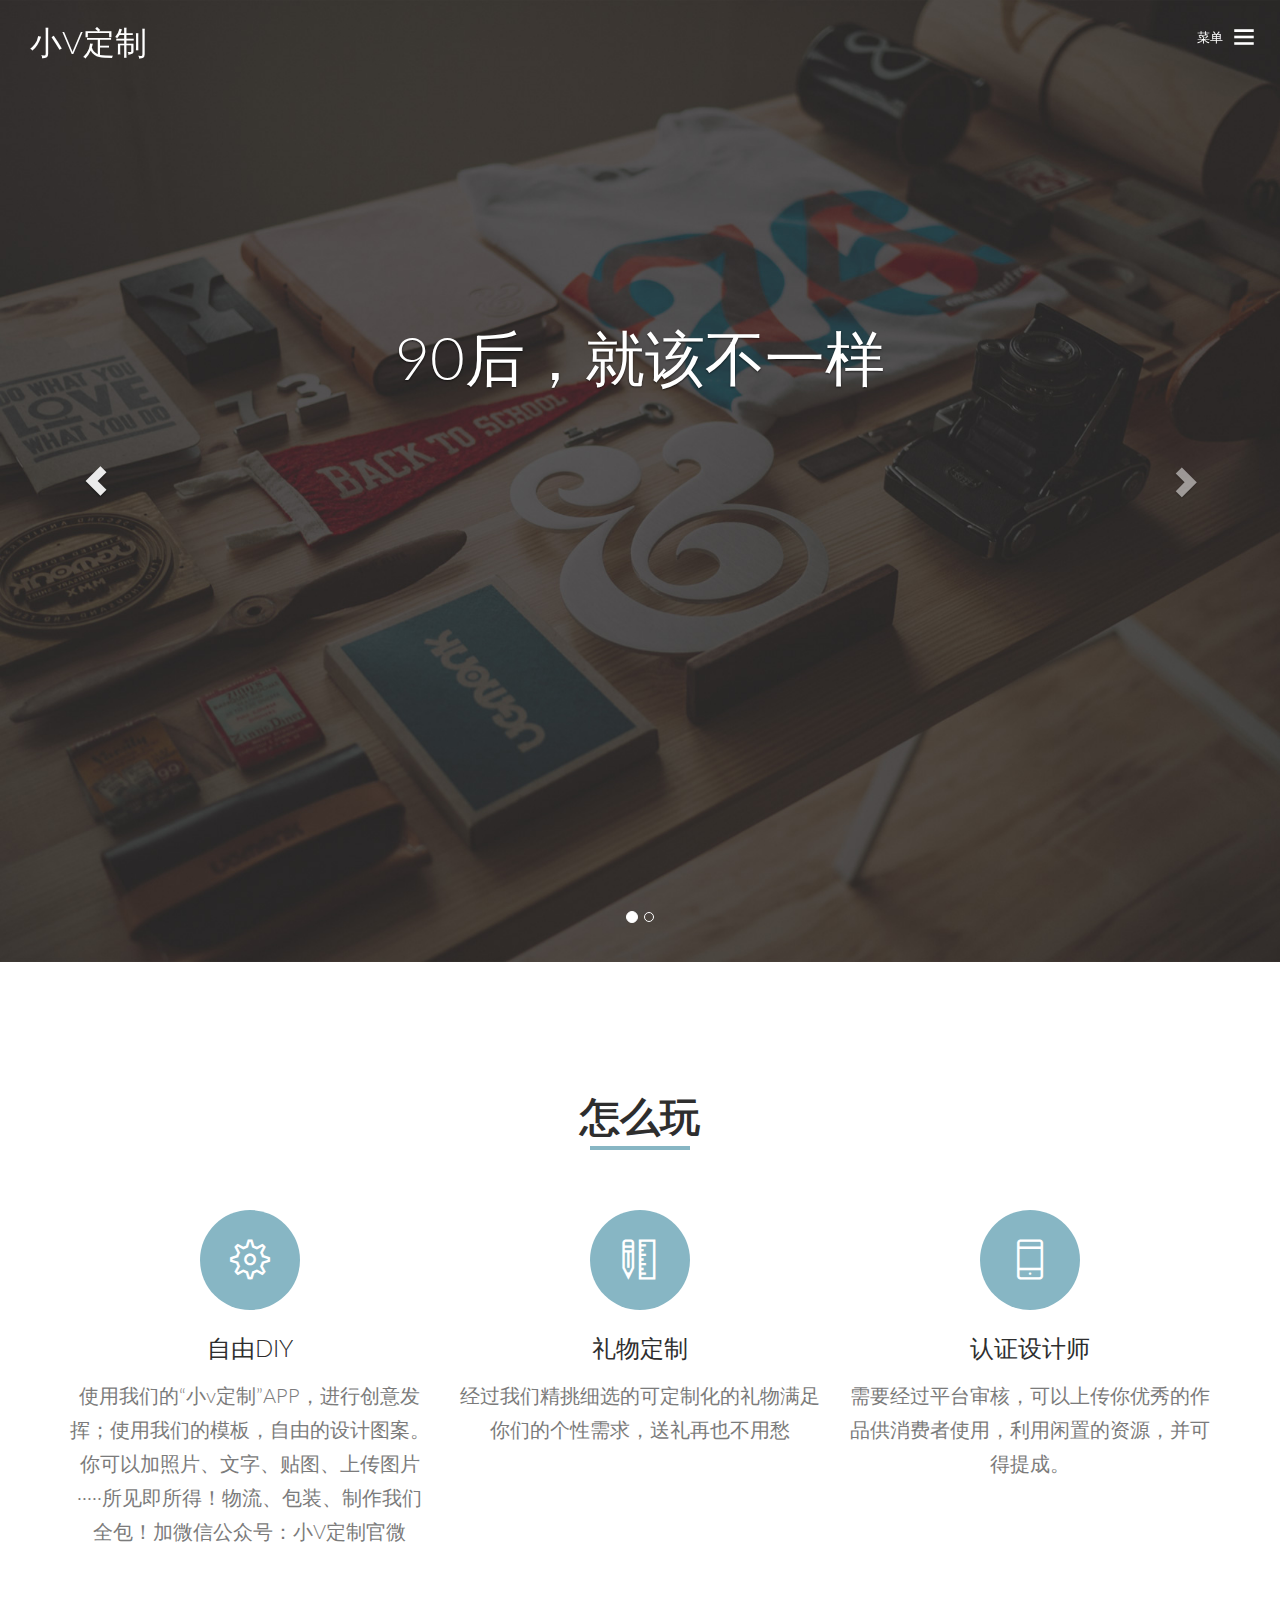
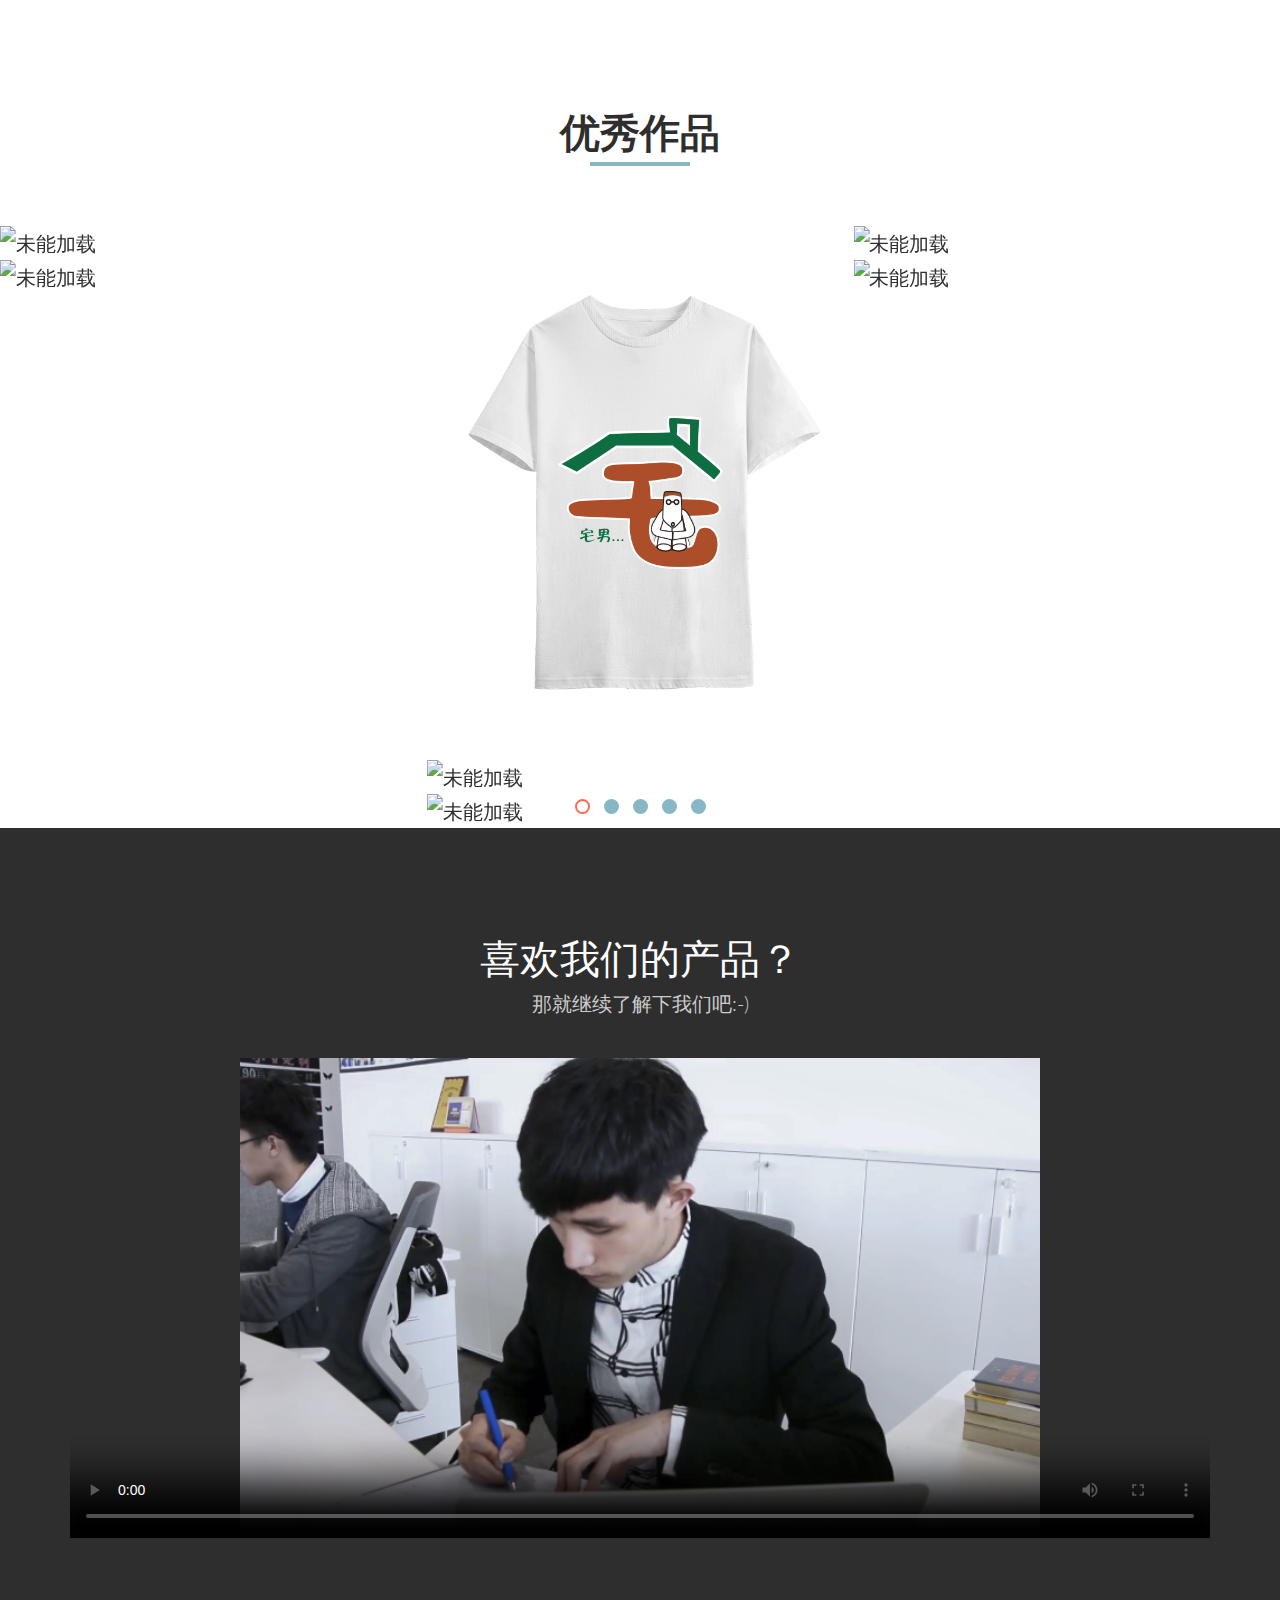
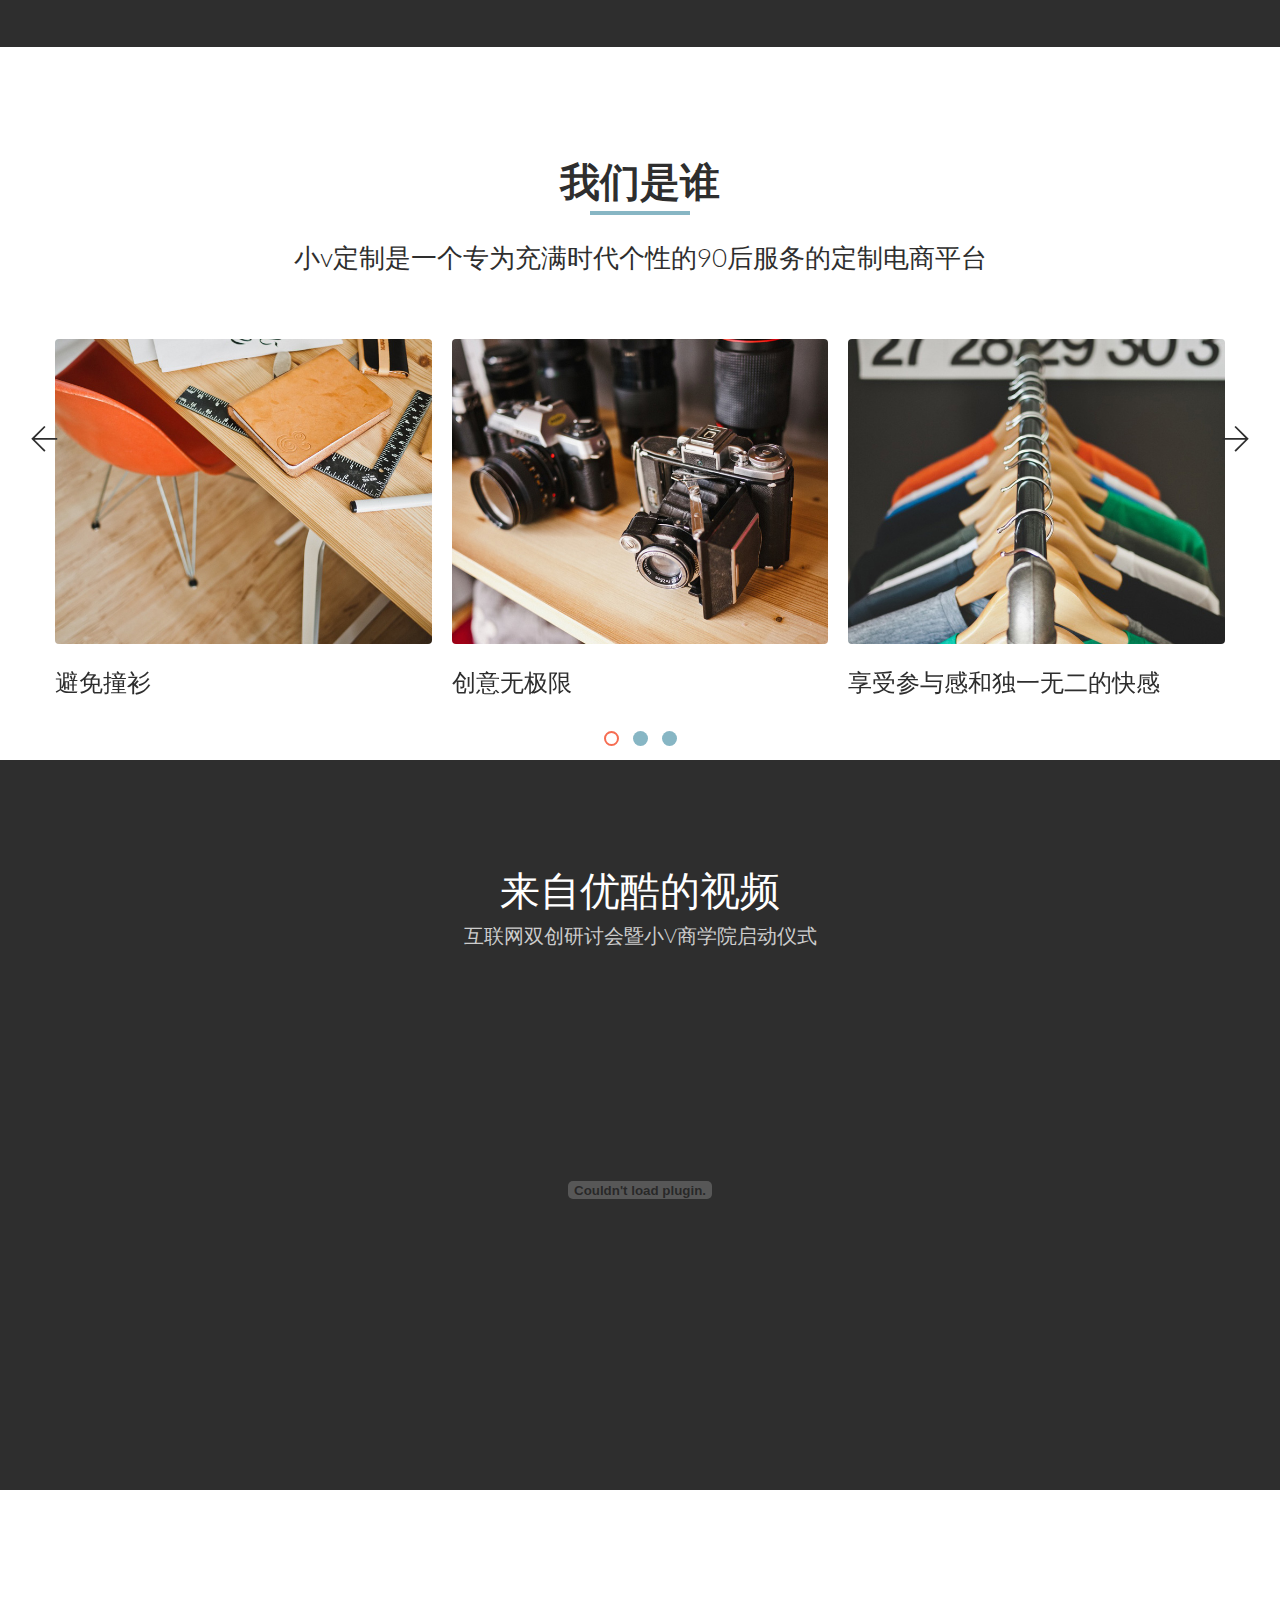
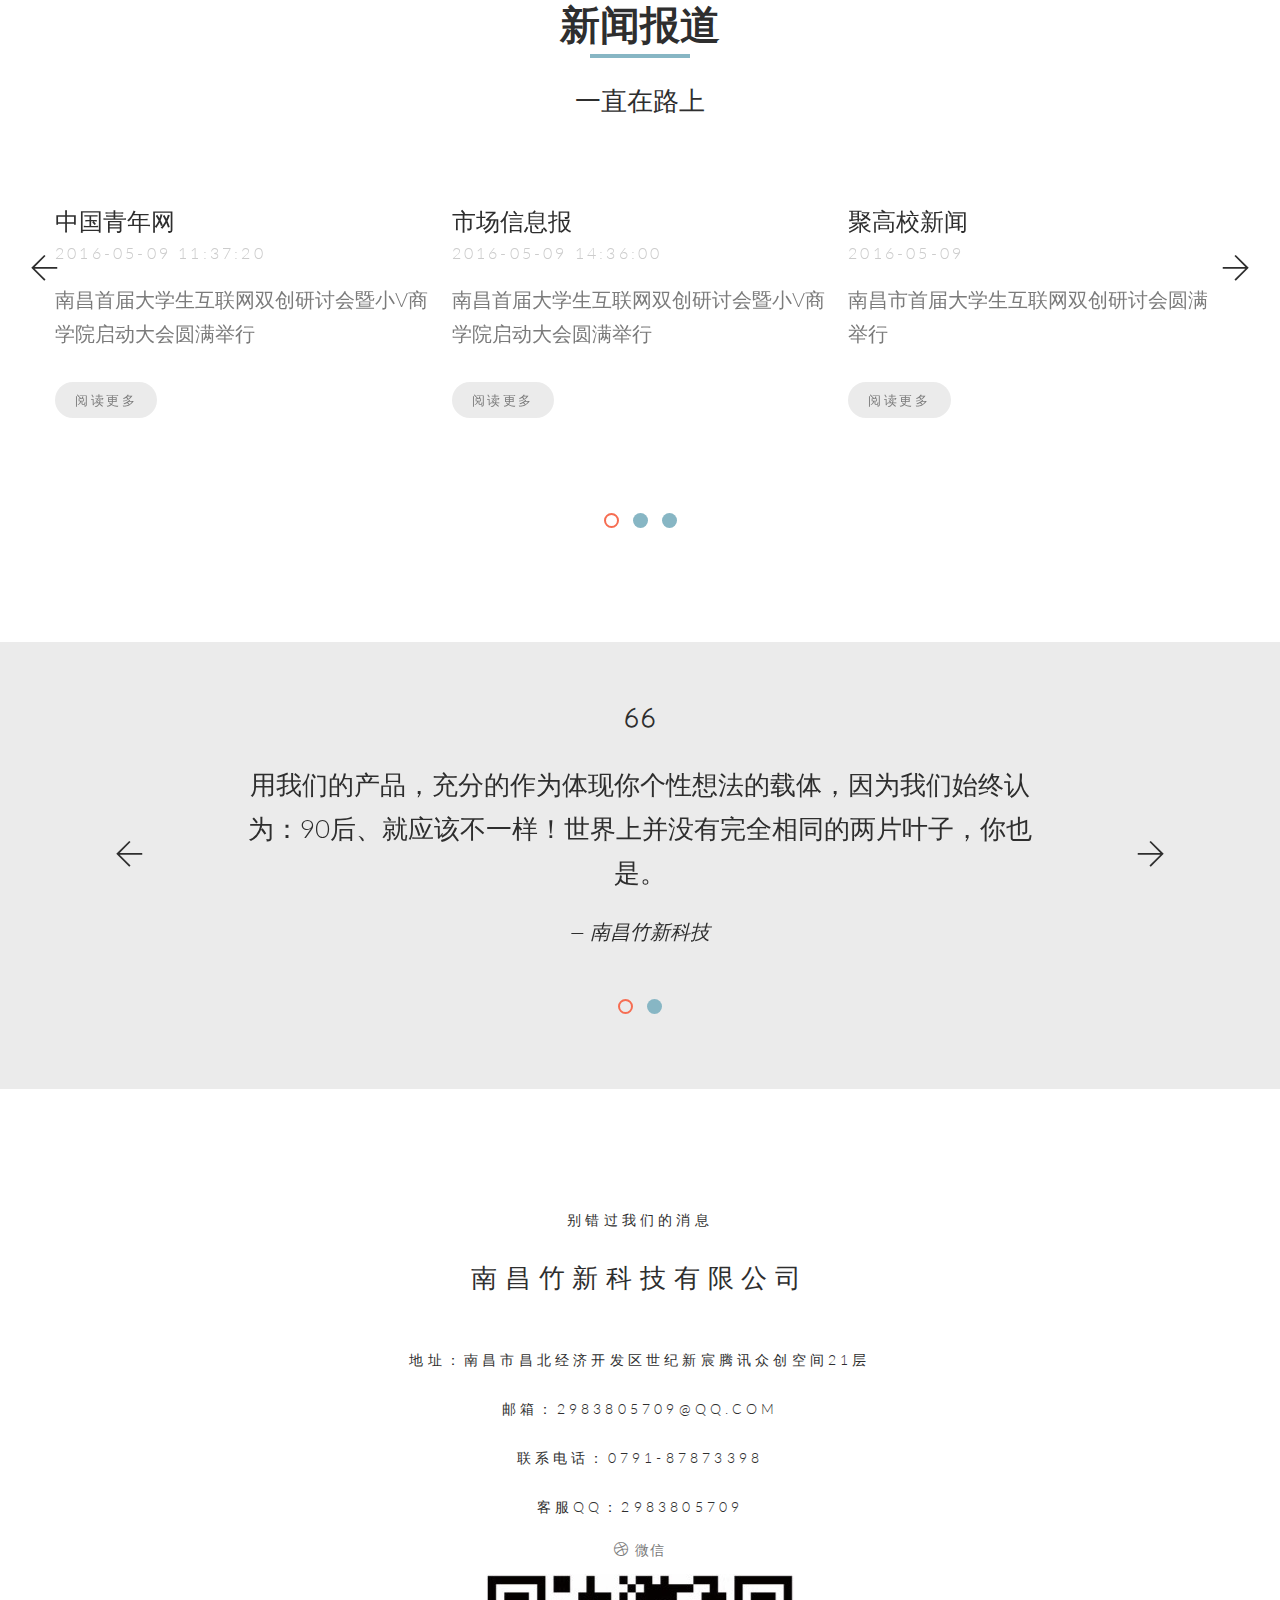
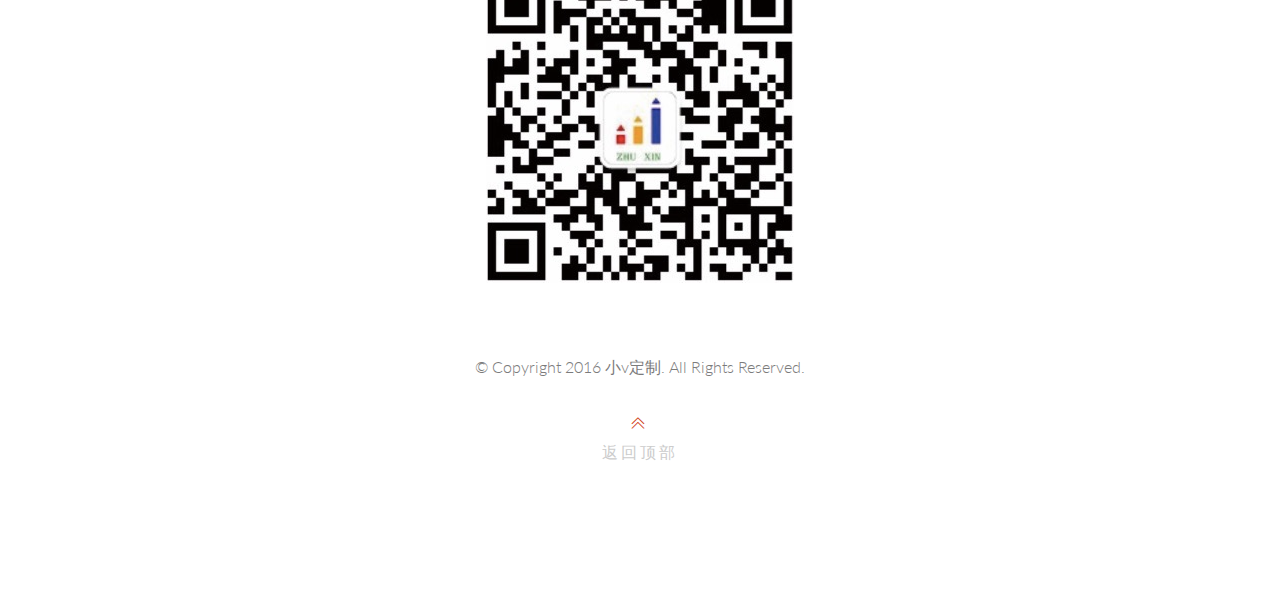
==== sprint/index.html @ 1a1f2f91 "update" ====
<!DOCTYPE html>
<!--[if lt IE 7]>      <html class="no-js lt-ie9 lt-ie8 lt-ie7"> <![endif]-->
<!--[if IE 7]>         <html class="no-js lt-ie9 lt-ie8"> <![endif]-->
<!--[if IE 8]>         <html class="no-js lt-ie9"> <![endif]-->
<!--[if gt IE 8]><!--> <html class="no-js"> <!--<![endif]-->
	<head>
		<meta charset="utf-8">
		<meta http-equiv="X-UA-Compatible" content="IE=edge">
		<title>小v定制</title>
		<meta name="viewport" content="width=device-width, initial-scale=1">
		<meta name="description" content="Free HTML5 Template by FREEHTML5.co" />
  	<meta name="keywords" content="freebie, template, bootstrap, html5, css3, mobile first, responsive" />
  	<meta name="author" content="FREEHTML5.co" />

    <link rel="shortcut icon" href="favicon.ico">

		<link href='http://fonts.useso.com/css?family=Lato:300,400,700' rel='stylesheet' type='text/css'>
		
		<link rel="stylesheet" href="css/bootstrap.min.css">
		<link rel="stylesheet" href="css/owl.carousel.min.css">
		<link rel="stylesheet" href="css/owl.theme.default.min.css">
		<link rel="stylesheet" href="css/magnific-popup.css">
		<link rel="stylesheet" href="css/style.css">
		
		<link rel="stylesheet" href="css/themify-icons.css">
		
		
		<!--[if lt IE 9]>
		<script src="https://oss.maxcdn.com/libs/html5shiv/3.7.0/html5shiv.js"></script>
		<script src="https://oss.maxcdn.com/libs/respond.js/1.4.2/respond.min.js"></script>
		<![endif]-->

	</head>
	<body id="outer-page">
		<div id="top"></div>
		<div id="fh5co-page">
			
			<nav role="navigation" id="fh5co-nav-slide">
				<div class="container">
					<div class="fh5co-nav-inner">
						<ul>
							<li class="active"><a href="index.html">主页</a></li>
							<li><a href="howto">怎么玩</a></li>
							<li><a href="works">优秀作品</a></li>
							<li><a href="whower">我们是谁</a></li>
						</ul>
					</div>
				</div>
			</nav>
		
			<header id="fh5co-header" style="background-image:none;padding-top:0" role="banner">

				<div id="carousel-example-generic" class="carousel slide" data-ride="carousel">
					<ol class="carousel-indicators">
					    <li data-target="#carousel-example-generic" data-slide-to="0" class="active"></li>
					    <li data-target="#carousel-example-generic" data-slide-to="1"></li>
					</ol>

					<a href="index.html" id="fh5co-header-logo" style="position:absolute;left:30px;top:15px">
						<span style="color:rgb(255, 255, 255);font-size:1.6em">小V定制</span>
					</a>

					<a href="#" style="position: absolute;right: 25px;top:15px" class="fh5co-header-bars js-nav-toggle"><span>菜单</span> <i class="ti-menu"></i></a>

				  	<!-- Wrapper for slides -->
				  	<div class="carousel-inner" role="listbox">
					    <div class="item active">
					      	<img src="images/hero_bg.jpg" id="first" class="slide-image" alt="index">
					      	<div class="carousel-caption">
								<h1 class="fh5co-header-intro">90后，就该不一样</h1>
					      	</div>
					    </div>
					    <div class="item">
					      	<img src="images/project_9.jpg" alt="two" id="second" class="slide-image">
					      	<div class="carousel-caption">
								<h1 class="fh5co-header-intro">我们的使命：让每一个创意成为现实</h1>
					      	</div>
					    </div>
				  	</div>

					<a class="left carousel-control" href="#carousel-example-generic" role="button" data-slide="prev">
					    <span class="glyphicon glyphicon-chevron-left" aria-hidden="true"></span>
					    <span class="sr-only">上一个</span>
					</a>
					<a class="right carousel-control" href="#carousel-example-generic" role="button" data-slide="next">
					    <span class="glyphicon glyphicon-chevron-right" aria-hidden="true"></span>
					    <span class="sr-only">下一个</span>
					</a>
				</div>

			</header>

			<main id="fh5co-main" role="main">
				<div class="container pb-lg" id="howto">
					
					<div class="row">
						<div class="col-md-12">
							<div class="fh5co-heading text-center">
									<h2 class="fh5co-heading-title">怎么玩 <span class="border"></span></h2>
								</div>
						</div>
						<div class="col-md-4">
							<div class="fh5co-main-service">
								<a href="#" class="fh5co-block-links text-center">
									<div class="icon-circle">
										<i class="ti-settings"></i>
									</div>
									<h2>自由DIY</h2>
									<p>使用我们的“小v定制”APP，进行创意发挥；使用我们的模板，自由的设计图案。你可以加照片、文字、贴图、上传图片·····所见即所得！物流、包装、制作我们全包！加微信公众号：小V定制官微</p>
								</a>
							</div>		
						</div>
						<div class="col-md-4">

							<div class="fh5co-main-service">
								<a href="#" class="fh5co-block-links text-center">
									<div class="icon-circle">
										<i class="ti-ruler-pencil"></i>
									</div>
									<h2>礼物定制</h2>
									<p>经过我们精挑细选的可定制化的礼物满足你们的个性需求，送礼再也不用愁</p>
								</a>
							</div>	

						</div>
						<div class="col-md-4">

							<div class="fh5co-main-service">
								<a href="#" class="fh5co-block-links text-center">
									<div class="icon-circle">
										<i class="ti-mobile"></i>
									</div>
									<h2>认证设计师</h2>
									<p>需要经过平台审核，可以上传你优秀的作品供消费者使用，利用闲置的资源，并可得提成。</p>
								</a>
							</div>		

						</div>

					</div>
				</div>
                
				<div class="container" id="works">
					<div class="row">
						<div class="col-md-12">
							<div id="fh5co-projects">
								<div class="fh5co-heading text-center">
									<h2 class="fh5co-heading-title">优秀作品 <span class="border"></span></h2>
								</div>
							</div>
						</div>
					</div>
				</div>
				
				<div class="fh5co-projects-wrap">
					<div class="effects">
						<div class="owl-carousel">
							<div class="item">

								<div class="hover-img">
									<figure>
										<img src="images/c/image1.png" alt="未能加载">
									</figure>
									<div class="fh5co-projects-overlay">
										<h3 class="from-top">火影忍者 <span class="category"></span></h3>
										<div class="fh5co-projects-action from-bottom">
											<a href="images/c/image9.png" class="goto-preview image-popup"><i class="ti-zoom-in"></i></a>
										</div>
									</div>
								</div>
								<div class="hover-img">
									<figure>
										<img src="images/c/image2.png" alt="未能加载">
									</figure>
									<div class="fh5co-projects-overlay">
										<h3 class="from-top">黑子的篮球 <span class="category"></span></h3>
										<div class="fh5co-projects-action from-bottom">
											<a href="images/c/image1.png" class="goto-preview image-popup"><i class="ti-zoom-in"></i></a>
										</div>
									</div>
								</div>
								<div class="hover-img">
									<figure>
										<img src="images/c/image3.png" alt="未能加载">
									</figure>
									<div class="fh5co-projects-overlay">
										<h3 class="from-top">肚兜男孩 <span class="category"></span></h3>
										<div class="fh5co-projects-action from-bottom">
											<a href="images/c/image11.png" class="goto-preview image-popup"><i class="ti-zoom-in"></i></a>
										</div>
									</div>
								</div>

							</div>
							<div class="item">
								
								<div class="hover-img">
									<figure>
										<img src="images/c/image4.png" alt="未能加载">
									</figure>
									<div class="fh5co-projects-overlay">
										<h3 class="from-top">漩涡鸣人 <span class="category"></span></h3>
										<div class="fh5co-projects-action from-bottom">
											<a href="images/c/image2.png" class="goto-preview image-popup"><i class="ti-zoom-in"></i></a>
										</div>
									</div>
								</div>
								<div class="hover-img">
									<figure>
										<img src="images/c/image5.png" alt="未能加载">
									</figure>
									<div class="fh5co-projects-overlay">
										<h3 class="from-top">蜘蛛侠 <span class="category"></span></h3>
										<div class="fh5co-projects-action from-bottom">
											<a href="images/c/image3.png" class="goto-preview image-popup"><i class="ti-zoom-in"></i></a>
										</div>
									</div>
								</div>

							</div>
							<div class="item">
								
								<div class="hover-img">
									<figure>
										<img src="images/c/image6.png" alt="未能加载">
									</figure>
									<div class="fh5co-projects-overlay">
										<h3 class="from-top">国宝熊猫 <span class="category"></span></h3>
										<div class="fh5co-projects-action from-bottom">
											<a href="images/c/image4.png" class="goto-preview image-popup"><i class="ti-zoom-in"></i></a>
										</div>
									</div>
								</div>
								<div class="hover-img">
									<figure>
										<img src="images/c/image7.png" alt="未能加载">
									</figure>
									<div class="fh5co-projects-overlay">
										<h3 class="from-top">阿狸 <span class="category">求包养</span></h3>
										<div class="fh5co-projects-action from-bottom">
											<a href="images/c/image5.png" class="goto-preview image-popup"><i class="ti-zoom-in"></i></a>
										</div>
									</div>
								</div>

							</div>
							<div class="item">
								
								<div class="hover-img">
									<figure>
										<img src="images/c/image8.png" alt="未能加载">
									</figure>
									<div class="fh5co-projects-overlay">
										<h3 class="from-top">米猪 <span class="category"></span></h3>
										<div class="fh5co-projects-action from-bottom">
											<a href="images/c/image6.png" class="goto-preview image-popup"><i class="ti-zoom-in"></i></a>
										</div>
									</div>
								</div>
								<div class="hover-img">
									<figure>
										<img src="images/c/image9.png" alt="未能加载">
									</figure>
									<div class="fh5co-projects-overlay">
										<h3 class="from-top">名侦探柯南 <span class="category">真相永远只有一个</span></h3>
										<div class="fh5co-projects-action from-bottom">
											<a href="images/c/image8.png" class="goto-preview image-popup"><i class="ti-zoom-in"></i></a>
										</div>
									</div>
								</div>

							</div>
							<div class="item">
								<div class="hover-img">
									<figure>
										<img src="images/c/image10.png" alt="未能加载">
									</figure>
									<div class="fh5co-projects-overlay">
										<h3 class="from-top">章鱼哥 <span class="category">面瘫</span></h3>
										<div class="fh5co-projects-action from-bottom">
											<a href="images/c/image10.png" class="goto-preview image-popup"><i class="ti-zoom-in"></i></a>
										</div>
									</div>
								</div>
								<div class="hover-img">
									<figure>
										<img src="images/c/image12.png" alt="未能加载">
									</figure>
									<div class="fh5co-projects-overlay">
										<h3 class="from-top">hello kitty <span class="category"></span></h3>
										<div class="fh5co-projects-action from-bottom">
											<a href="images/c/image12.png" class="goto-preview image-popup"><i class="ti-zoom-in"></i></a>
										</div>
									</div>
								</div>

							</div>

						</div>
					</div>
				</div>

				<section class="fh5co-section" id="fh5co-workwithus">
					<div class="container">
						<div class="fh5co-workwithus-intro">
							<h2>喜欢我们的产品？</h2>
							<h3 class="has-btn-after">那就继续了解下我们吧:-)</h3>
							<!-- <p><a href="#" class="btn btn-primary btn-lg btn-uppercase btn-effect">Get in touch <i class="ti-angle-right"></i></a></p> -->
							<video poster="images/poster.png" controls="controls" height="480" id="known" width="100%">
								<source src="http://www.xiaovdingzhi.com/assets/video_xiaovdingzhi.mp4" type="video/mp4">				
								<object type="application/x-shockwave-flash" data="assets/flowplayer-3.2.1.swf" height="360" width="640">
									<param name="movie" value="assets/flowplayer-3.2.1.swf">				
									<param name="allowFullScreen" value="true">				
									<param name="wmode" value="transparent">				
								</object>
							</video>
						</div>
					</div>
				</section>

				<div class="container">
					<div class="row">
						<div class="col-md-12">
							<div class="fh5co-heading text-center">
									<h2 class="fh5co-heading-title">我们是谁 <span class="border"></span></h2>
									<h3 class="fh5co-heading-intro" id="whower">小v定制是一个专为充满时代个性的90后服务的定制电商平台</h3>
								</div>
						</div>
					</div>
					<!-- END .row -->

					<div class="row">
						<div class="owl-carousel-posts">
							<div class="item">
								<div class="fh5co-image-text">
									<a href="#" class="fh5co-block-links hover-img">
										<figure>
											<img src="images/project_2.jpg" alt="Post Title" class="img-responsive">
											<div class="dark-overlay"></div>
										</figure>
										<h2 class="meta-after">避免撞衫 </h2>
									</a>
								</div>
							</div>
							<div class="item">
								<div class="fh5co-image-text">
									<a href="#" class="fh5co-block-links hover-img">
										<figure>
											<img src="images/project_3.jpg" alt="Post Title" class="img-responsive">
											<div class="dark-overlay"></div>
										</figure>
										<h2 class="meta-after">创意无极限</h2>
									</a>
								</div>
							</div>
							<div class="item">
								<div class="fh5co-image-text">
									<a href="#" class="fh5co-block-links hover-img">
										<figure>
											<img src="images/project_1.jpg" alt="Post Title" class="img-responsive">
											<div class="dark-overlay"></div>
										</figure>
										<h2 class="meta-after">享受参与感和独一无二的快感</h2>
									</a>
								</div>
							</div>
							<div class="item">
								<div class="fh5co-image-text">
									<a href="#" class="fh5co-block-links hover-img">
										<figure>
											<img src="images/project_2.jpg" alt="Post Title" class="img-responsive">
											<div class="dark-overlay"></div>
										</figure>
										<h2 class="meta-after">真正做到礼轻情意重 </h2>
									</a>
								</div>
							</div>
							<div class="item">
								<div class="fh5co-image-text">
									<a href="#" class="fh5co-block-links hover-img">
										<figure>
											<img src="images/project_3.jpg" alt="Post Title" class="img-responsive">
											<div class="dark-overlay"></div>
										</figure>
										<h2 class="meta-after">小v只是一个载体</h2>
									</a>
								</div>
							</div>
							<div class="item">
								<div class="fh5co-image-text">
									<a href="#" class="fh5co-block-links hover-img">
										<figure>
											<img src="images/project_1.jpg" alt="Post Title" class="img-responsive">
											<div class="dark-overlay"></div>
										</figure>
										<h2 class="meta-after">一个让大家肆意放飞创意</h2>
									</a>
								</div>
							</div>
							<div class="item">
								<div class="fh5co-image-text">
									<a href="#" class="fh5co-block-links hover-img">
										<figure>
											<img src="images/project_2.jpg" alt="Post Title" class="img-responsive">
											<div class="dark-overlay"></div>
										</figure>
										<h2 class="meta-after">表达情怀的载体 </h2>
									</a>
								</div>
							</div>
							<div class="item">
								<div class="fh5co-image-text">
									<a href="#" class="fh5co-block-links hover-img">
										<figure>
											<img src="images/project_3.jpg" alt="Post Title" class="img-responsive">
											<div class="dark-overlay"></div>
										</figure>
										<h2 class="meta-after">我们让世界</h2>
									</a>
								</div>
							</div>
							<div class="item">
								<div class="fh5co-image-text">
									<a href="#" class="fh5co-block-links hover-img">
										<figure>
											<img src="images/project_1.jpg" alt="Post Title" class="img-responsive">
											<div class="dark-overlay"></div>
										</figure>
										<h2 class="meta-after">听到年轻人对青春的呐喊</h2>
									</a>
								</div>
							</div>

						</div>
					</div>

				</div>

				<section class="fh5co-section" id="fh5co-workwithus" style="background-image:url(./images/project_9.jpg)">
					<div class="container">
						<div class="fh5co-workwithus-intro">
							<h2>来自优酷的视频</h2>
							<h3 class="has-btn-after">互联网双创研讨会暨小V商学院启动仪式</h3>
							<!-- <p><a href="#" class="btn btn-primary btn-lg btn-uppercase btn-effect">Get in touch <i class="ti-angle-right"></i></a></p> -->
							<embed id="uku" src="http://player.youku.com/player.php/sid/XMTU3MTI2MzIwNA==/v.swf" allowFullScreen="true" quality="high" width="50%" height="400" align="middle" allowScriptAccess="always" type="application/x-shockwave-flash"></embed>
						</div>
					</div>
				</section>

				<div class="container" id="fh5co-journal">
					<div class="row">
						<div class="col-md-12">
							<div class="fh5co-heading text-center">
									<h2 class="fh5co-heading-title">新闻报道 <span class="border"></span></h2>
									<h3 class="fh5co-heading-intro">一直在路上</h3>
								</div>
						</div>
					</div>
					<!-- END .row -->

					<div class="row">
						<div class="owl-carousel-posts">
							<div class="item">
								<div class="fh5co-image-text">
									<a href="http://jx.youth.cn/2016/0509/4382485.shtml" class="fh5co-block-links hover-img">
										<figure>
											<!-- <img src="images/project_2.jpg" alt="Post Title" class="img-responsive"> -->
											<div class="dark-overlay"></div>
										</figure>
										<h2 class="meta-after">中国青年网</h2>
										<span class="meta text-after">2016-05-09 11:37:20</span>
										<p>南昌首届大学生互联网双创研讨会暨小V商学院启动大会圆满举行</p>
										<p><span class="learn-more">阅读更多</span></p>
									</a>
								</div>
							</div>
							<div class="item">
								<div class="fh5co-image-text">
									<a href="http://www.scxxb.com.cn/html/2016/jryw_0509/179645.html" class="fh5co-block-links hover-img">
										<figure>
											<div class="dark-overlay"></div>
										</figure>
										<h2 class="meta-after">市场信息报</h2>
										<span class="meta text-after">2016-05-09 14:36:00</span>
										<p>南昌首届大学生互联网双创研讨会暨小V商学院启动大会圆满举行</p>
										<p><span class="learn-more">阅读更多</span></p>
									</a>
								</div>
							</div>
							<div class="item">
								<div class="fh5co-image-text">
									<a href="http://www.scxxb.com.cn/html/2016/jryw_0509/179645.html" class="fh5co-block-links hover-img">
										<figure>
											<div class="dark-overlay"></div>
										</figure>
										<h2 class="meta-after">聚高校新闻</h2>
										<span class="meta text-after">2016-05-09</span>
										<p>南昌市首届大学生互联网双创研讨会圆满举行</p>
										<p><span class="learn-more">阅读更多</span></p>
									</a>
								</div>
							</div>
							<div class="item">
								<div class="fh5co-image-text">
									<a href="#" class="fh5co-block-links hover-img">
										<figure>
											<div class="dark-overlay"></div>
										</figure>
										<h2 class="meta-after">搜狐教育</h2>
										<span class="meta text-after">2016-05-10 19:29:59</span>
										<p>南昌首届大学生互联网双创研讨会暨小V商学院启动大会圆满举行</p>
										<p><span class="learn-more">阅读更多</span></p>
									</a>
								</div>
							</div>
							<div class="item">
								<div class="fh5co-image-text">
									<a href="http://www.csmec.org.cn/cycx/dfkx/201605/6d6c1de9b2bf49068e928fe072f24930.shtml" class="fh5co-block-links hover-img">
										<figure>
											<div class="dark-overlay"></div>
										</figure>
										<h2 class="meta-after">小微企业创业创新基地</h2>
										<span class="meta text-after">2016-05-10</span>
										<p> 南昌首届大学生互联网双创研讨会暨小V商学院启动大会圆满举行 </p>
										<p><span class="learn-more">阅读更多</span></p>
									</a>
								</div>
							</div>
							<div class="item">
								<div class="fh5co-image-text">
									<a href="http://jx.youth.cn/2016/0330/4140083.shtml" class="fh5co-block-links hover-img">
										<figure>
											<div class="dark-overlay"></div>
										</figure>
										<h2 class="meta-after">中国青年网</h2>
										<span class="meta text-after">2016-03-30 15:43:00</span>
										<p>刘恭华：“互联网+”玩转服装 C2B私人订制蓄势待发</p>
										<p><span class="learn-more">阅读更多</span></p>
									</a>
								</div>
							</div>
							<div class="item">
								<div class="fh5co-image-text">
									<a href="http://entrepreneur.juhangye.com/201603/news_8909169.html" class="fh5co-block-links hover-img">
										<figure>
											<div class="dark-overlay"></div>
										</figure>
										<h2 class="meta-after">聚行业</h2>
										<span class="meta text-after">2016-03-30 15:43</span>
										<p>创业要趁早 做互联网创业界的“华仔”刘恭华在圈内有一个响亮又亲和的外号——“华仔”</p>
										<p><span class="learn-more">阅读更多</span></p>
									</a>
								</div>
							</div>
							<div class="item">
								<div class="fh5co-image-text">
									<a href="http://www.scxxb.com.cn/html/2016/jryw_0330/174463.html" class="fh5co-block-links hover-img">
										<figure>
											<div class="dark-overlay"></div>
										</figure>
										<h2 class="meta-after">市场信息报</h2>
										<span class="meta text-after">2016-03-30 09:12:29</span>
										<p>95后”创业者刘恭华说，自己最喜欢的演员就是周星驰，“在他的电影里总能收获正能量，支撑着我一路前行。</p>
										<p><span class="learn-more">阅读更多</span></p>
									</a>
								</div>
							</div>
							<div class="item">
								<div class="fh5co-image-text">
									<a href="http://jx.youth.cn/cy/" class="fh5co-block-links hover-img">
										<figure>
											<div class="dark-overlay"></div>
										</figure>
										<h2 class="meta-after">创业/地方新闻</h2>
										<span class="meta text-after">2016-03-30 09:12:29</span>
										<p>一路走来，刘恭华深知创业的不易，对于跟随自己一同创业的兄弟伙伴，他深有感慨。</p>
										<p><span class="learn-more">阅读更多</span></p>
									</a>
								</div>
							</div>

						</div>
					</div>
					<!-- END .row -->
					
				</div>

				<section class="fh5co-section" id="fh5co-testimonial">
					<i class="ti-quote-left quote-icon"></i>
					<div class="container">
						<div class="owl-carousel-fullwidth">
							<div class="item">
								<p class="text-center quote">用我们的产品，充分的作为体现你个性想法的载体，因为我们始终认为：90后、就应该不一样！世界上并没有完全相同的两片叶子，你也是。  <cite class="author">&mdash; 南昌竹新科技</cite></p>
							</div>
							<div class="item">
								<p class="text-center quote">我不怕输，即使我败了，我也有重新来过的勇气！因为既然我们什么都没有，又何必怕输？<cite class="author">&mdash; CEO, 刘恭华</cite></p>
							</div>
						</div>
					</div>
				</section>

			</main>

			<footer id="fh5co-footer" role="contentinfo" id="contact">

				<div class="container">
					<div id="fh5co-subscribe">
						<h2 class="fh5co-subscribe-title">别错过我们的消息</h2>
						<h2 class="fh5co-subscribe-title" style="font-size:1.3em">南昌竹新科技有限公司</h2>
						<h2 class="fh5co-subscribe-title">地址：南昌市昌北经济开发区世纪新宸腾讯众创空间21层</h2>
						<h2 class="fh5co-subscribe-title">邮箱：2983805709@qq.com</h2>
						<h2 class="fh5co-subscribe-title">联系电话：0791-87873398</h2>
						<h2 class="fh5co-subscribe-title">客服QQ：2983805709</h2>
					</div>
				</div>
				
				<div class="container text-center fh5co-social-container" style="margin-top:-25px">
					<ul class="fh5co-social">
						<li>
							<a href="#"><i class="ti-dribbble"></i> 微信</a>
							<img src="images/wechat.jpg" class="img-responsive" style="border-radius:3px;margin-top:10px">
						</li>
					</ul>
				</div>

				<div id="fh5co-copyright">
					<div class="container">
						<p class="text-center"><small>&copy; Copyright 2016 小v定制. All Rights Reserved. <script src="http://s11.cnzz.com/z_stat.php?id=1259155181&web_id=1259155181" language="JavaScript"></script></small></p>
						<p class="text-center">
							<a href="#top" class="smoothscroll back-to-top"><i class="ti-angle-double-up"></i><span>返回顶部</span></a>
						</p>
					</div>
				</div>
			</footer>

		</div>

		<script src="js/jquery-1.10.2.min.js"></script>
		<script src="js/jquery.easing.1.3.js"></script>
		<script src="js/bootstrap.js"></script>
		<script src="js/modernizr-2.6.2.min.js"></script>
		<script src="js/owl.carousel.min.js"></script>
		<script src="js/jquery.magnific-popup.min.js"></script>
		<script src="js/custom.js"></script>
	</body>
</html>
---- sprint/css/style.css ----
body {
  font-family: 'Lato', arial, sans-serif;
  font-size: 20px;
  line-height: 1.7;
  font-weight: 300;
  color: #2e2e2e;
}
@media screen and (max-width: 768px) {
  body {
    font-size: 18px;
    line-height: 1.5;
  }
}

::-webkit-selection {
  color: #ffffff;
  background: #2e2e2e;
}

::-moz-selection {
  color: #ffffff;
  background: #2e2e2e;
}

::selection {
  color: #ffffff;
  background: #2e2e2e;
}

h1, h2, h3, h4, h5 {
  margin-bottom: .5em;
  line-height: 1.5;
  font-weight: 300;
}

p {
  margin-bottom: 30px;
  line-height: 1.7;
}

a {
  -moz-transition: all 0.2s ease;
  -o-transition: all 0.2s ease;
  -webkit-transition: all 0.2s ease;
  transition: all 0.2s ease;
}
a:hover, a:focus, a:active {
  color: #87b6c4;
  text-decoration: none;
  outline: none;
}

#fh5co-header {
  background: #2e2e2e url(../images/hero_bg.jpg) no-repeat;
  background-size: cover;
  color: #ffffff;
  padding-top: 2em;
}
#fh5co-header .category {
  display: block;
  font-size: 15px;
  text-transform: uppercase;
  letter-spacing: .2em;
}
#fh5co-header #fh5co-header-logo {
  float: left;
  z-index: 9999999;
  position: relative;
}
#fh5co-header .fh5co-header-bars {
  color: #ffffff;
  float: right;
  font-size: 22px;
  margin-top: 4px;
  z-index: 9999999;
  position: relative;
}
#fh5co-header .fh5co-header-bars span {
  font-size: 13px;
  float: left;
  margin-right: 10px;
  margin-top: 7px;
  text-transform: uppercase;
}
#fh5co-header .fh5co-header-intro {
  color: #fff;
  font-size: 60px;
  text-align: center;
  padding: 4em 0 6em 0;
  font-weight: 300;
  line-height: 1.5;
}
.copyrights{
	text-indent:-9999px;
	height:0;
	line-height:0;
	font-size:0;
	overflow:hidden;
}

@media screen and (max-width: 992px) {
  #fh5co-header .fh5co-header-intro {
    font-size: 30px;
  }
}

@media screen and (max-width: 360px) {
  #fh5co-header .fh5co-header-intro {
    font-size: 20px;
    padding: 1em 0 2em 0;
  }
}

@media screen and (min-width: 1280px) {
  #fh5co-header .fh5co-header-intro {
    padding: 1em 0 8em 0;
  }
}

#inner-page .fh5co-header-intro {
  padding: 1em 0 2em 0;
}

#fh5co-nav-slide {
  display: none;
  background: #000000;
  color: #ffffff;
}
#fh5co-nav-slide .fh5co-nav-inner {
  overflow-y: scroll;
  text-align: center;
  padding: 2em 0;
  position: relative;
}
#fh5co-nav-slide .fh5co-nav-inner ul {
  padding: 0;
  margin: 0;
}
#fh5co-nav-slide .fh5co-nav-inner ul li {
  padding: 0;
  margin: 0;
  list-style: none;
}
#fh5co-nav-slide .fh5co-nav-inner ul li a {
  color: #ccc;
  display: block;
  float: left;
  width: 100%;
  padding: 10px 0;
  border-bottom: 1px solid #2e2e2e;
}
#fh5co-nav-slide .fh5co-nav-inner ul li a:hover {
  color: #ffffff;
}
#fh5co-nav-slide .fh5co-nav-inner ul li.active a {
  color: #87b6c4;
}

#fh5co-main {
  padding: 5em 0;
}
@media screen and (max-width: 992px) {
  #fh5co-main {
    padding: 2em 0;
  }
}

#fh5co-sidebar,
#fh5co-content {
  margin-bottom: 1em;
}

#fh5co-sidebar .fh5co-side-box {
  margin-bottom: 1em;
  float: left;
  width: 100%;
  font-size: 18px;
}
#fh5co-sidebar .fh5co-side-box figure {
  margin-top: 10px;
  margin-bottom: .5em;
}
#fh5co-sidebar .fh5co-side-box .fh5co-side-title {
  font-weight: 400;
  margin-bottom: 20px;
}

.fh5co-sidebox-links ul {
  padding: 0;
  margin: 0;
}
.fh5co-sidebox-links ul li {
  list-style: none;
  padding: 0;
  margin: 0;
  font-size: 18px;
}
.fh5co-sidebox-links ul li a {
  float: left;
  width: 100%;
  border-bottom: 1px solid #ebebeb;
  padding: .5em 0;
}

.fh5co-main-service {
  margin-bottom: 2em;
  float: left;
  width: 100%;
}
.fh5co-main-service .fh5co-block-links {
  position: relative;
  display: block;
  -moz-transition: all 0.2s ease;
  -o-transition: all 0.2s ease;
  -webkit-transition: all 0.2s ease;
  transition: all 0.2s ease;
  color: #2e2e2e;
  margin-top: 0;
}
.fh5co-main-service .fh5co-block-links .icon-circle {
  display: table;
  background: #87b6c4;
  width: 100px;
  height: 100px;
  text-align: center;
  -webkit-border-radius: 50%;
  -moz-border-radius: 50%;
  border-radius: 50%;
  margin: 0 auto;
  -moz-transition: all 0.2s ease;
  -o-transition: all 0.2s ease;
  -webkit-transition: all 0.2s ease;
  transition: all 0.2s ease;
}
.fh5co-main-service .fh5co-block-links .icon-circle i {
  display: table-cell;
  vertical-align: middle;
  font-size: 40px;
  color: #ffffff;
}
.fh5co-main-service .fh5co-block-links h2 {
  font-size: 24px;
  font-weight: 300;
}
.fh5co-main-service .fh5co-block-links p {
  color: #7b7b7b;
}
.fh5co-main-service .fh5co-block-links .learn-more {
  text-transform: uppercase;
  letter-spacing: .2em;
  font-size: 13px;
  display: inline-block;
  background: #ebebeb;
  padding: 7px 20px;
  -webkit-border-radius: 30px;
  -moz-border-radius: 30px;
  border-radius: 30px;
  -moz-transition: all 0.2s ease;
  -o-transition: all 0.2s ease;
  -webkit-transition: all 0.2s ease;
  transition: all 0.2s ease;
}
.csstransitions .fh5co-main-service .fh5co-block-links:hover {
  margin-top: -30px;
}
.fh5co-main-service .fh5co-block-links:hover .icon-circle {
  background: #f66d52;
}
.csstransitions .fh5co-main-service .fh5co-block-links:hover .icon-circle {
  width: 120px;
  height: 120px;
}
.fh5co-main-service .fh5co-block-links:hover .learn-more {
  background: #f66d52;
  color: #fff;
}

.fh5co-heading {
  margin-bottom: 3em;
}
.fh5co-heading .fh5co-heading-title {
  font-size: 40px;
  margin-bottom: 0;
  text-align: center;
  margin-bottom: 20px;
  position: relative;
  line-height: 1.7;
  font-weight: 700;
}
.fh5co-heading .fh5co-heading-title .border {
  display: block;
  height: 4px;
  width: 100px;
  background: #87b6c4;
  position: absolute;
  bottom: 0;
  left: 50%;
  margin-left: -50px;
}
.fh5co-heading .fh5co-heading-intro {
  font-size: 26px;
  font-weight: 300;
  line-height: 1.7;
  margin-bottom: 0;
}
@media screen and (max-width: 768px) {
  .fh5co-heading .fh5co-heading-intro {
    font-size: 20px;
  }
}

.fh5co-projects-list {
  margin: 0;
  padding: 0;
}
.fh5co-projects-list li {
  margin: 0;
  padding: 0;
  list-style: none;
  float: left;
  width: 33.33333333%;
  position: relative;
}
@media screen and (max-width: 992px) {
  .fh5co-projects-list li {
    width: 50%;
  }
}
@media screen and (max-width: 768px) {
  .fh5co-projects-list li {
    width: 50%;
  }
}
@media screen and (max-width: 480px) {
  .fh5co-projects-list li {
    width: 100%;
  }
}
.fh5co-projects-list li img {
  max-width: 100%;
  float: left;
}

.fh5co-projects-wrap {
  float: left;
  width: 100%;
  position: relative;
}

.effects .hover-img {
  position: relative;
  float: left;
  z-index: 89;
  width: 100%;
}
.effects .hover-img .from-top, .effects .hover-img .fh5co-projects-action,
.effects .hover-img .fh5co-projects-overlay {
  opacity: 0;
  width: 100%;
}
.effects .hover-img figure {
  position: relative;
  overflow: hidden;
}
.effects .hover-img figure img {
  float: left;
  -moz-transition: all 0.2s ease;
  -o-transition: all 0.2s ease;
  -webkit-transition: all 0.2s ease;
  transition: all 0.2s ease;
}
.effects .hover-img .fh5co-projects-overlay {
  background: rgba(46, 46, 46, 0.8);
  color: #fff;
  top: 0;
  left: 0;
  right: 0;
  bottom: 0;
  position: absolute;
  z-index: 99;
  -moz-transition: all 0.5s ease;
  -o-transition: all 0.5s ease;
  -webkit-transition: all 0.5s ease;
  transition: all 0.5s ease;
}
.effects .hover-img .fh5co-projects-overlay h3 {
  margin: 0;
  padding: 0;
  font-size: 20px;
  font-weight: 300;
}
.effects .hover-img .fh5co-projects-overlay .from-top {
  position: absolute;
  top: 50%;
  display: block;
  text-align: center;
  width: 100%;
  -moz-transition: all 0.5s ease;
  -o-transition: all 0.5s ease;
  -webkit-transition: all 0.5s ease;
  transition: all 0.5s ease;
}
.effects .hover-img .fh5co-projects-overlay .from-top .category {
  display: block;
  font-size: 13px;
  color: #ccc;
  letter-spacing: .1em;
  padding-top: 5px;
}
.effects .hover-img .fh5co-projects-overlay .fh5co-projects-action {
  position: absolute;
  bottom: 50%;
  text-align: center;
  width: 100%;
  -moz-transition: all 0.5s ease;
  -o-transition: all 0.5s ease;
  -webkit-transition: all 0.5s ease;
  transition: all 0.5s ease;
}
.effects .hover-img .fh5co-projects-overlay .goto-preview, .effects .hover-img .fh5co-projects-overlay .goto-details {
  color: #fff;
  font-size: 20px;
  padding: 20px;
}
.effects .hover-img.hovered .fh5co-projects-overlay,
.effects .hover-img.hovered .from-top,
.effects .hover-img.hovered .fh5co-projects-action {
  opacity: 1;
  visibility: visible;
}
.effects .hover-img.hovered .from-top {
  margin-top: -50px;
}
.effects .hover-img.hovered .fh5co-projects-action {
  margin-bottom: -50px;
}
.csstransforms .effects .hover-img.hovered img {
  -webkit-transform: scale(1.25);
  -moz-transform: scale(1.25);
  -ms-transform: scale(1.25);
  -o-transform: scale(1.25);
  transform: scale(1.25);
}

/*Owl Theme Override*/
.owl-carousel .owl-controls,
.owl-carousel-posts .owl-controls {
  margin-top: 0;
}

.owl-carousel .owl-controls .owl-nav .owl-next,
.owl-carousel .owl-controls .owl-nav .owl-prev,
.owl-carousel-posts .owl-controls .owl-nav .owl-next,
.owl-carousel-posts .owl-controls .owl-nav .owl-prev {
  top: 50%;
  margin-top: -29px;
  z-index: 9999;
  position: absolute;
  -moz-transition: all 0.2s ease;
  -o-transition: all 0.2s ease;
  -webkit-transition: all 0.2s ease;
  transition: all 0.2s ease;
}

.owl-carousel-posts .owl-controls .owl-nav .owl-next,
.owl-carousel-posts .owl-controls .owl-nav .owl-prev {
  top: 24%;
}

.owl-carousel .owl-controls .owl-nav .owl-next,
.owl-carousel-posts .owl-controls .owl-nav .owl-next {
  right: 20px;
}
.owl-carousel .owl-controls .owl-nav .owl-next:hover,
.owl-carousel-posts .owl-controls .owl-nav .owl-next:hover {
  margin-right: -10px;
}

.owl-carousel .owl-controls .owl-nav .owl-prev,
.owl-carousel-posts .owl-controls .owl-nav .owl-prev {
  left: 20px;
}
.owl-carousel .owl-controls .owl-nav .owl-prev:hover,
.owl-carousel-posts .owl-controls .owl-nav .owl-prev:hover {
  margin-left: -10px;
}

.owl-carousel-posts .owl-controls .owl-nav .owl-next {
  right: -50px;
}
@media screen and (max-width: 768px) {
  .owl-carousel-posts .owl-controls .owl-nav .owl-next {
    right: 0px;
  }
}

.owl-carousel-posts .owl-controls .owl-nav .owl-prev {
  left: -50px;
}
@media screen and (max-width: 768px) {
  .owl-carousel-posts .owl-controls .owl-nav .owl-prev {
    left: 0px;
  }
}

.owl-carousel-posts .owl-controls .owl-nav .owl-next i,
.owl-carousel-posts .owl-controls .owl-nav .owl-prev i,
.owl-carousel-fullwidth .owl-controls .owl-nav .owl-next i,
.owl-carousel-fullwidth .owl-controls .owl-nav .owl-prev i {
  color: #2e2e2e;
}
.owl-carousel-posts .owl-controls .owl-nav .owl-next:hover i,
.owl-carousel-posts .owl-controls .owl-nav .owl-prev:hover i,
.owl-carousel-fullwidth .owl-controls .owl-nav .owl-next:hover i,
.owl-carousel-fullwidth .owl-controls .owl-nav .owl-prev:hover i {
  color: #000000;
}

@media screen and (max-width: 768px) {
  .owl-theme .owl-controls .owl-nav {
    display: none;
  }
}

.owl-theme .owl-controls .owl-nav [class*="owl-"] {
  background: none !important;
}
.owl-theme .owl-controls .owl-nav [class*="owl-"] i {
  font-size: 30px;
}
.owl-theme .owl-controls .owl-nav [class*="owl-"] i:hover, .owl-theme .owl-controls .owl-nav [class*="owl-"] i:focus {
  background: none !important;
}
.owl-theme .owl-controls .owl-nav [class*="owl-"]:hover, .owl-theme .owl-controls .owl-nav [class*="owl-"]:focus {
  background: none !important;
}

.owl-theme .owl-dots {
  position: absolute;
  bottom: 0;
  width: 100%;
  text-align: center;
}

.owl-carousel-fullwidth.owl-theme .owl-dots {
  bottom: 0;
  margin-bottom: -4em;
}

.owl-theme .owl-dots .owl-dot span {
  width: 15px;
  height: 15px;
  background: #87b6c4;
  -moz-transition: all 0.2s ease;
  -o-transition: all 0.2s ease;
  -webkit-transition: all 0.2s ease;
  transition: all 0.2s ease;
  border: 2px solid transparent;
}
.owl-theme .owl-dots .owl-dot span:hover {
  background: none;
  border: 2px solid #f66d52;
}

.owl-theme .owl-dots .owl-dot.active span, .owl-theme .owl-dots .owl-dot:hover span {
  background: none;
  border: 2px solid #f66d52;
}

#fh5co-workwithus {
  clear: both;
  background: #2e2e2e url(../images/section_bg.jpg) no-repeat fixed;
  background-size: cover;
  color: #fff;
  margin-bottom: 4em;
  float: left;
  width: 100%;
}
#fh5co-workwithus .fh5co-workwithus-intro {
  text-align: center;
  padding: 5em 0;
}
#fh5co-workwithus .fh5co-workwithus-intro h2, #fh5co-workwithus .fh5co-workwithus-intro h3 {
  font-weight: 300;
  margin: 0;
  line-height: 1.5;
}
#fh5co-workwithus .fh5co-workwithus-intro h2 {
  font-size: 40px;
}
#fh5co-workwithus .fh5co-workwithus-intro h3 {
  font-size: 20px;
  color: #ccc;
}
#fh5co-workwithus .fh5co-workwithus-intro .has-btn-after {
  margin-bottom: 2em;
}

/* Helper Classes */
.btn.btn-primary {
  background: #87b6c4;
  color: #fff;
  border: none;
  box-shadow: none;
  border-radius: 30px;
  font-weight: 300 !important;
  position: relative;
  -moz-transition: all 0.2s ease;
  -o-transition: all 0.2s ease;
  -webkit-transition: all 0.2s ease;
  transition: all 0.2s ease;
}
.btn.btn-primary.btn-effect i {
  -moz-transition: all 0.2s ease;
  -o-transition: all 0.2s ease;
  -webkit-transition: all 0.2s ease;
  transition: all 0.2s ease;
  opacity: 0;
  position: absolute;
  margin-top: 2px;
  right: 7px;
}
.btn.btn-primary.btn-effect:hover {
  box-shadow: none;
  color: #fff;
  background: #f66d52;
}
.csstransitions .btn.btn-primary.btn-effect:hover {
  padding-right: 40px;
}
.csstransitions .btn.btn-primary.btn-effect:hover i {
  right: 7px;
  opacity: 1;
}
.btn.btn-primary:hover {
  box-shadow: none;
  color: #fff;
  background: #f66d52;
}
.btn.btn-primary:active, .btn.btn-primary:focus {
  box-shadow: none;
}

.btn-uppercase {
  text-transform: uppercase;
  letter-spacing: .2em;
}

.fh5co-image-text {
  margin-bottom: 3em;
  float: left;
  width: 100%;
}
@media screen and (max-width: 768px) {
  .fh5co-image-text {
    padding: 0 20px;
  }
}
.fh5co-image-text .fh5co-block-links .dark-overlay {
  background: rgba(46, 46, 46, 0.8);
  color: #fff;
  top: 0;
  left: 0;
  right: 0;
  bottom: 0;
  position: absolute;
  z-index: 99;
  opacity: 0;
  -moz-transition: all 0.5s ease;
  -o-transition: all 0.5s ease;
  -webkit-transition: all 0.5s ease;
  transition: all 0.5s ease;
}
.fh5co-image-text .fh5co-block-links.hovered .dark-overlay {
  opacity: 1;
}
.fh5co-image-text .fh5co-block-links figure {
  position: relative;
  display: block;
  overflow: hidden;
  float: left;
  width: 100%;
  border-radius: 4px;
  margin-bottom: 1em;
  z-index: 100;
}
.fh5co-image-text .fh5co-block-links img {
  float: left;
  -moz-transition: all 0.2s ease;
  -o-transition: all 0.2s ease;
  -webkit-transition: all 0.2s ease;
  transition: all 0.2s ease;
}
.fh5co-image-text .fh5co-block-links p {
  color: #7b7b7b;
}
.fh5co-image-text .fh5co-block-links h2 {
  margin: 0;
  color: #2e2e2e;
  font-weight: 300;
  font-size: 24px;
  line-height: 1.5;
  margin-bottom: .5em;
}
.fh5co-image-text .fh5co-block-links:active, .fh5co-image-text .fh5co-block-links:focus {
  outline: none;
}
.fh5co-image-text .fh5co-block-links .meta {
  color: #ccc;
  text-transform: uppercase;
  letter-spacing: .2em;
  font-size: 16px;
  display: block;
}
.fh5co-image-text .fh5co-block-links .meta-after {
  margin-bottom: 0 !important;
}
.fh5co-image-text .fh5co-block-links .text-after {
  margin-bottom: 1em;
  display: block;
}
.fh5co-image-text .fh5co-block-links .learn-more {
  text-transform: uppercase;
  letter-spacing: .2em;
  font-size: 13px;
  display: inline-block;
  background: #ebebeb;
  padding: 7px 20px;
  -webkit-border-radius: 30px;
  -moz-border-radius: 30px;
  border-radius: 30px;
  -moz-transition: all 0.2s ease;
  -o-transition: all 0.2s ease;
  -webkit-transition: all 0.2s ease;
  transition: all 0.2s ease;
}
.fh5co-image-text .fh5co-block-links:hover .learn-more {
  background: #f66d52;
  color: #fff;
}
.csstransforms .fh5co-image-text .fh5co-block-links:hover img {
  -webkit-transform: scale(1.25);
  -moz-transform: scale(1.25);
  -ms-transform: scale(1.25);
  -o-transform: scale(1.25);
  transform: scale(1.25);
}

#fh5co-journal {
  clear: both;
  margin-bottom: 5em;
}

#fh5co-testimonial {
  padding: 3em 0 7em 0;
  margin: 0;
  background: #ebebeb;
  border-bottom: 1px solid #ebebeb;
  text-align: center;
}
#fh5co-testimonial .quote-icon {
  font-size: 30px;
  margin: 0 auto 1em auto;
  display: block;
}
#fh5co-testimonial .quote {
  width: 70%;
  margin: 0 auto;
  font-size: 26px;
}
#fh5co-testimonial .quote cite {
  margin-top: 20px;
  display: block;
  font-size: 20px;
}
@media screen and (max-width: 768px) {
  #fh5co-testimonial .quote {
    font-size: 20px;
    width: 100%;
  }
}

#fh5co-footer {
  padding-bottom: 5em;
}

.fh5co-social-container {
  margin-bottom: 3em;
}

.fh5co-social {
  padding: 0;
  margin: 0;
  margin: 0 auto;
  display: inline-block;
}
.fh5co-social li {
  padding: 0;
  margin: 10px;
  display: inline-block;
  list-style: none;
}
.fh5co-social li a {
  text-transform: uppercase;
  font-size: 14px;
  letter-spacing: .1em;
  color: #7b7b7b;
}
.fh5co-social li a i {
  font-size: 14px;
  color: #7b7b7b;
}
.fh5co-social li a:hover {
  color: #87b6c4;
}
.fh5co-social li a:hover i {
  color: #87b6c4;
}

#fh5co-subscribe {
  margin-bottom: 1em;
}
#fh5co-subscribe .fh5co-subscribe-title {
  font-size: 14px;
  text-transform: uppercase;
  letter-spacing: .3em;
  text-align: center;
  line-height: 1.5;
  margin-bottom: 2em;
}
#fh5co-subscribe form .form-group {
  position: relative;
}
#fh5co-subscribe form .form-group #subscribe-email {
  padding-right: 2.5em;
}
#fh5co-subscribe form .form-group .btn-subscribe {
  position: absolute;
  top: 5px;
  right: 20px;
  border: none;
  moz-border-radius: 50%;
  webkit-border-radius: 50%;
  border-radius: 50%;
  color: #ccc;
  width: 40px;
  height: 40px;
  background: #ebebeb;
  opacity: 0;
  -moz-transition: all 0.5s ease;
  -o-transition: all 0.5s ease;
  -webkit-transition: all 0.5s ease;
  transition: all 0.5s ease;
}
#fh5co-subscribe form .form-group .btn-subscribe:hover {
  background: #f66d52;
  color: #fff;
}
#fh5co-subscribe form .form-group.focus #subscribe-email {
  border: 2px solid #87b6c4 !important;
}
#fh5co-subscribe form .form-group.focus .btn-subscribe {
  opacity: 1;
  background: #87b6c4;
  color: #fff;
  margin-right: -15px;
}
#fh5co-subscribe form .form-group.focus .btn-subscribe:hover {
  background: #f66d52;
  color: #fff;
}

.form-control {
  box-shadow: none;
  border: 2px solid #ccc;
  font-size: 20px;
  height: 50px;
  padding: 0 1em;
  moz-border-radius: 30px;
  webkit-border-radius: 30px;
  border-radius: 30px;
  -moz-transition: all 0.2s ease;
  -o-transition: all 0.2s ease;
  -webkit-transition: all 0.2s ease;
  transition: all 0.2s ease;
}
.form-control:focus, .form-control:active {
  box-shadow: none;
  border: 2px solid #87b6c4;
}

#fh5co-footer-links {
  margin-bottom: 3em;
}
#fh5co-footer-links .footer-links {
  margin-bottom: 1em;
  float: left;
  width: 100%;
}
#fh5co-footer-links .footer-links ul {
  padding: 0;
  margin: 0;
}
#fh5co-footer-links .footer-links ul li {
  display: block;
  padding: 0;
  margin: 0;
}
#fh5co-footer-links .footer-links ul li a {
  display: block;
  float: left;
  width: 100%;
  font-size: 16px;
  color: #7b7b7b;
}
#fh5co-footer-links .footer-links ul li a:hover {
  color: #87b6c4;
}

#fh5co-copyright p {
  font-size: 16px;
  color: #7b7b7b;
}
#fh5co-copyright p small {
  font-size: 16px;
}

.back-to-top {
  text-align: center;
}
.back-to-top i {
  margin-left: -5px;
}
.back-to-top span {
  display: block;
  color: #ccc;
  letter-spacing: .2em;
  text-transform: uppercase;
  text-align: center;
}

.fh5co-heading-uppercase {
  font-size: 14px;
  text-transform: uppercase;
  letter-spacing: .3em;
  line-height: 1.5;
  color: #7b7b7b;
}

.fh5co-visit {
  font-size: 14px;
  text-transform: uppercase;
  letter-spacing: .3em;
  text-align: center;
  line-height: 1.5;
  color: #7b7b7b;
  display: block;
}
.fh5co-visit span {
  display: block;
  text-transform: none;
  letter-spacing: .1em;
  font-size: 16px;
}

.fh5co-pagination {
  width: 100%;
  border-radius: 0;
}
.fh5co-pagination .fh5co-pageination-prev {
  text-align: left;
}
.fh5co-pagination .fh5co-pageination-all {
  text-align: center;
}
.fh5co-pagination .fh5co-pageination-next {
  text-align: right;
}
.fh5co-pagination a {
  width: 33.33333333%;
  float: left;
  display: block;
  font-size: 20px;
  color: #000000;
}
.fh5co-pagination a i {
  text-align: center;
}
.fh5co-pagination a:hover {
  color: #87b6c4;
}

.fh5co-tile-image figure {
  width: 100%;
  float: left;
}
.fh5co-tile-image figure img {
  float: left;
  margin-bottom: 1.5em;
}

/* Helper Classes */
.pb-0 {
  padding-bottom: 0em !important;
}

.pb-sm {
  padding-bottom: 1em !important;
}

.pb-md {
  padding-bottom: 2em !important;
}
@media screen and (max-width: 768px) {
  .pb-md {
    padding-bottom: 1em !important;
  }
}

.pb-lg {
  padding-bottom: 3em !important;
}
@media screen and (max-width: 768px) {
  .pb-lg {
    padding-bottom: 1em !important;
  }
}

.mb-sm {
  margin-bottom: 1em !important;
}

.mb-md {
  margin-bottom: 2em !important;
}
@media screen and (max-width: 768px) {
  .mb-md {
    margin-bottom: 1em !important;
  }
}

.mb-lg {
  margin-bottom: 3em !important;
}
@media screen and (max-width: 768px) {
  .mb-lg {
    margin-bottom: 1em !important;
  }
}

@media screen and (max-width: 480px) {
  .col-xxs-12 {
    display: block;
    clear: both;
    width: 100%;
    float: left;
  }
}

@media screen and (max-width: 980px) {
  #uku {
    width: 100%;
  }
}

#known {
  /*background:transparent url('../images/poster.png') 50% 50% no-repeat;*/
  -webkit-background-size:cover;
  -moz-background-size:cover;
  -o-background-size:cover;
  /*background-size:cover;*/
}

.carousel-control {
  background-image: none!important;
}

.slide-image {
  width: 100%;
  max-height: 1000px;
}
---- sprint/css/themify-icons.css ----
@font-face {
	font-family: 'themify';
	src:url('../fonts/themify/themify.eot?-fvbane');
	src:url('../fonts/themify/themify.eot?#iefix-fvbane') format('embedded-opentype'),
		url('../fonts/themify/themify.woff?-fvbane') format('woff'),
		url('../fonts/themify/themify.ttf?-fvbane') format('truetype'),
		url('../fonts/themify/themify.svg?-fvbane#themify') format('svg');
	font-weight: normal;
	font-style: normal;
}

[class^="ti-"], [class*=" ti-"] {
	font-family: 'themify';
	speak: none;
	font-style: normal;
	font-weight: normal;
	font-variant: normal;
	text-transform: none;
	line-height: 1;

	/* Better Font Rendering =========== */
	-webkit-font-smoothing: antialiased;
	-moz-osx-font-smoothing: grayscale;
}

.ti-wand:before {
	content: "\e600";
}
.ti-volume:before {
	content: "\e601";
}
.ti-user:before {
	content: "\e602";
}
.ti-unlock:before {
	content: "\e603";
}
.ti-unlink:before {
	content: "\e604";
}
.ti-trash:before {
	content: "\e605";
}
.ti-thought:before {
	content: "\e606";
}
.ti-target:before {
	content: "\e607";
}
.ti-tag:before {
	content: "\e608";
}
.ti-tablet:before {
	content: "\e609";
}
.ti-star:before {
	content: "\e60a";
}
.ti-spray:before {
	content: "\e60b";
}
.ti-signal:before {
	content: "\e60c";
}
.ti-shopping-cart:before {
	content: "\e60d";
}
.ti-shopping-cart-full:before {
	content: "\e60e";
}
.ti-settings:before {
	content: "\e60f";
}
.ti-search:before {
	content: "\e610";
}
.ti-zoom-in:before {
	content: "\e611";
}
.ti-zoom-out:before {
	content: "\e612";
}
.ti-cut:before {
	content: "\e613";
}
.ti-ruler:before {
	content: "\e614";
}
.ti-ruler-pencil:before {
	content: "\e615";
}
.ti-ruler-alt:before {
	content: "\e616";
}
.ti-bookmark:before {
	content: "\e617";
}
.ti-bookmark-alt:before {
	content: "\e618";
}
.ti-reload:before {
	content: "\e619";
}
.ti-plus:before {
	content: "\e61a";
}
.ti-pin:before {
	content: "\e61b";
}
.ti-pencil:before {
	content: "\e61c";
}
.ti-pencil-alt:before {
	content: "\e61d";
}
.ti-paint-roller:before {
	content: "\e61e";
}
.ti-paint-bucket:before {
	content: "\e61f";
}
.ti-na:before {
	content: "\e620";
}
.ti-mobile:before {
	content: "\e621";
}
.ti-minus:before {
	content: "\e622";
}
.ti-medall:before {
	content: "\e623";
}
.ti-medall-alt:before {
	content: "\e624";
}
.ti-marker:before {
	content: "\e625";
}
.ti-marker-alt:before {
	content: "\e626";
}
.ti-arrow-up:before {
	content: "\e627";
}
.ti-arrow-right:before {
	content: "\e628";
}
.ti-arrow-left:before {
	content: "\e629";
}
.ti-arrow-down:before {
	content: "\e62a";
}
.ti-lock:before {
	content: "\e62b";
}
.ti-location-arrow:before {
	content: "\e62c";
}
.ti-link:before {
	content: "\e62d";
}
.ti-layout:before {
	content: "\e62e";
}
.ti-layers:before {
	content: "\e62f";
}
.ti-layers-alt:before {
	content: "\e630";
}
.ti-key:before {
	content: "\e631";
}
.ti-import:before {
	content: "\e632";
}
.ti-image:before {
	content: "\e633";
}
.ti-heart:before {
	content: "\e634";
}
.ti-heart-broken:before {
	content: "\e635";
}
.ti-hand-stop:before {
	content: "\e636";
}
.ti-hand-open:before {
	content: "\e637";
}
.ti-hand-drag:before {
	content: "\e638";
}
.ti-folder:before {
	content: "\e639";
}
.ti-flag:before {
	content: "\e63a";
}
.ti-flag-alt:before {
	content: "\e63b";
}
.ti-flag-alt-2:before {
	content: "\e63c";
}
.ti-eye:before {
	content: "\e63d";
}
.ti-export:before {
	content: "\e63e";
}
.ti-exchange-vertical:before {
	content: "\e63f";
}
.ti-desktop:before {
	content: "\e640";
}
.ti-cup:before {
	content: "\e641";
}
.ti-crown:before {
	content: "\e642";
}
.ti-comments:before {
	content: "\e643";
}
.ti-comment:before {
	content: "\e644";
}
.ti-comment-alt:before {
	content: "\e645";
}
.ti-close:before {
	content: "\e646";
}
.ti-clip:before {
	content: "\e647";
}
.ti-angle-up:before {
	content: "\e648";
}
.ti-angle-right:before {
	content: "\e649";
}
.ti-angle-left:before {
	content: "\e64a";
}
.ti-angle-down:before {
	content: "\e64b";
}
.ti-check:before {
	content: "\e64c";
}
.ti-check-box:before {
	content: "\e64d";
}
.ti-camera:before {
	content: "\e64e";
}
.ti-announcement:before {
	content: "\e64f";
}
.ti-brush:before {
	content: "\e650";
}
.ti-briefcase:before {
	content: "\e651";
}
.ti-bolt:before {
	content: "\e652";
}
.ti-bolt-alt:before {
	content: "\e653";
}
.ti-blackboard:before {
	content: "\e654";
}
.ti-bag:before {
	content: "\e655";
}
.ti-move:before {
	content: "\e656";
}
.ti-arrows-vertical:before {
	content: "\e657";
}
.ti-arrows-horizontal:before {
	content: "\e658";
}
.ti-fullscreen:before {
	content: "\e659";
}
.ti-arrow-top-right:before {
	content: "\e65a";
}
.ti-arrow-top-left:before {
	content: "\e65b";
}
.ti-arrow-circle-up:before {
	content: "\e65c";
}
.ti-arrow-circle-right:before {
	content: "\e65d";
}
.ti-arrow-circle-left:before {
	content: "\e65e";
}
.ti-arrow-circle-down:before {
	content: "\e65f";
}
.ti-angle-double-up:before {
	content: "\e660";
}
.ti-angle-double-right:before {
	content: "\e661";
}
.ti-angle-double-left:before {
	content: "\e662";
}
.ti-angle-double-down:before {
	content: "\e663";
}
.ti-zip:before {
	content: "\e664";
}
.ti-world:before {
	content: "\e665";
}
.ti-wheelchair:before {
	content: "\e666";
}
.ti-view-list:before {
	content: "\e667";
}
.ti-view-list-alt:before {
	content: "\e668";
}
.ti-view-grid:before {
	content: "\e669";
}
.ti-uppercase:before {
	content: "\e66a";
}
.ti-upload:before {
	content: "\e66b";
}
.ti-underline:before {
	content: "\e66c";
}
.ti-truck:before {
	content: "\e66d";
}
.ti-timer:before {
	content: "\e66e";
}
.ti-ticket:before {
	content: "\e66f";
}
.ti-thumb-up:before {
	content: "\e670";
}
.ti-thumb-down:before {
	content: "\e671";
}
.ti-text:before {
	content: "\e672";
}
.ti-stats-up:before {
	content: "\e673";
}
.ti-stats-down:before {
	content: "\e674";
}
.ti-split-v:before {
	content: "\e675";
}
.ti-split-h:before {
	content: "\e676";
}
.ti-smallcap:before {
	content: "\e677";
}
.ti-shine:before {
	content: "\e678";
}
.ti-shift-right:before {
	content: "\e679";
}
.ti-shift-left:before {
	content: "\e67a";
}
.ti-shield:before {
	content: "\e67b";
}
.ti-notepad:before {
	content: "\e67c";
}
.ti-server:before {
	content: "\e67d";
}
.ti-quote-right:before {
	content: "\e67e";
}
.ti-quote-left:before {
	content: "\e67f";
}
.ti-pulse:before {
	content: "\e680";
}
.ti-printer:before {
	content: "\e681";
}
.ti-power-off:before {
	content: "\e682";
}
.ti-plug:before {
	content: "\e683";
}
.ti-pie-chart:before {
	content: "\e684";
}
.ti-paragraph:before {
	content: "\e685";
}
.ti-panel:before {
	content: "\e686";
}
.ti-package:before {
	content: "\e687";
}
.ti-music:before {
	content: "\e688";
}
.ti-music-alt:before {
	content: "\e689";
}
.ti-mouse:before {
	content: "\e68a";
}
.ti-mouse-alt:before {
	content: "\e68b";
}
.ti-money:before {
	content: "\e68c";
}
.ti-microphone:before {
	content: "\e68d";
}
.ti-menu:before {
	content: "\e68e";
}
.ti-menu-alt:before {
	content: "\e68f";
}
.ti-map:before {
	content: "\e690";
}
.ti-map-alt:before {
	content: "\e691";
}
.ti-loop:before {
	content: "\e692";
}
.ti-location-pin:before {
	content: "\e693";
}
.ti-list:before {
	content: "\e694";
}
.ti-light-bulb:before {
	content: "\e695";
}
.ti-Italic:before {
	content: "\e696";
}
.ti-info:before {
	content: "\e697";
}
.ti-infinite:before {
	content: "\e698";
}
.ti-id-badge:before {
	content: "\e699";
}
.ti-hummer:before {
	content: "\e69a";
}
.ti-home:before {
	content: "\e69b";
}
.ti-help:before {
	content: "\e69c";
}
.ti-headphone:before {
	content: "\e69d";
}
.ti-harddrives:before {
	content: "\e69e";
}
.ti-harddrive:before {
	content: "\e69f";
}
.ti-gift:before {
	content: "\e6a0";
}
.ti-game:before {
	content: "\e6a1";
}
.ti-filter:before {
	content: "\e6a2";
}
.ti-files:before {
	content: "\e6a3";
}
.ti-file:before {
	content: "\e6a4";
}
.ti-eraser:before {
	content: "\e6a5";
}
.ti-envelope:before {
	content: "\e6a6";
}
.ti-download:before {
	content: "\e6a7";
}
.ti-direction:before {
	content: "\e6a8";
}
.ti-direction-alt:before {
	content: "\e6a9";
}
.ti-dashboard:before {
	content: "\e6aa";
}
.ti-control-stop:before {
	content: "\e6ab";
}
.ti-control-shuffle:before {
	content: "\e6ac";
}
.ti-control-play:before {
	content: "\e6ad";
}
.ti-control-pause:before {
	content: "\e6ae";
}
.ti-control-forward:before {
	content: "\e6af";
}
.ti-control-backward:before {
	content: "\e6b0";
}
.ti-cloud:before {
	content: "\e6b1";
}
.ti-cloud-up:before {
	content: "\e6b2";
}
.ti-cloud-down:before {
	content: "\e6b3";
}
.ti-clipboard:before {
	content: "\e6b4";
}
.ti-car:before {
	content: "\e6b5";
}
.ti-calendar:before {
	content: "\e6b6";
}
.ti-book:before {
	content: "\e6b7";
}
.ti-bell:before {
	content: "\e6b8";
}
.ti-basketball:before {
	content: "\e6b9";
}
.ti-bar-chart:before {
	content: "\e6ba";
}
.ti-bar-chart-alt:before {
	content: "\e6bb";
}
.ti-back-right:before {
	content: "\e6bc";
}
.ti-back-left:before {
	content: "\e6bd";
}
.ti-arrows-corner:before {
	content: "\e6be";
}
.ti-archive:before {
	content: "\e6bf";
}
.ti-anchor:before {
	content: "\e6c0";
}
.ti-align-right:before {
	content: "\e6c1";
}
.ti-align-left:before {
	content: "\e6c2";
}
.ti-align-justify:before {
	content: "\e6c3";
}
.ti-align-center:before {
	content: "\e6c4";
}
.ti-alert:before {
	content: "\e6c5";
}
.ti-alarm-clock:before {
	content: "\e6c6";
}
.ti-agenda:before {
	content: "\e6c7";
}
.ti-write:before {
	content: "\e6c8";
}
.ti-window:before {
	content: "\e6c9";
}
.ti-widgetized:before {
	content: "\e6ca";
}
.ti-widget:before {
	content: "\e6cb";
}
.ti-widget-alt:before {
	content: "\e6cc";
}
.ti-wallet:before {
	content: "\e6cd";
}
.ti-video-clapper:before {
	content: "\e6ce";
}
.ti-video-camera:before {
	content: "\e6cf";
}
.ti-vector:before {
	content: "\e6d0";
}
.ti-themify-logo:before {
	content: "\e6d1";
}
.ti-themify-favicon:before {
	content: "\e6d2";
}
.ti-themify-favicon-alt:before {
	content: "\e6d3";
}
.ti-support:before {
	content: "\e6d4";
}
.ti-stamp:before {
	content: "\e6d5";
}
.ti-split-v-alt:before {
	content: "\e6d6";
}
.ti-slice:before {
	content: "\e6d7";
}
.ti-shortcode:before {
	content: "\e6d8";
}
.ti-shift-right-alt:before {
	content: "\e6d9";
}
.ti-shift-left-alt:before {
	content: "\e6da";
}
.ti-ruler-alt-2:before {
	content: "\e6db";
}
.ti-receipt:before {
	content: "\e6dc";
}
.ti-pin2:before {
	content: "\e6dd";
}
.ti-pin-alt:before {
	content: "\e6de";
}
.ti-pencil-alt2:before {
	content: "\e6df";
}
.ti-palette:before {
	content: "\e6e0";
}
.ti-more:before {
	content: "\e6e1";
}
.ti-more-alt:before {
	content: "\e6e2";
}
.ti-microphone-alt:before {
	content: "\e6e3";
}
.ti-magnet:before {
	content: "\e6e4";
}
.ti-line-double:before {
	content: "\e6e5";
}
.ti-line-dotted:before {
	content: "\e6e6";
}
.ti-line-dashed:before {
	content: "\e6e7";
}
.ti-layout-width-full:before {
	content: "\e6e8";
}
.ti-layout-width-default:before {
	content: "\e6e9";
}
.ti-layout-width-default-alt:before {
	content: "\e6ea";
}
.ti-layout-tab:before {
	content: "\e6eb";
}
.ti-layout-tab-window:before {
	content: "\e6ec";
}
.ti-layout-tab-v:before {
	content: "\e6ed";
}
.ti-layout-tab-min:before {
	content: "\e6ee";
}
.ti-layout-slider:before {
	content: "\e6ef";
}
.ti-layout-slider-alt:before {
	content: "\e6f0";
}
.ti-layout-sidebar-right:before {
	content: "\e6f1";
}
.ti-layout-sidebar-none:before {
	content: "\e6f2";
}
.ti-layout-sidebar-left:before {
	content: "\e6f3";
}
.ti-layout-placeholder:before {
	content: "\e6f4";
}
.ti-layout-menu:before {
	content: "\e6f5";
}
.ti-layout-menu-v:before {
	content: "\e6f6";
}
.ti-layout-menu-separated:before {
	content: "\e6f7";
}
.ti-layout-menu-full:before {
	content: "\e6f8";
}
.ti-layout-media-right-alt:before {
	content: "\e6f9";
}
.ti-layout-media-right:before {
	content: "\e6fa";
}
.ti-layout-media-overlay:before {
	content: "\e6fb";
}
.ti-layout-media-overlay-alt:before {
	content: "\e6fc";
}
.ti-layout-media-overlay-alt-2:before {
	content: "\e6fd";
}
.ti-layout-media-left-alt:before {
	content: "\e6fe";
}
.ti-layout-media-left:before {
	content: "\e6ff";
}
.ti-layout-media-center-alt:before {
	content: "\e700";
}
.ti-layout-media-center:before {
	content: "\e701";
}
.ti-layout-list-thumb:before {
	content: "\e702";
}
.ti-layout-list-thumb-alt:before {
	content: "\e703";
}
.ti-layout-list-post:before {
	content: "\e704";
}
.ti-layout-list-large-image:before {
	content: "\e705";
}
.ti-layout-line-solid:before {
	content: "\e706";
}
.ti-layout-grid4:before {
	content: "\e707";
}
.ti-layout-grid3:before {
	content: "\e708";
}
.ti-layout-grid2:before {
	content: "\e709";
}
.ti-layout-grid2-thumb:before {
	content: "\e70a";
}
.ti-layout-cta-right:before {
	content: "\e70b";
}
.ti-layout-cta-left:before {
	content: "\e70c";
}
.ti-layout-cta-center:before {
	content: "\e70d";
}
.ti-layout-cta-btn-right:before {
	content: "\e70e";
}
.ti-layout-cta-btn-left:before {
	content: "\e70f";
}
.ti-layout-column4:before {
	content: "\e710";
}
.ti-layout-column3:before {
	content: "\e711";
}
.ti-layout-column2:before {
	content: "\e712";
}
.ti-layout-accordion-separated:before {
	content: "\e713";
}
.ti-layout-accordion-merged:before {
	content: "\e714";
}
.ti-layout-accordion-list:before {
	content: "\e715";
}
.ti-ink-pen:before {
	content: "\e716";
}
.ti-info-alt:before {
	content: "\e717";
}
.ti-help-alt:before {
	content: "\e718";
}
.ti-headphone-alt:before {
	content: "\e719";
}
.ti-hand-point-up:before {
	content: "\e71a";
}
.ti-hand-point-right:before {
	content: "\e71b";
}
.ti-hand-point-left:before {
	content: "\e71c";
}
.ti-hand-point-down:before {
	content: "\e71d";
}
.ti-gallery:before {
	content: "\e71e";
}
.ti-face-smile:before {
	content: "\e71f";
}
.ti-face-sad:before {
	content: "\e720";
}
.ti-credit-card:before {
	content: "\e721";
}
.ti-control-skip-forward:before {
	content: "\e722";
}
.ti-control-skip-backward:before {
	content: "\e723";
}
.ti-control-record:before {
	content: "\e724";
}
.ti-control-eject:before {
	content: "\e725";
}
.ti-comments-smiley:before {
	content: "\e726";
}
.ti-brush-alt:before {
	content: "\e727";
}
.ti-youtube:before {
	content: "\e728";
}
.ti-vimeo:before {
	content: "\e729";
}
.ti-twitter:before {
	content: "\e72a";
}
.ti-time:before {
	content: "\e72b";
}
.ti-tumblr:before {
	content: "\e72c";
}
.ti-skype:before {
	content: "\e72d";
}
.ti-share:before {
	content: "\e72e";
}
.ti-share-alt:before {
	content: "\e72f";
}
.ti-rocket:before {
	content: "\e730";
}
.ti-pinterest:before {
	content: "\e731";
}
.ti-new-window:before {
	content: "\e732";
}
.ti-microsoft:before {
	content: "\e733";
}
.ti-list-ol:before {
	content: "\e734";
}
.ti-linkedin:before {
	content: "\e735";
}
.ti-layout-sidebar-2:before {
	content: "\e736";
}
.ti-layout-grid4-alt:before {
	content: "\e737";
}
.ti-layout-grid3-alt:before {
	content: "\e738";
}
.ti-layout-grid2-alt:before {
	content: "\e739";
}
.ti-layout-column4-alt:before {
	content: "\e73a";
}
.ti-layout-column3-alt:before {
	content: "\e73b";
}
.ti-layout-column2-alt:before {
	content: "\e73c";
}
.ti-instagram:before {
	content: "\e73d";
}
.ti-google:before {
	content: "\e73e";
}
.ti-github:before {
	content: "\e73f";
}
.ti-flickr:before {
	content: "\e740";
}
.ti-facebook:before {
	content: "\e741";
}
.ti-dropbox:before {
	content: "\e742";
}
.ti-dribbble:before {
	content: "\e743";
}
.ti-apple:before {
	content: "\e744";
}
.ti-android:before {
	content: "\e745";
}
.ti-save:before {
	content: "\e746";
}
.ti-save-alt:before {
	content: "\e747";
}
.ti-yahoo:before {
	content: "\e748";
}
.ti-wordpress:before {
	content: "\e749";
}
.ti-vimeo-alt:before {
	content: "\e74a";
}
.ti-twitter-alt:before {
	content: "\e74b";
}
.ti-tumblr-alt:before {
	content: "\e74c";
}
.ti-trello:before {
	content: "\e74d";
}
.ti-stack-overflow:before {
	content: "\e74e";
}
.ti-soundcloud:before {
	content: "\e74f";
}
.ti-sharethis:before {
	content: "\e750";
}
.ti-sharethis-alt:before {
	content: "\e751";
}
.ti-reddit:before {
	content: "\e752";
}
.ti-pinterest-alt:before {
	content: "\e753";
}
.ti-microsoft-alt:before {
	content: "\e754";
}
.ti-linux:before {
	content: "\e755";
}
.ti-jsfiddle:before {
	content: "\e756";
}
.ti-joomla:before {
	content: "\e757";
}
.ti-html5:before {
	content: "\e758";
}
.ti-flickr-alt:before {
	content: "\e759";
}
.ti-email:before {
	content: "\e75a";
}
.ti-drupal:before {
	content: "\e75b";
}
.ti-dropbox-alt:before {
	content: "\e75c";
}
.ti-css3:before {
	content: "\e75d";
}
.ti-rss:before {
	content: "\e75e";
}
.ti-rss-alt:before {
	content: "\e75f";
}
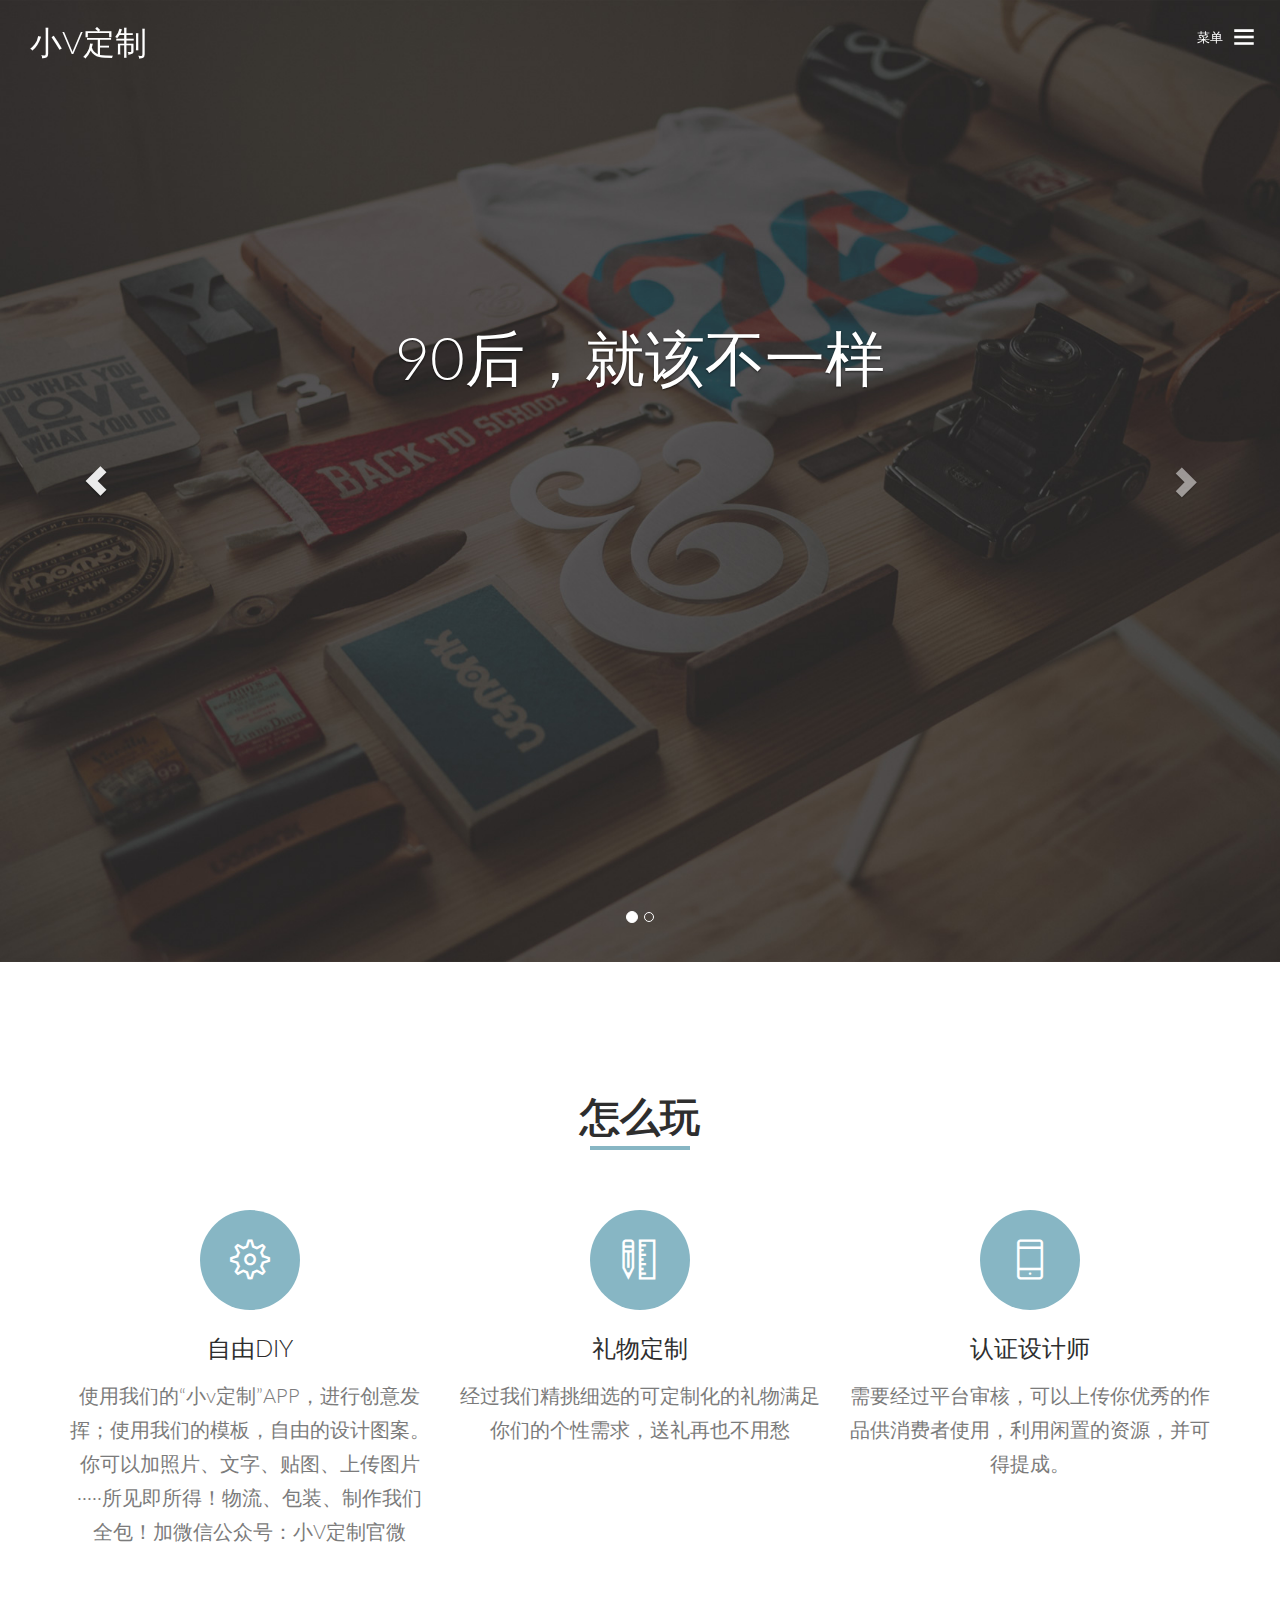
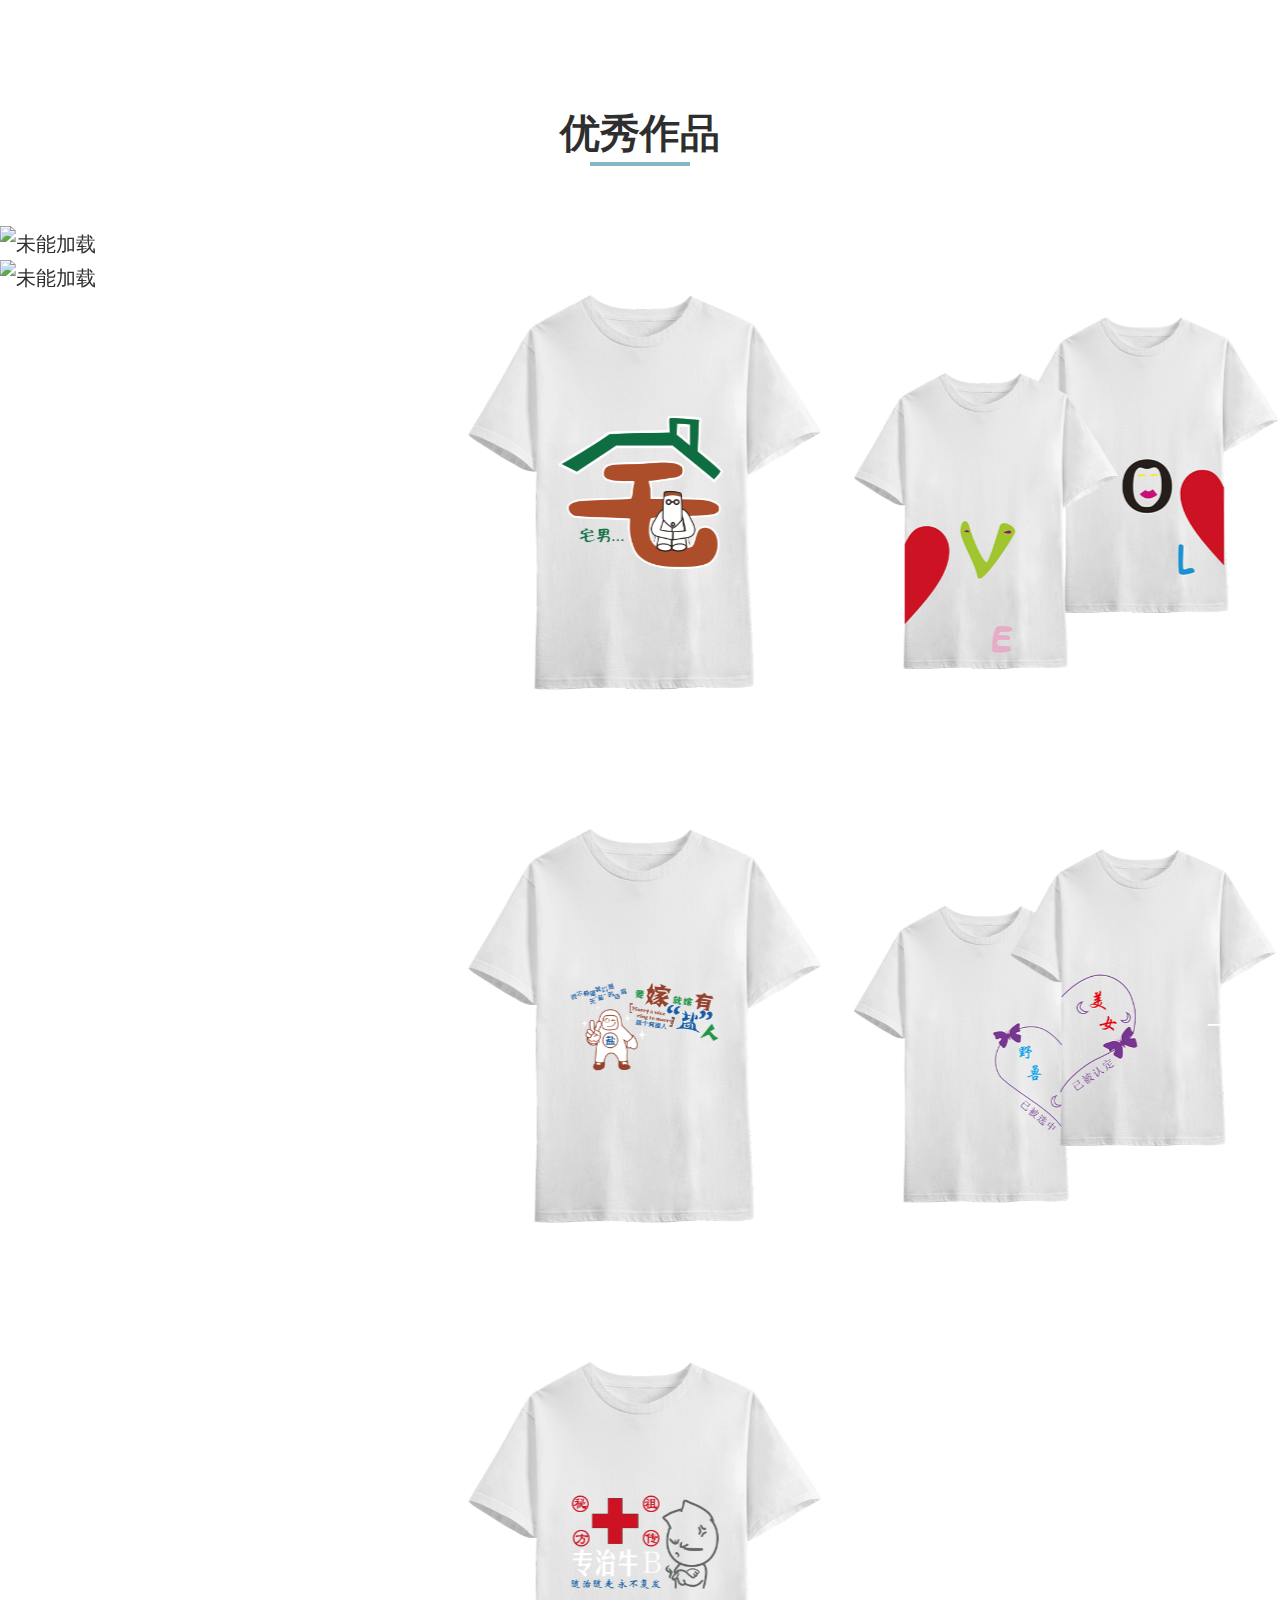
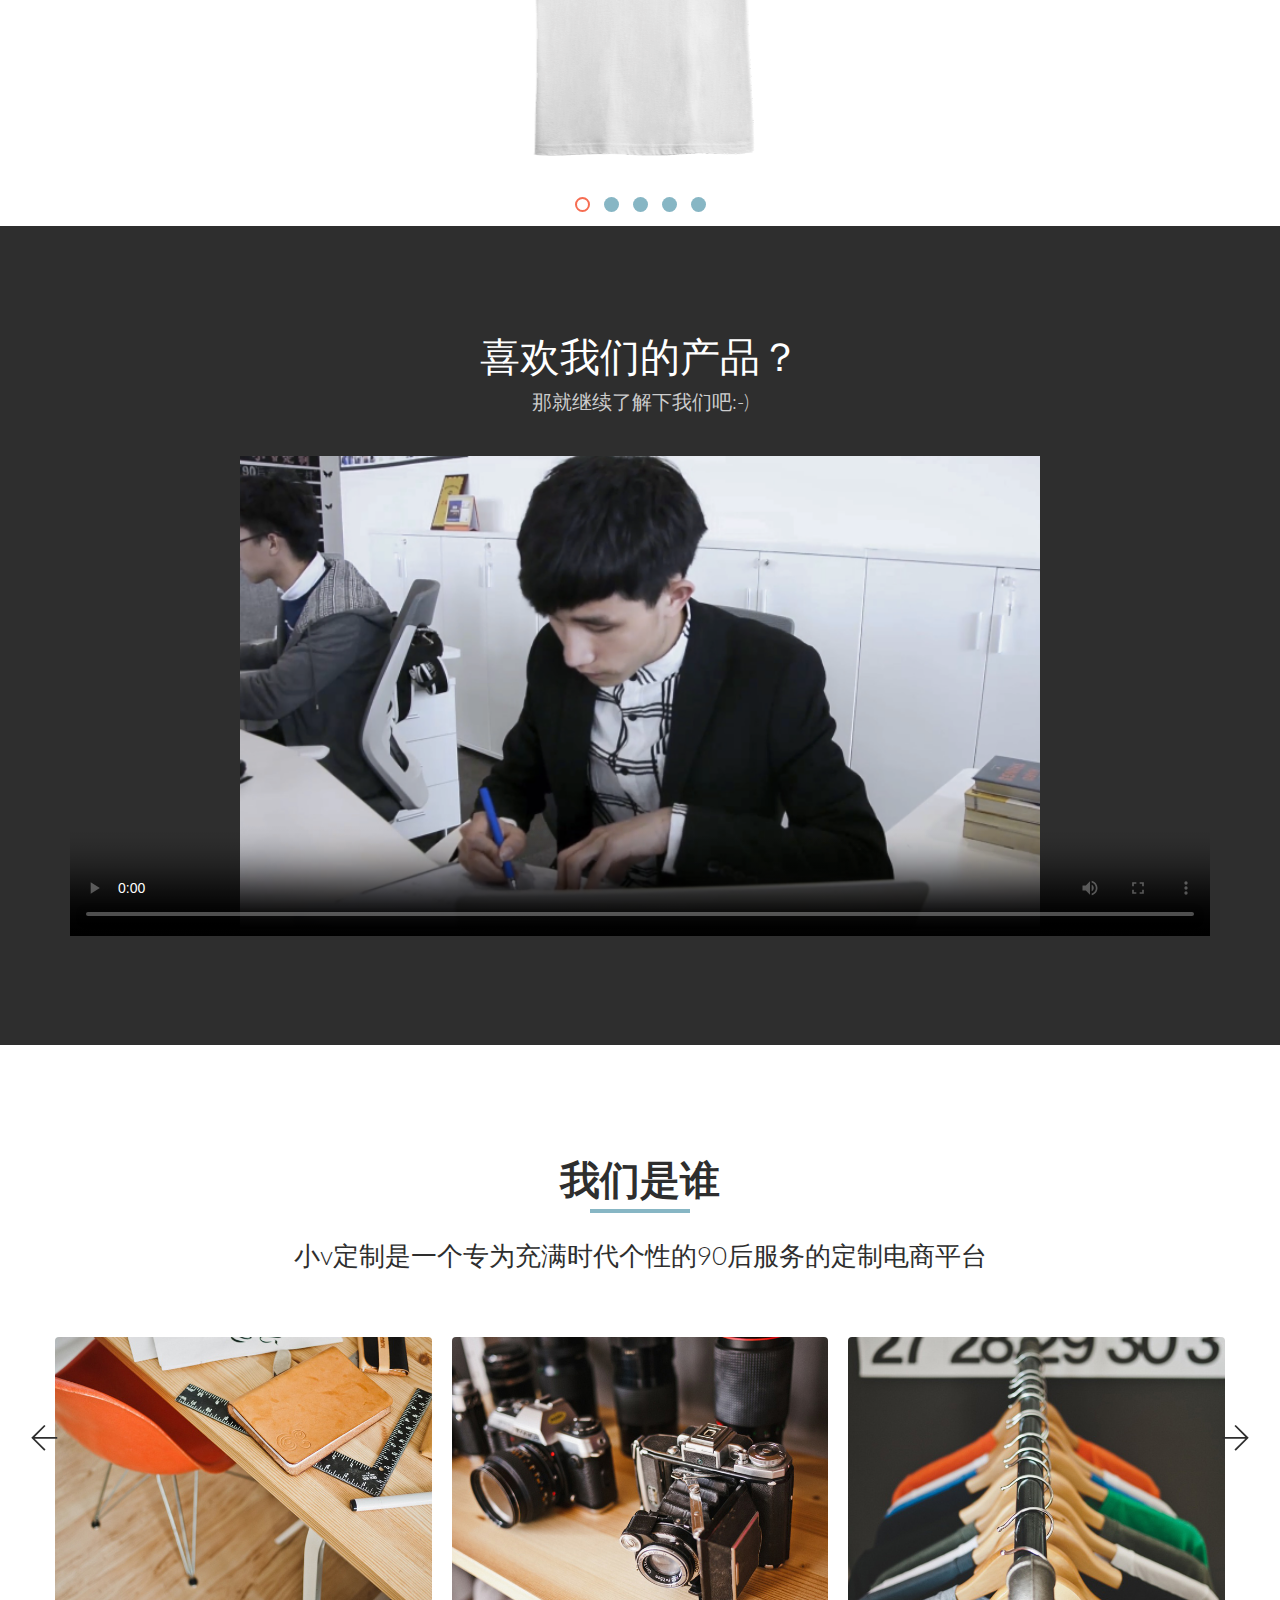
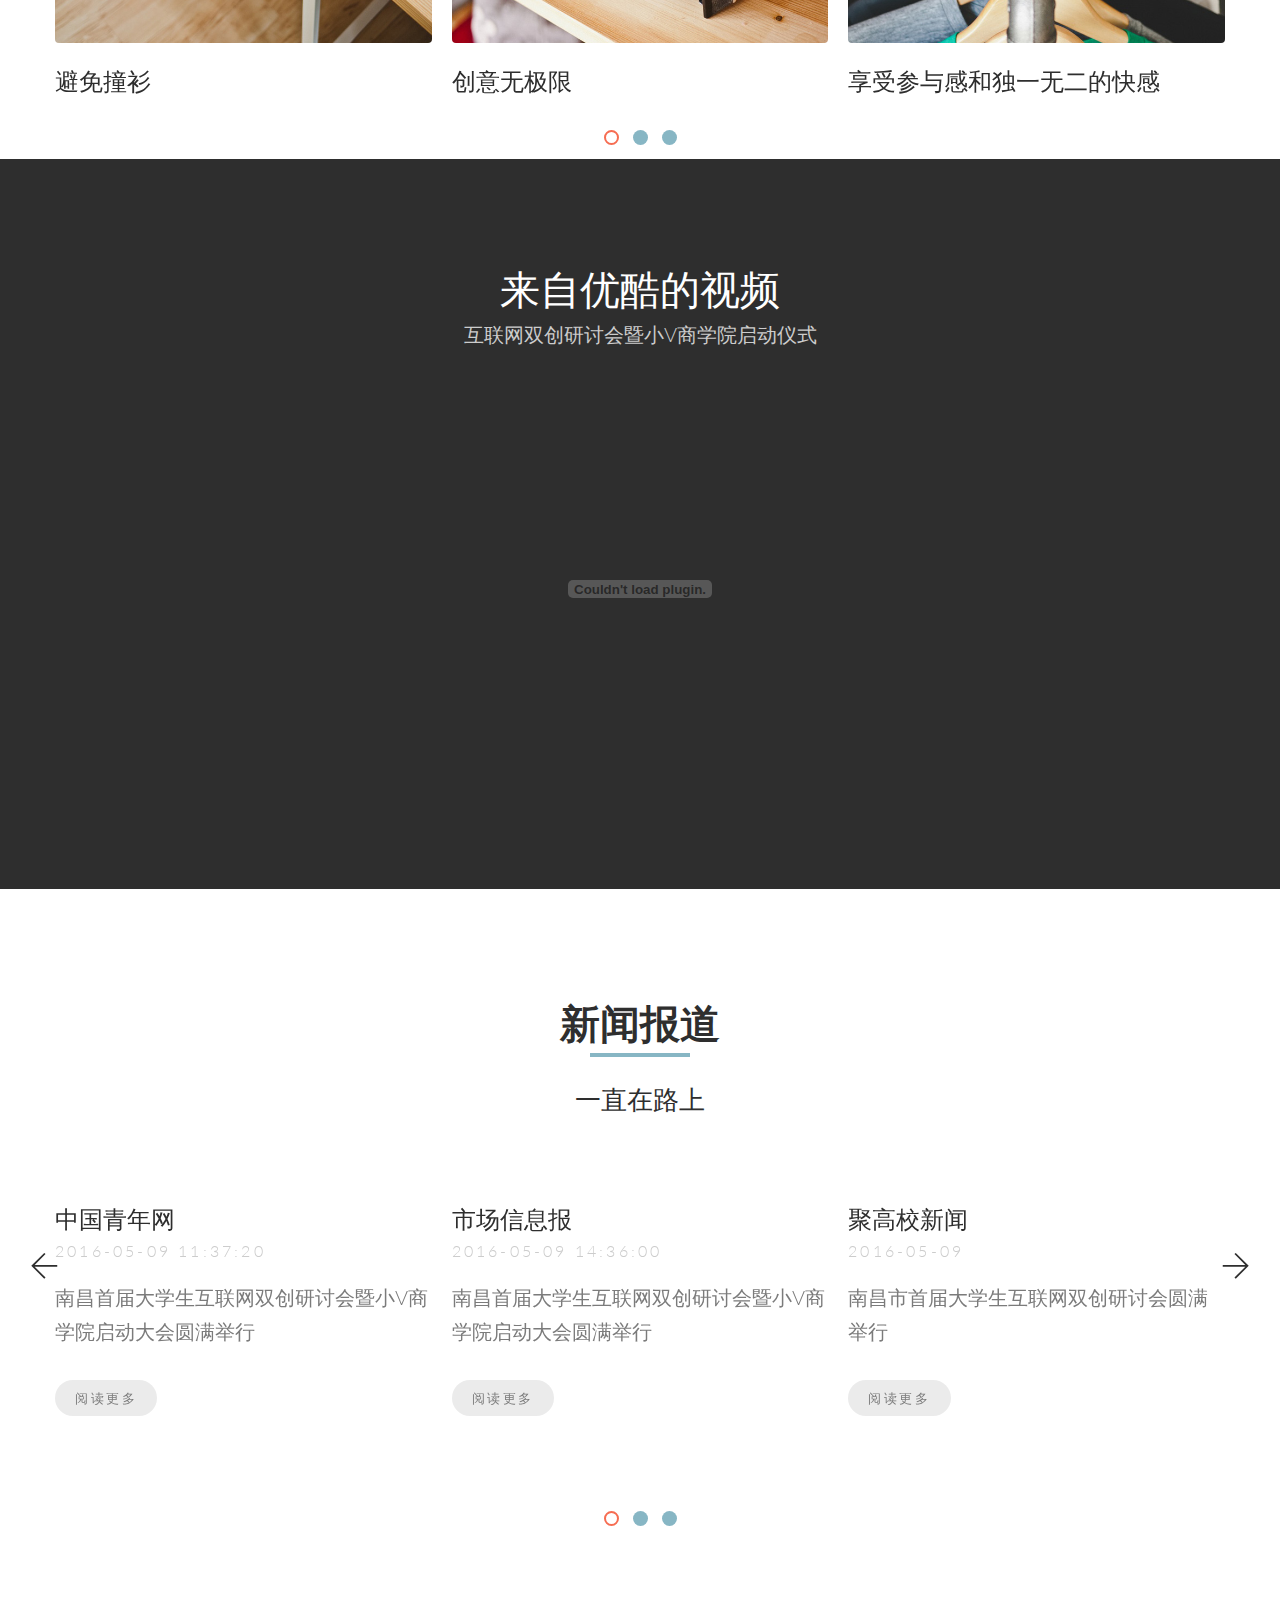
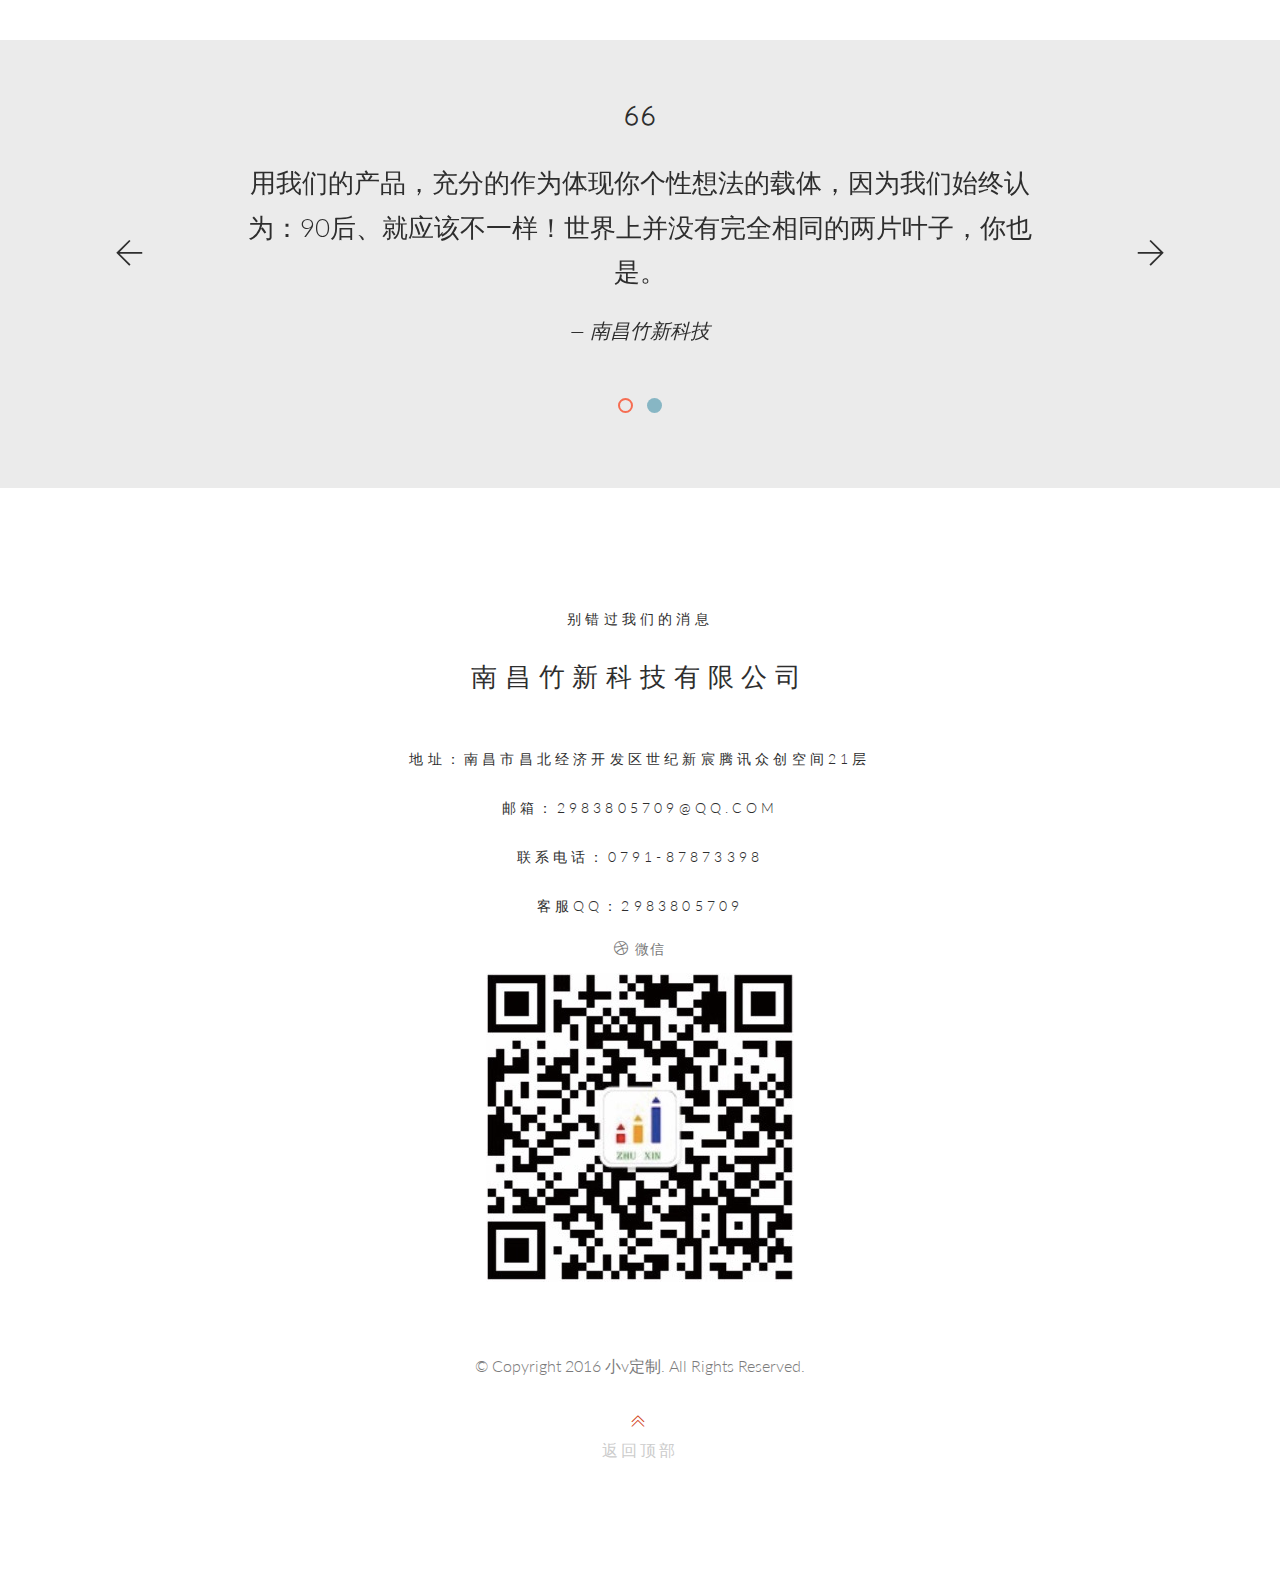
==== commit 0e49cf11: "update" ====
--- a/sprint/index.html
+++ b/sprint/index.html
@@ -164,107 +164,107 @@
 									<div class="fh5co-projects-overlay">
 										<h3 class="from-top">火影忍者 <span class="category"></span></h3>
 										<div class="fh5co-projects-action from-bottom">
+											<a href="images/c/image1.png" class="goto-preview image-popup"><i class="ti-zoom-in"></i></a>
+										</div>
+									</div>
+								</div>
+								<div class="hover-img">
+									<figure>
+										<img src="images/c/image2.png" alt="未能加载">
+									</figure>
+									<div class="fh5co-projects-overlay">
+										<h3 class="from-top">黑子的篮球 <span class="category"></span></h3>
+										<div class="fh5co-projects-action from-bottom">
+											<a href="images/c/image2.png" class="goto-preview image-popup"><i class="ti-zoom-in"></i></a>
+										</div>
+									</div>
+								</div>
+								<div class="hover-img">
+									<figure>
+										<img src="images/c/image3.png" alt="未能加载">
+									</figure>
+									<div class="fh5co-projects-overlay">
+										<h3 class="from-top">肚兜男孩 <span class="category"></span></h3>
+										<div class="fh5co-projects-action from-bottom">
+											<a href="images/c/image3.png" class="goto-preview image-popup"><i class="ti-zoom-in"></i></a>
+										</div>
+									</div>
+								</div>
+
+							</div>
+							<div class="item">
+								
+								<div class="hover-img">
+									<figure>
+										<img src="images/c/image4.png" alt="未能加载">
+									</figure>
+									<div class="fh5co-projects-overlay">
+										<h3 class="from-top">漩涡鸣人 <span class="category"></span></h3>
+										<div class="fh5co-projects-action from-bottom">
+											<a href="images/c/image4.png" class="goto-preview image-popup"><i class="ti-zoom-in"></i></a>
+										</div>
+									</div>
+								</div>
+								<div class="hover-img">
+									<figure>
+										<img src="images/c/image5.png" alt="未能加载">
+									</figure>
+									<div class="fh5co-projects-overlay">
+										<h3 class="from-top">蜘蛛侠 <span class="category"></span></h3>
+										<div class="fh5co-projects-action from-bottom">
+											<a href="images/c/image5.png" class="goto-preview image-popup"><i class="ti-zoom-in"></i></a>
+										</div>
+									</div>
+								</div>
+
+							</div>
+							<div class="item">
+								
+								<div class="hover-img">
+									<figure>
+										<img src="images/c/image6.png" alt="未能加载">
+									</figure>
+									<div class="fh5co-projects-overlay">
+										<h3 class="from-top">国宝熊猫 <span class="category"></span></h3>
+										<div class="fh5co-projects-action from-bottom">
+											<a href="images/c/image6.png" class="goto-preview image-popup"><i class="ti-zoom-in"></i></a>
+										</div>
+									</div>
+								</div>
+								<div class="hover-img">
+									<figure>
+										<img src="images/c/image7.png" alt="未能加载">
+									</figure>
+									<div class="fh5co-projects-overlay">
+										<h3 class="from-top">阿狸 <span class="category">求包养</span></h3>
+										<div class="fh5co-projects-action from-bottom">
+											<a href="images/c/image7.png" class="goto-preview image-popup"><i class="ti-zoom-in"></i></a>
+										</div>
+									</div>
+								</div>
+
+							</div>
+							<div class="item">
+								
+								<div class="hover-img">
+									<figure>
+										<img src="images/c/image8.png" alt="未能加载">
+									</figure>
+									<div class="fh5co-projects-overlay">
+										<h3 class="from-top">米猪 <span class="category"></span></h3>
+										<div class="fh5co-projects-action from-bottom">
+											<a href="images/c/image8.png" class="goto-preview image-popup"><i class="ti-zoom-in"></i></a>
+										</div>
+									</div>
+								</div>
+								<div class="hover-img">
+									<figure>
+										<img src="images/c/image9.png" alt="未能加载">
+									</figure>
+									<div class="fh5co-projects-overlay">
+										<h3 class="from-top">名侦探柯南 <span class="category">真相永远只有一个</span></h3>
+										<div class="fh5co-projects-action from-bottom">
 											<a href="images/c/image9.png" class="goto-preview image-popup"><i class="ti-zoom-in"></i></a>
-										</div>
-									</div>
-								</div>
-								<div class="hover-img">
-									<figure>
-										<img src="images/c/image2.png" alt="未能加载">
-									</figure>
-									<div class="fh5co-projects-overlay">
-										<h3 class="from-top">黑子的篮球 <span class="category"></span></h3>
-										<div class="fh5co-projects-action from-bottom">
-											<a href="images/c/image1.png" class="goto-preview image-popup"><i class="ti-zoom-in"></i></a>
-										</div>
-									</div>
-								</div>
-								<div class="hover-img">
-									<figure>
-										<img src="images/c/image3.png" alt="未能加载">
-									</figure>
-									<div class="fh5co-projects-overlay">
-										<h3 class="from-top">肚兜男孩 <span class="category"></span></h3>
-										<div class="fh5co-projects-action from-bottom">
-											<a href="images/c/image11.png" class="goto-preview image-popup"><i class="ti-zoom-in"></i></a>
-										</div>
-									</div>
-								</div>
-
-							</div>
-							<div class="item">
-								
-								<div class="hover-img">
-									<figure>
-										<img src="images/c/image4.png" alt="未能加载">
-									</figure>
-									<div class="fh5co-projects-overlay">
-										<h3 class="from-top">漩涡鸣人 <span class="category"></span></h3>
-										<div class="fh5co-projects-action from-bottom">
-											<a href="images/c/image2.png" class="goto-preview image-popup"><i class="ti-zoom-in"></i></a>
-										</div>
-									</div>
-								</div>
-								<div class="hover-img">
-									<figure>
-										<img src="images/c/image5.png" alt="未能加载">
-									</figure>
-									<div class="fh5co-projects-overlay">
-										<h3 class="from-top">蜘蛛侠 <span class="category"></span></h3>
-										<div class="fh5co-projects-action from-bottom">
-											<a href="images/c/image3.png" class="goto-preview image-popup"><i class="ti-zoom-in"></i></a>
-										</div>
-									</div>
-								</div>
-
-							</div>
-							<div class="item">
-								
-								<div class="hover-img">
-									<figure>
-										<img src="images/c/image6.png" alt="未能加载">
-									</figure>
-									<div class="fh5co-projects-overlay">
-										<h3 class="from-top">国宝熊猫 <span class="category"></span></h3>
-										<div class="fh5co-projects-action from-bottom">
-											<a href="images/c/image4.png" class="goto-preview image-popup"><i class="ti-zoom-in"></i></a>
-										</div>
-									</div>
-								</div>
-								<div class="hover-img">
-									<figure>
-										<img src="images/c/image7.png" alt="未能加载">
-									</figure>
-									<div class="fh5co-projects-overlay">
-										<h3 class="from-top">阿狸 <span class="category">求包养</span></h3>
-										<div class="fh5co-projects-action from-bottom">
-											<a href="images/c/image5.png" class="goto-preview image-popup"><i class="ti-zoom-in"></i></a>
-										</div>
-									</div>
-								</div>
-
-							</div>
-							<div class="item">
-								
-								<div class="hover-img">
-									<figure>
-										<img src="images/c/image8.png" alt="未能加载">
-									</figure>
-									<div class="fh5co-projects-overlay">
-										<h3 class="from-top">米猪 <span class="category"></span></h3>
-										<div class="fh5co-projects-action from-bottom">
-											<a href="images/c/image6.png" class="goto-preview image-popup"><i class="ti-zoom-in"></i></a>
-										</div>
-									</div>
-								</div>
-								<div class="hover-img">
-									<figure>
-										<img src="images/c/image9.png" alt="未能加载">
-									</figure>
-									<div class="fh5co-projects-overlay">
-										<h3 class="from-top">名侦探柯南 <span class="category">真相永远只有一个</span></h3>
-										<div class="fh5co-projects-action from-bottom">
-											<a href="images/c/image8.png" class="goto-preview image-popup"><i class="ti-zoom-in"></i></a>
 										</div>
 									</div>
 								</div>
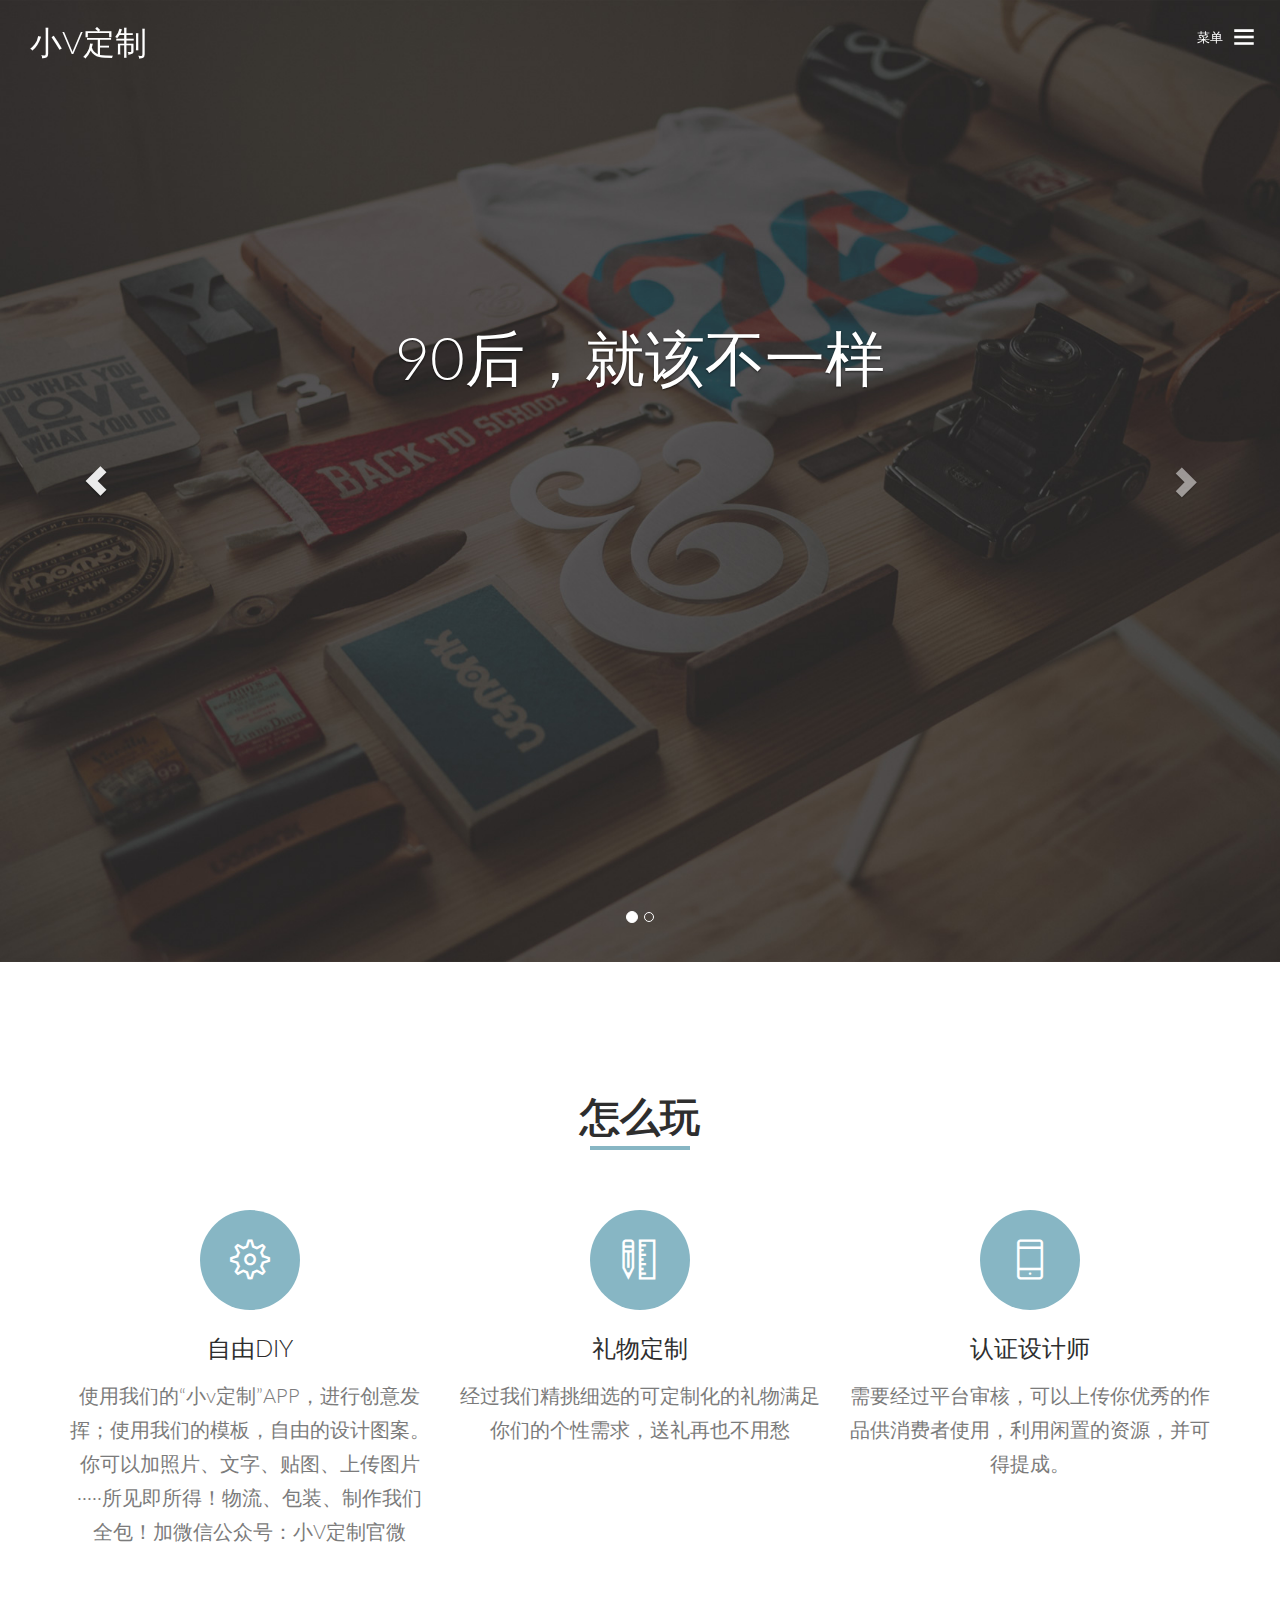
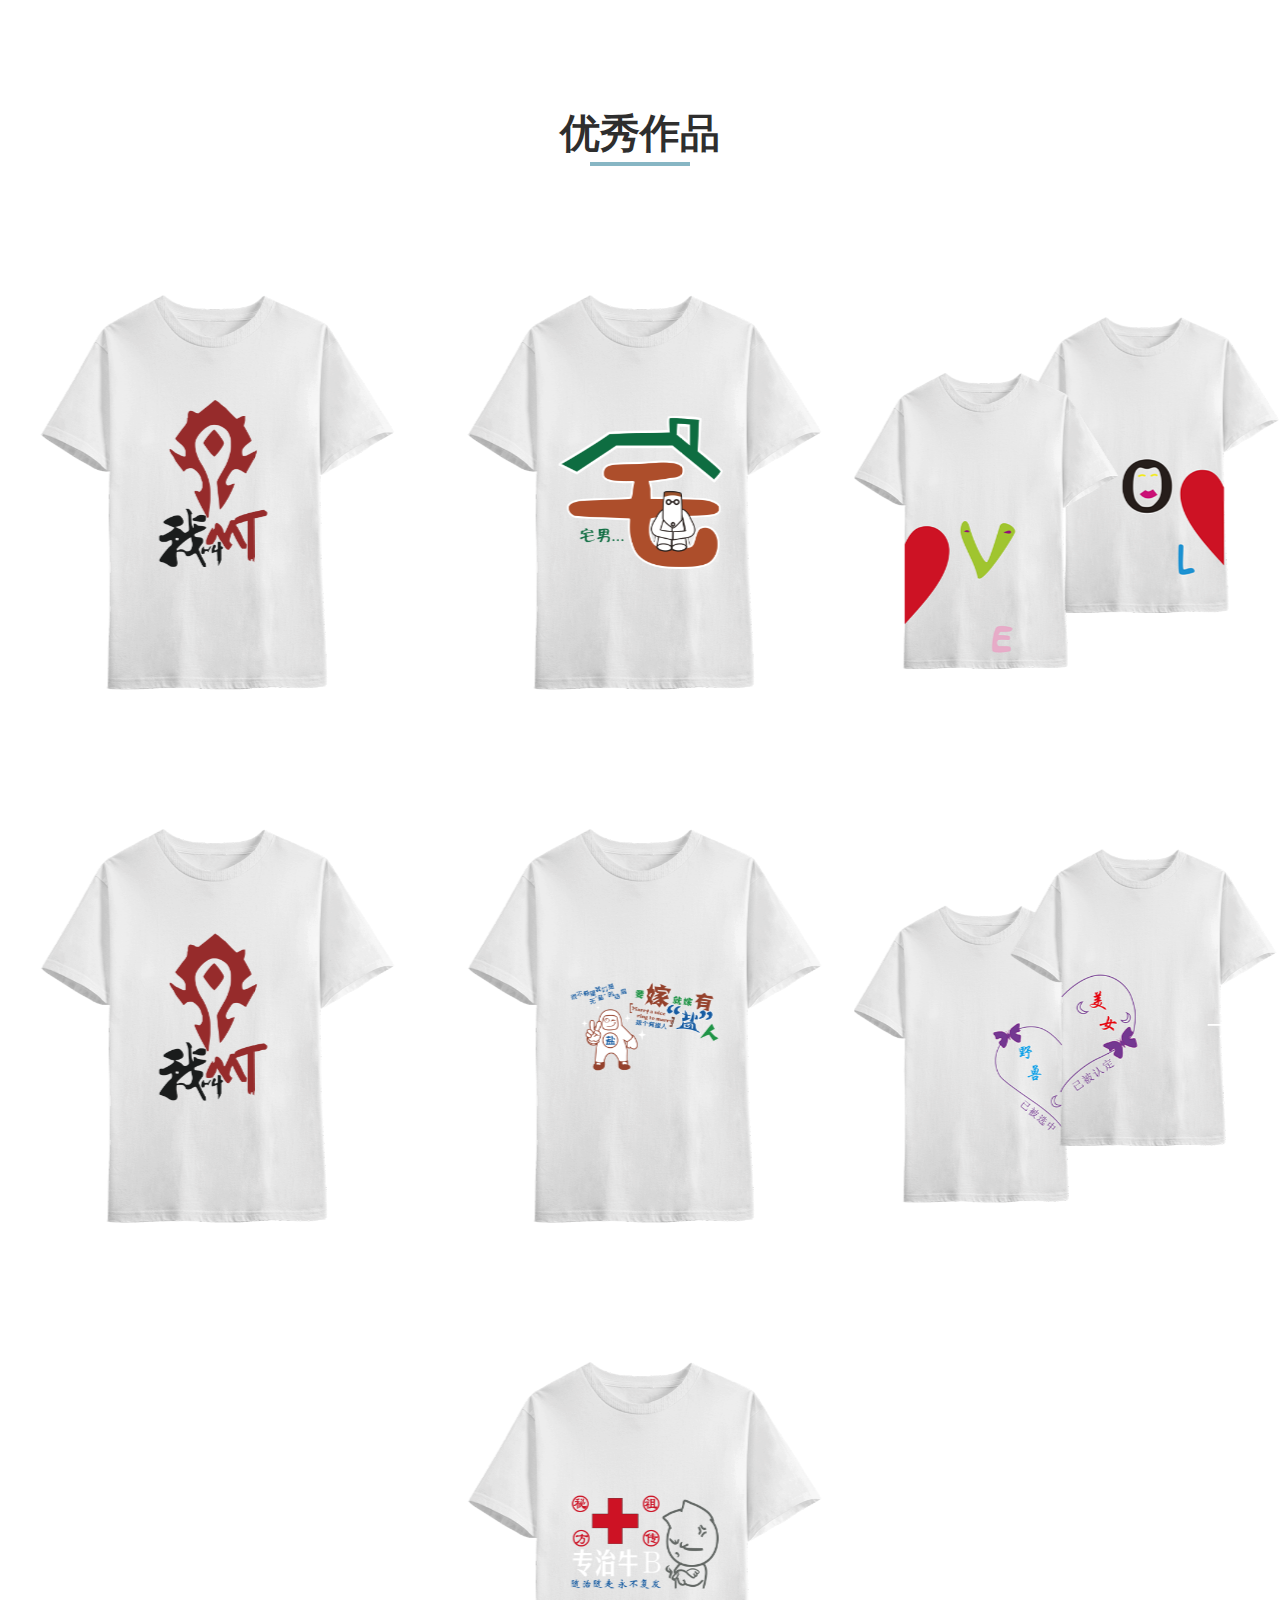
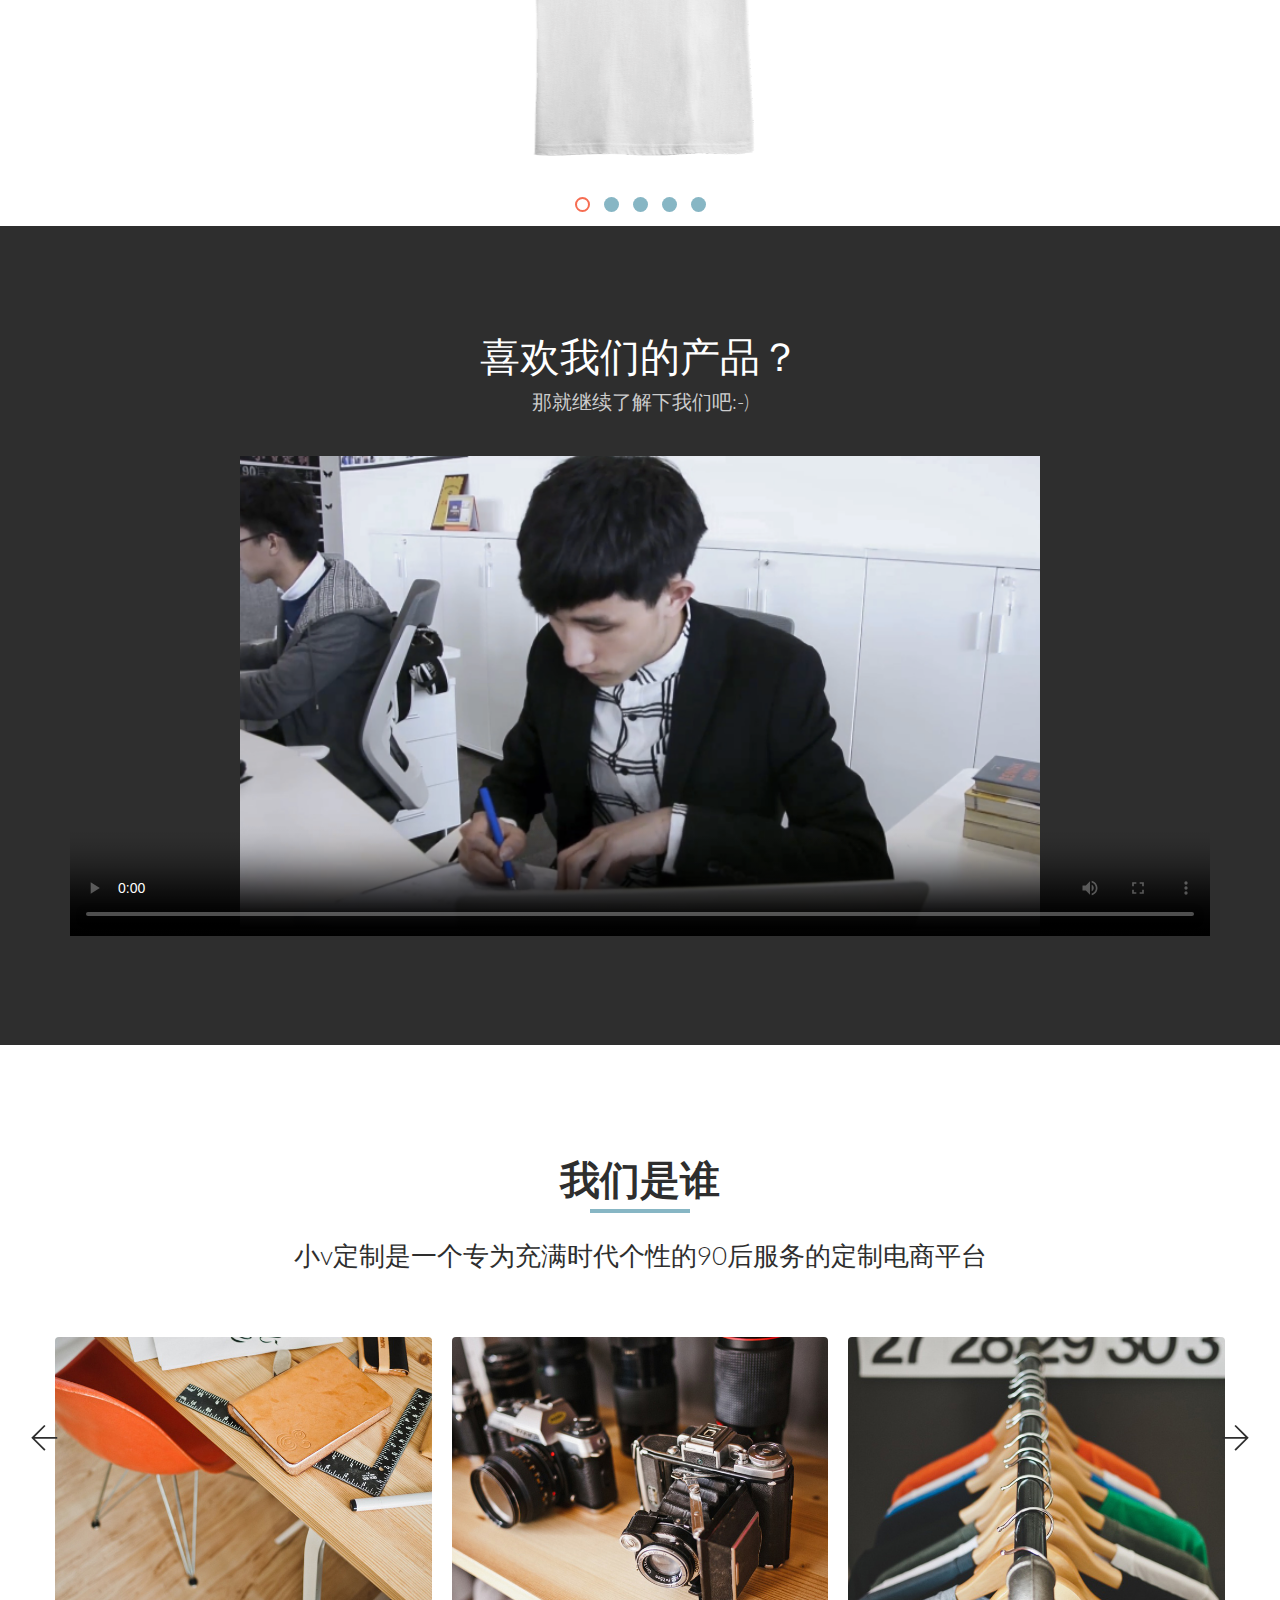
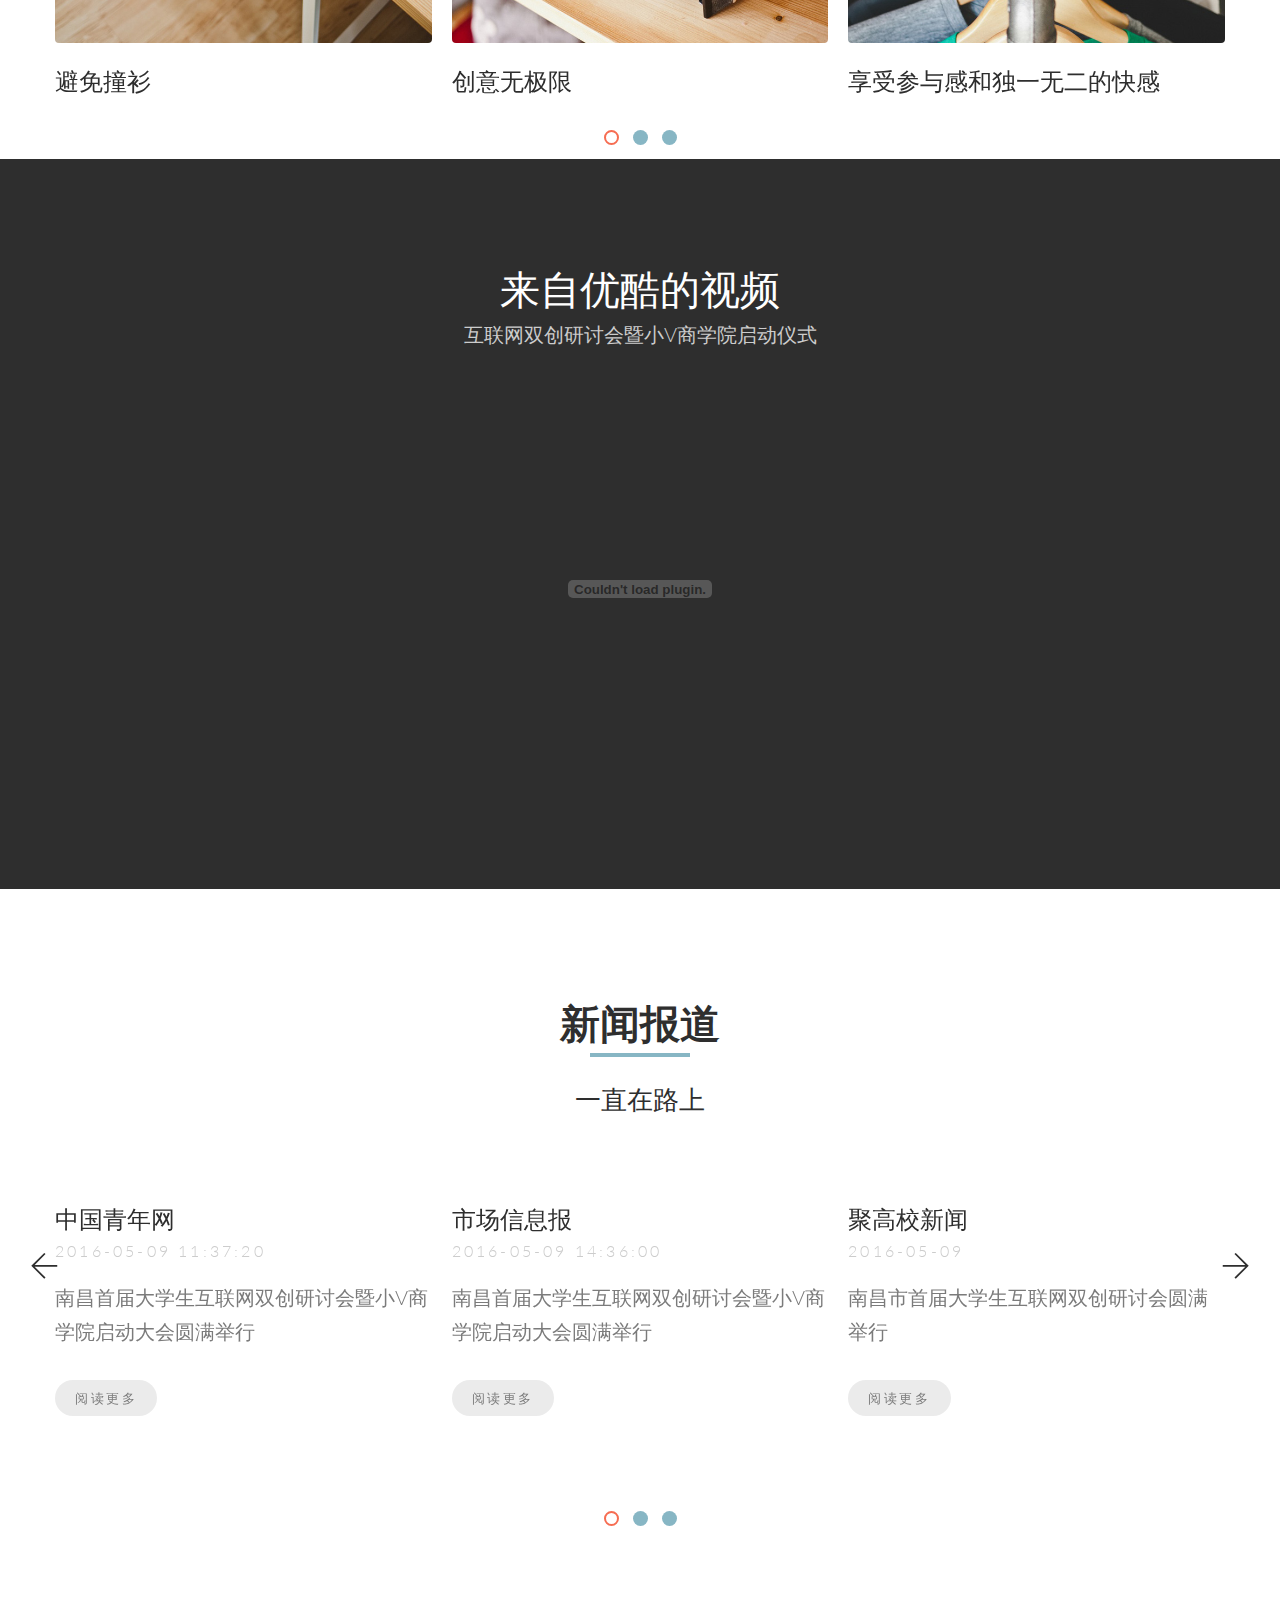
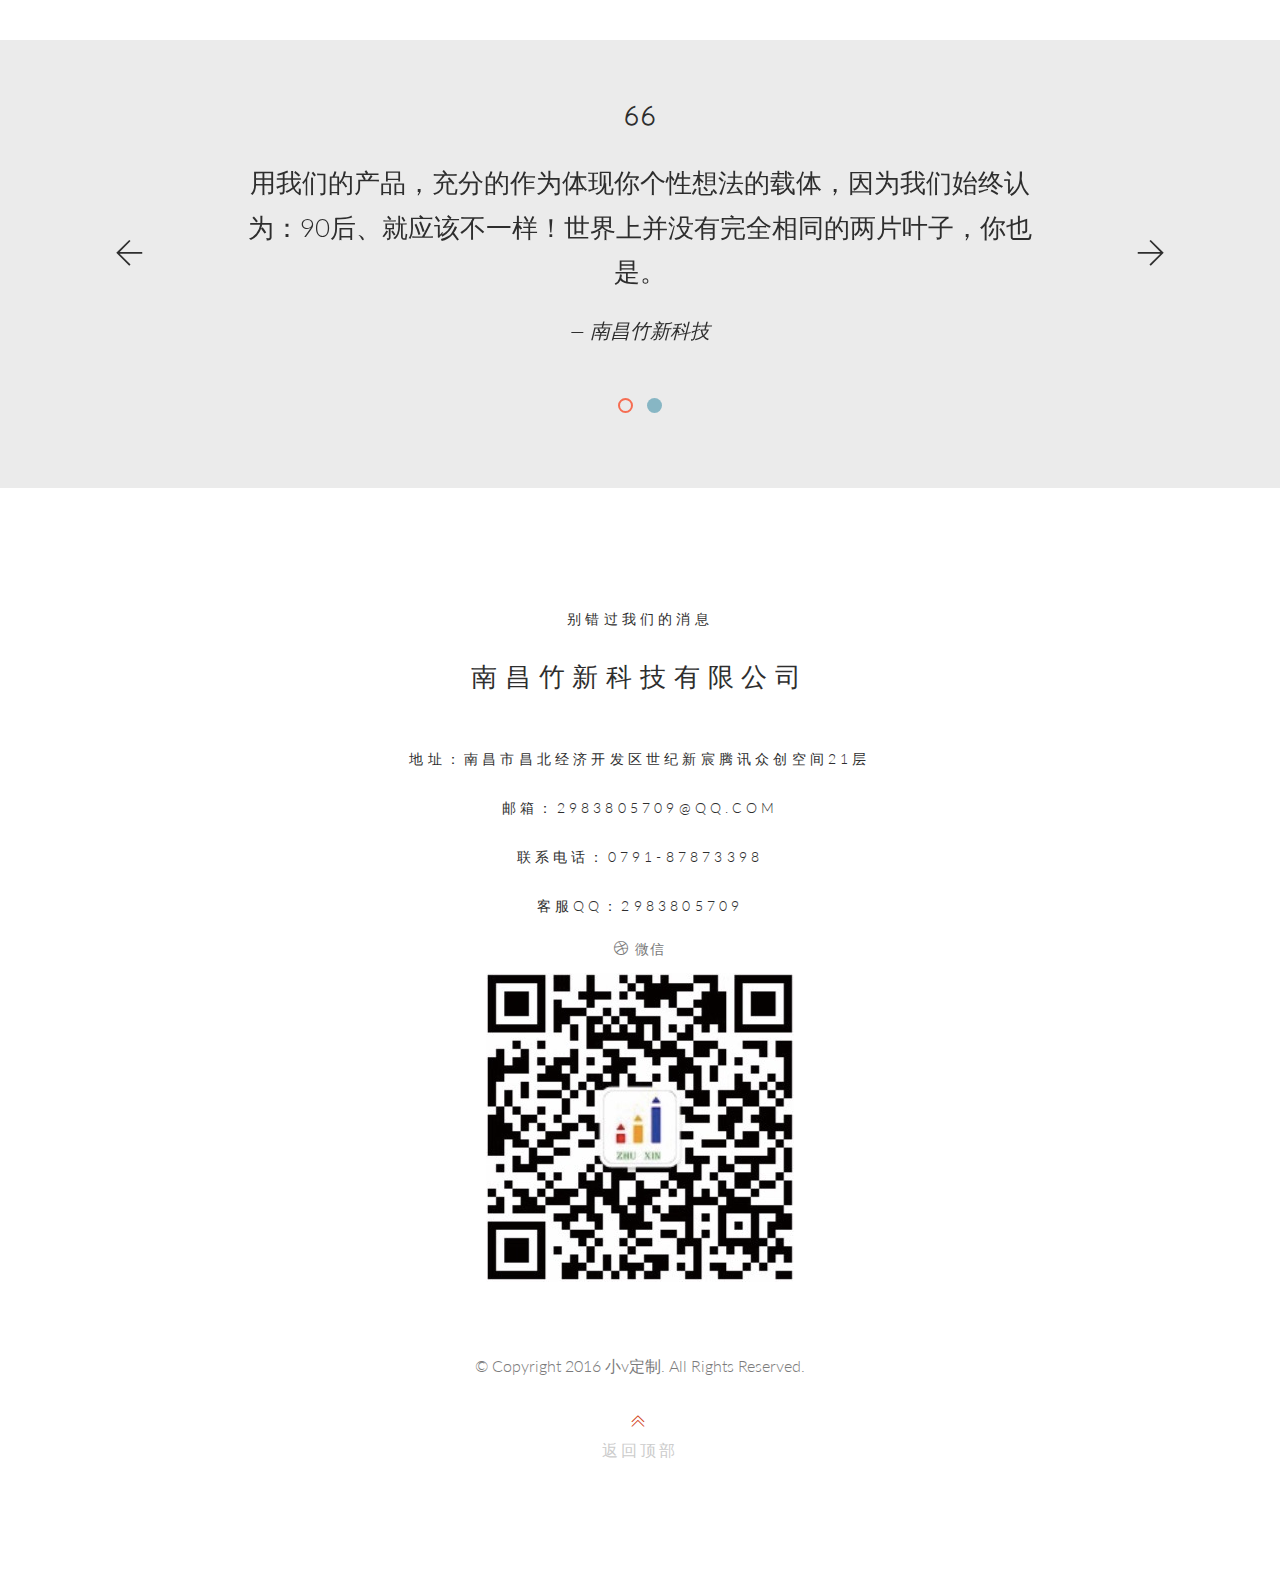
==== commit 494f5abe: "update" ====
--- a/sprint/index.html
+++ b/sprint/index.html
@@ -273,23 +273,23 @@
 							<div class="item">
 								<div class="hover-img">
 									<figure>
-										<img src="images/c/image10.png" alt="未能加载">
+										<img src="images/c/image9.png" alt="未能加载">
 									</figure>
 									<div class="fh5co-projects-overlay">
 										<h3 class="from-top">章鱼哥 <span class="category">面瘫</span></h3>
 										<div class="fh5co-projects-action from-bottom">
-											<a href="images/c/image10.png" class="goto-preview image-popup"><i class="ti-zoom-in"></i></a>
-										</div>
-									</div>
-								</div>
-								<div class="hover-img">
-									<figure>
-										<img src="images/c/image12.png" alt="未能加载">
+											<a href="images/c/image9.png" class="goto-preview image-popup"><i class="ti-zoom-in"></i></a>
+										</div>
+									</div>
+								</div>
+								<div class="hover-img">
+									<figure>
+										<img src="images/c/image9.png" alt="未能加载">
 									</figure>
 									<div class="fh5co-projects-overlay">
 										<h3 class="from-top">hello kitty <span class="category"></span></h3>
 										<div class="fh5co-projects-action from-bottom">
-											<a href="images/c/image12.png" class="goto-preview image-popup"><i class="ti-zoom-in"></i></a>
+											<a href="images/c/image9.png" class="goto-preview image-popup"><i class="ti-zoom-in"></i></a>
 										</div>
 									</div>
 								</div>
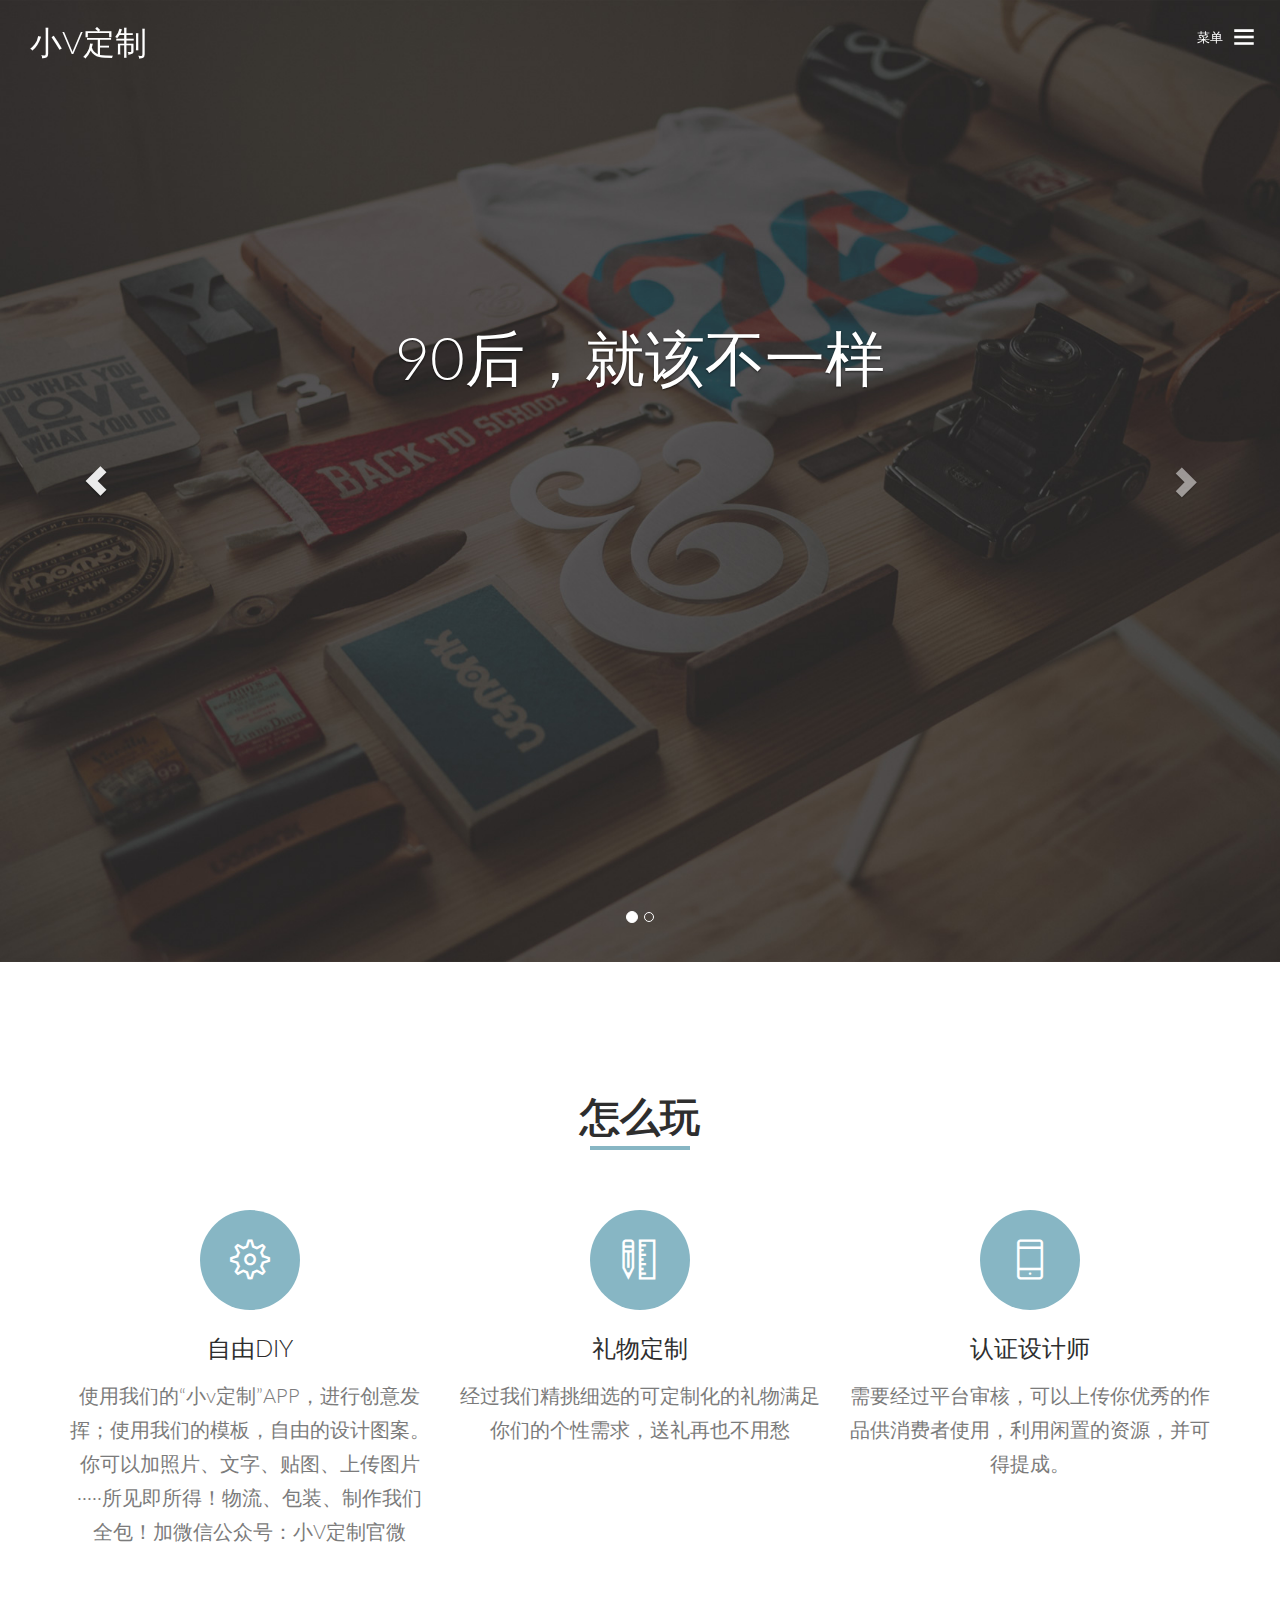
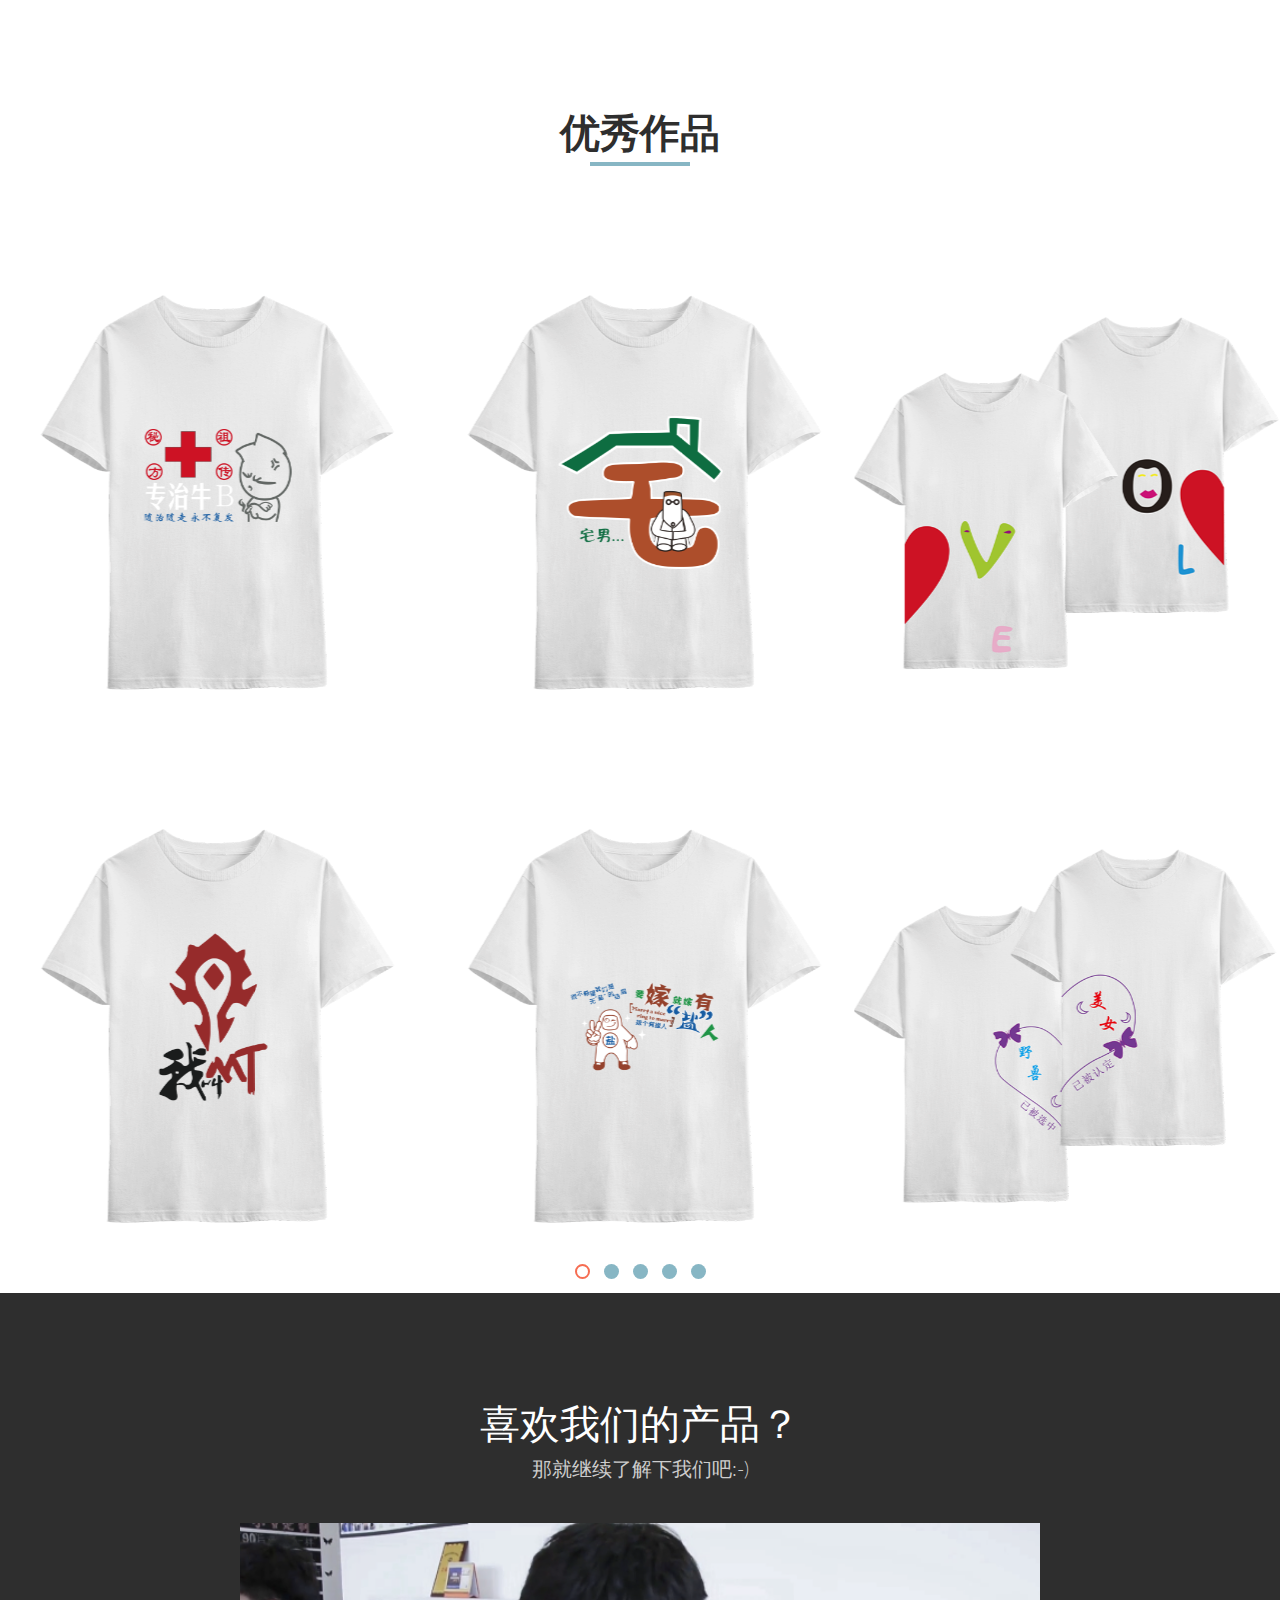
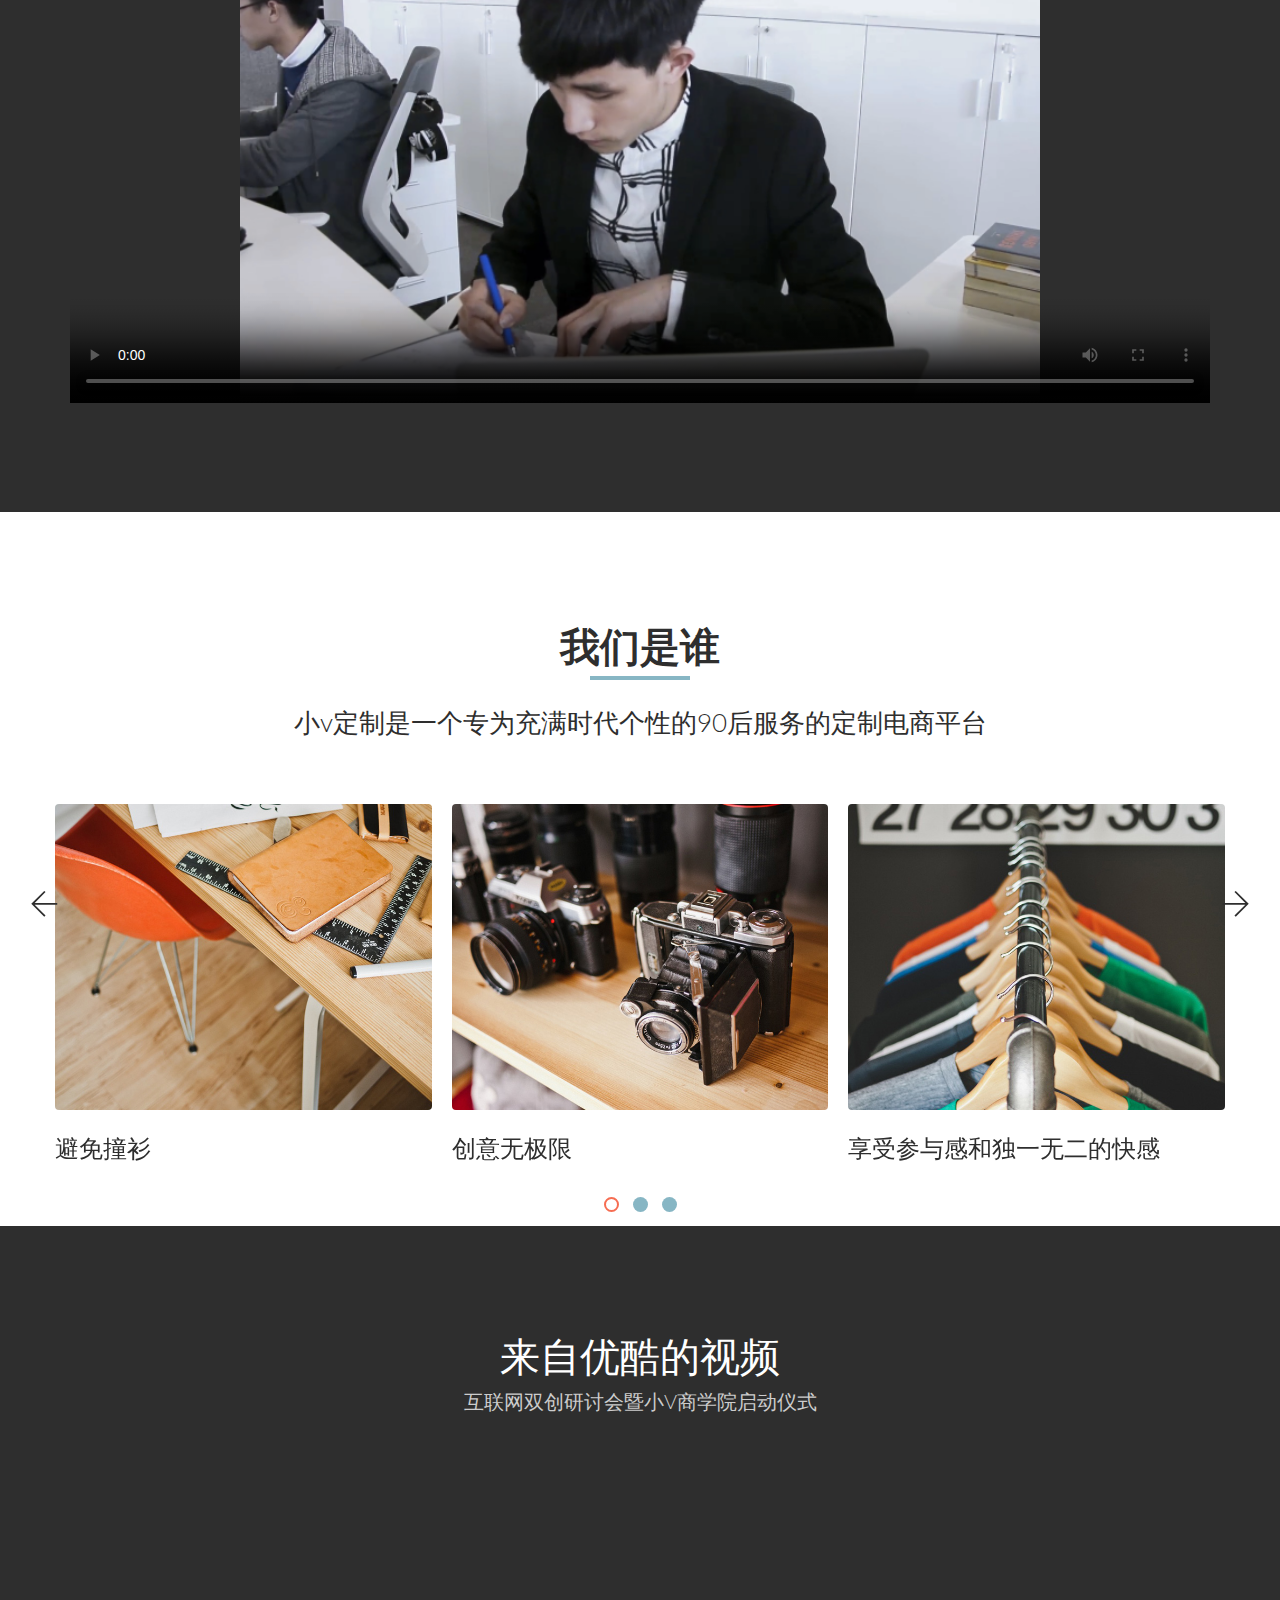
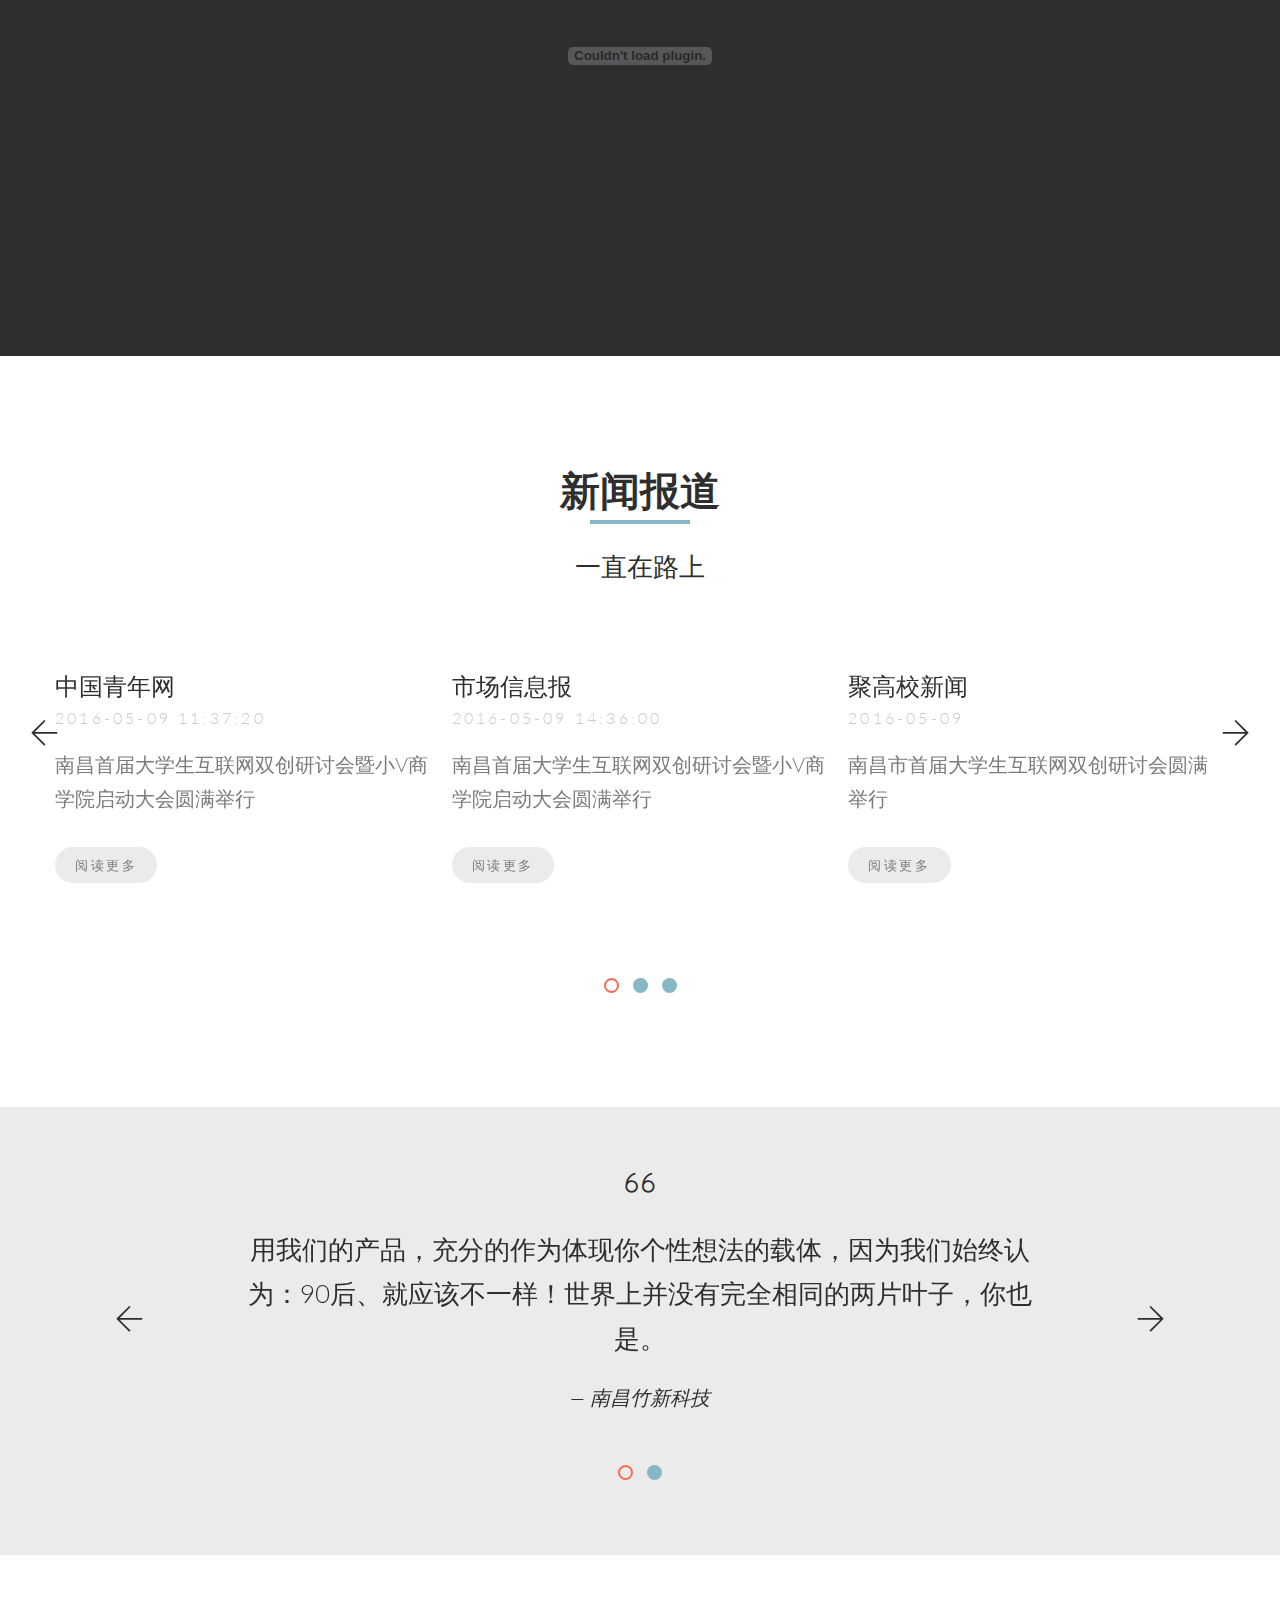
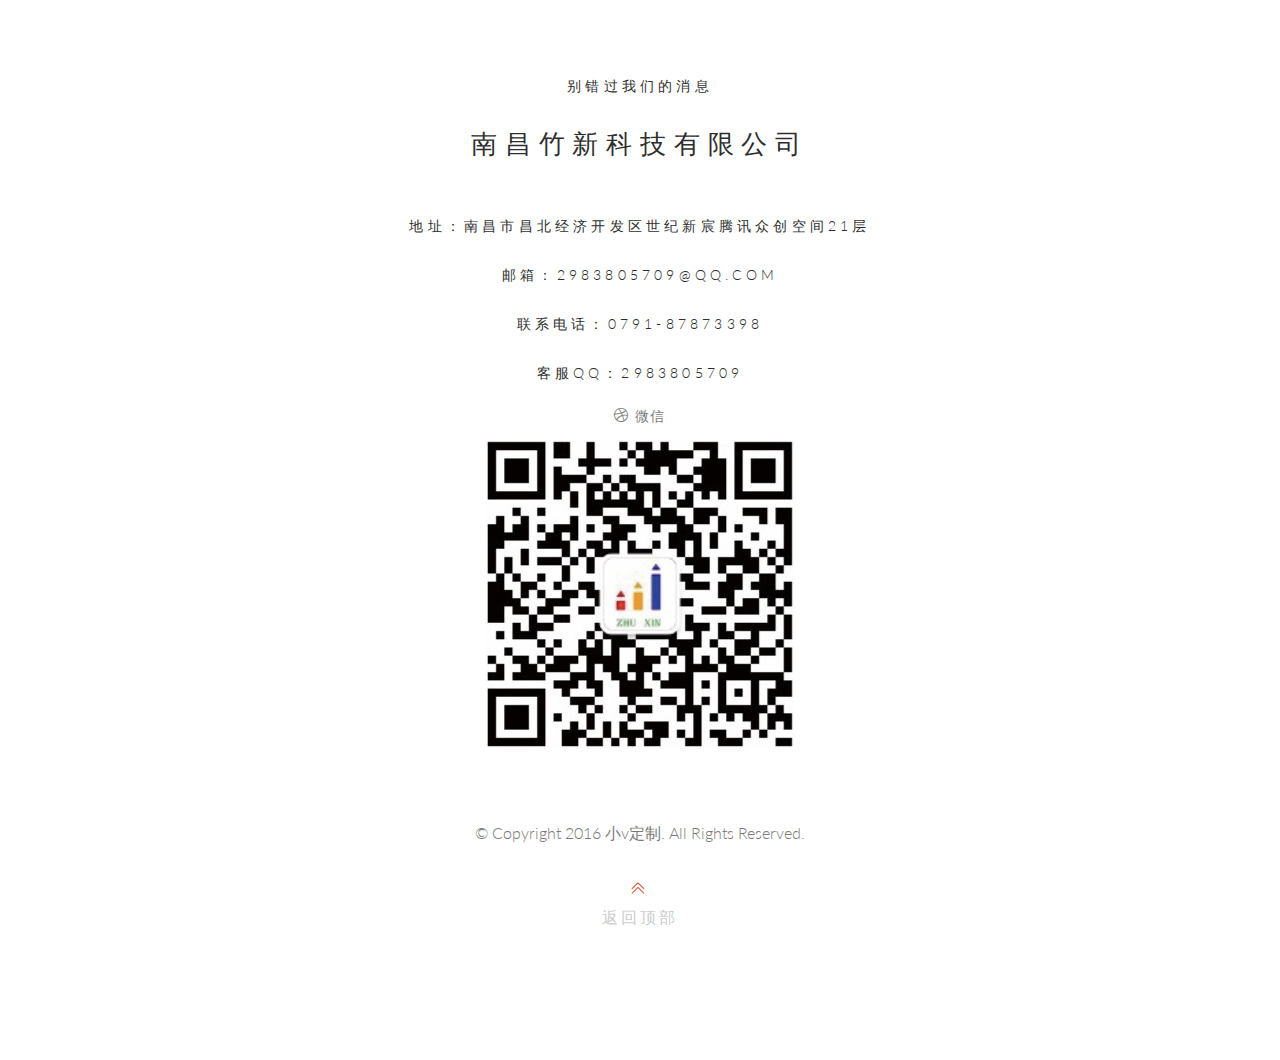
==== commit 63dbebc0: "update" ====
--- a/sprint/index.html
+++ b/sprint/index.html
@@ -179,7 +179,7 @@
 										</div>
 									</div>
 								</div>
-								<div class="hover-img">
+<!-- 								<div class="hover-img">
 									<figure>
 										<img src="images/c/image3.png" alt="未能加载">
 									</figure>
@@ -189,7 +189,7 @@
 											<a href="images/c/image3.png" class="goto-preview image-popup"><i class="ti-zoom-in"></i></a>
 										</div>
 									</div>
-								</div>
+								</div> -->
 
 							</div>
 							<div class="item">
@@ -273,12 +273,12 @@
 							<div class="item">
 								<div class="hover-img">
 									<figure>
-										<img src="images/c/image9.png" alt="未能加载">
+										<img src="images/c/image3.png" alt="未能加载">
 									</figure>
 									<div class="fh5co-projects-overlay">
 										<h3 class="from-top">章鱼哥 <span class="category">面瘫</span></h3>
 										<div class="fh5co-projects-action from-bottom">
-											<a href="images/c/image9.png" class="goto-preview image-popup"><i class="ti-zoom-in"></i></a>
+											<a href="images/c/image3.png" class="goto-preview image-popup"><i class="ti-zoom-in"></i></a>
 										</div>
 									</div>
 								</div>
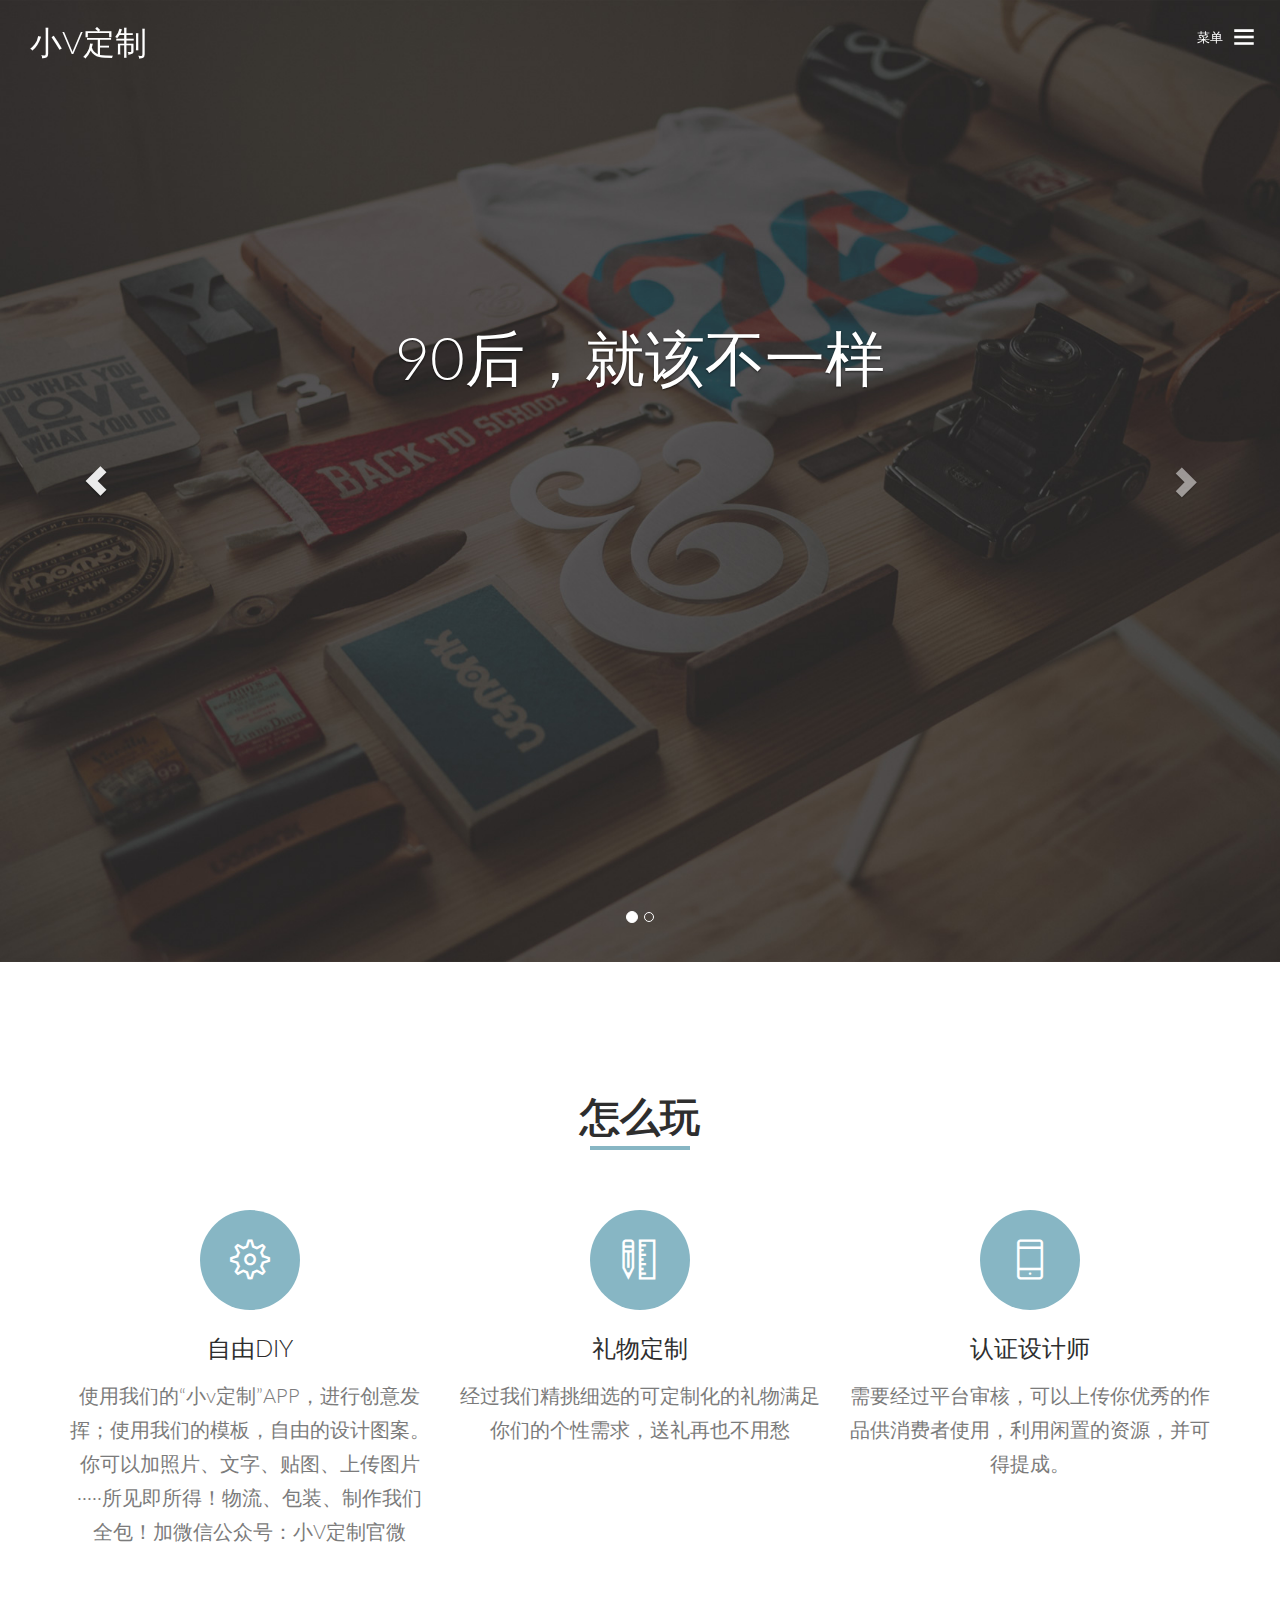
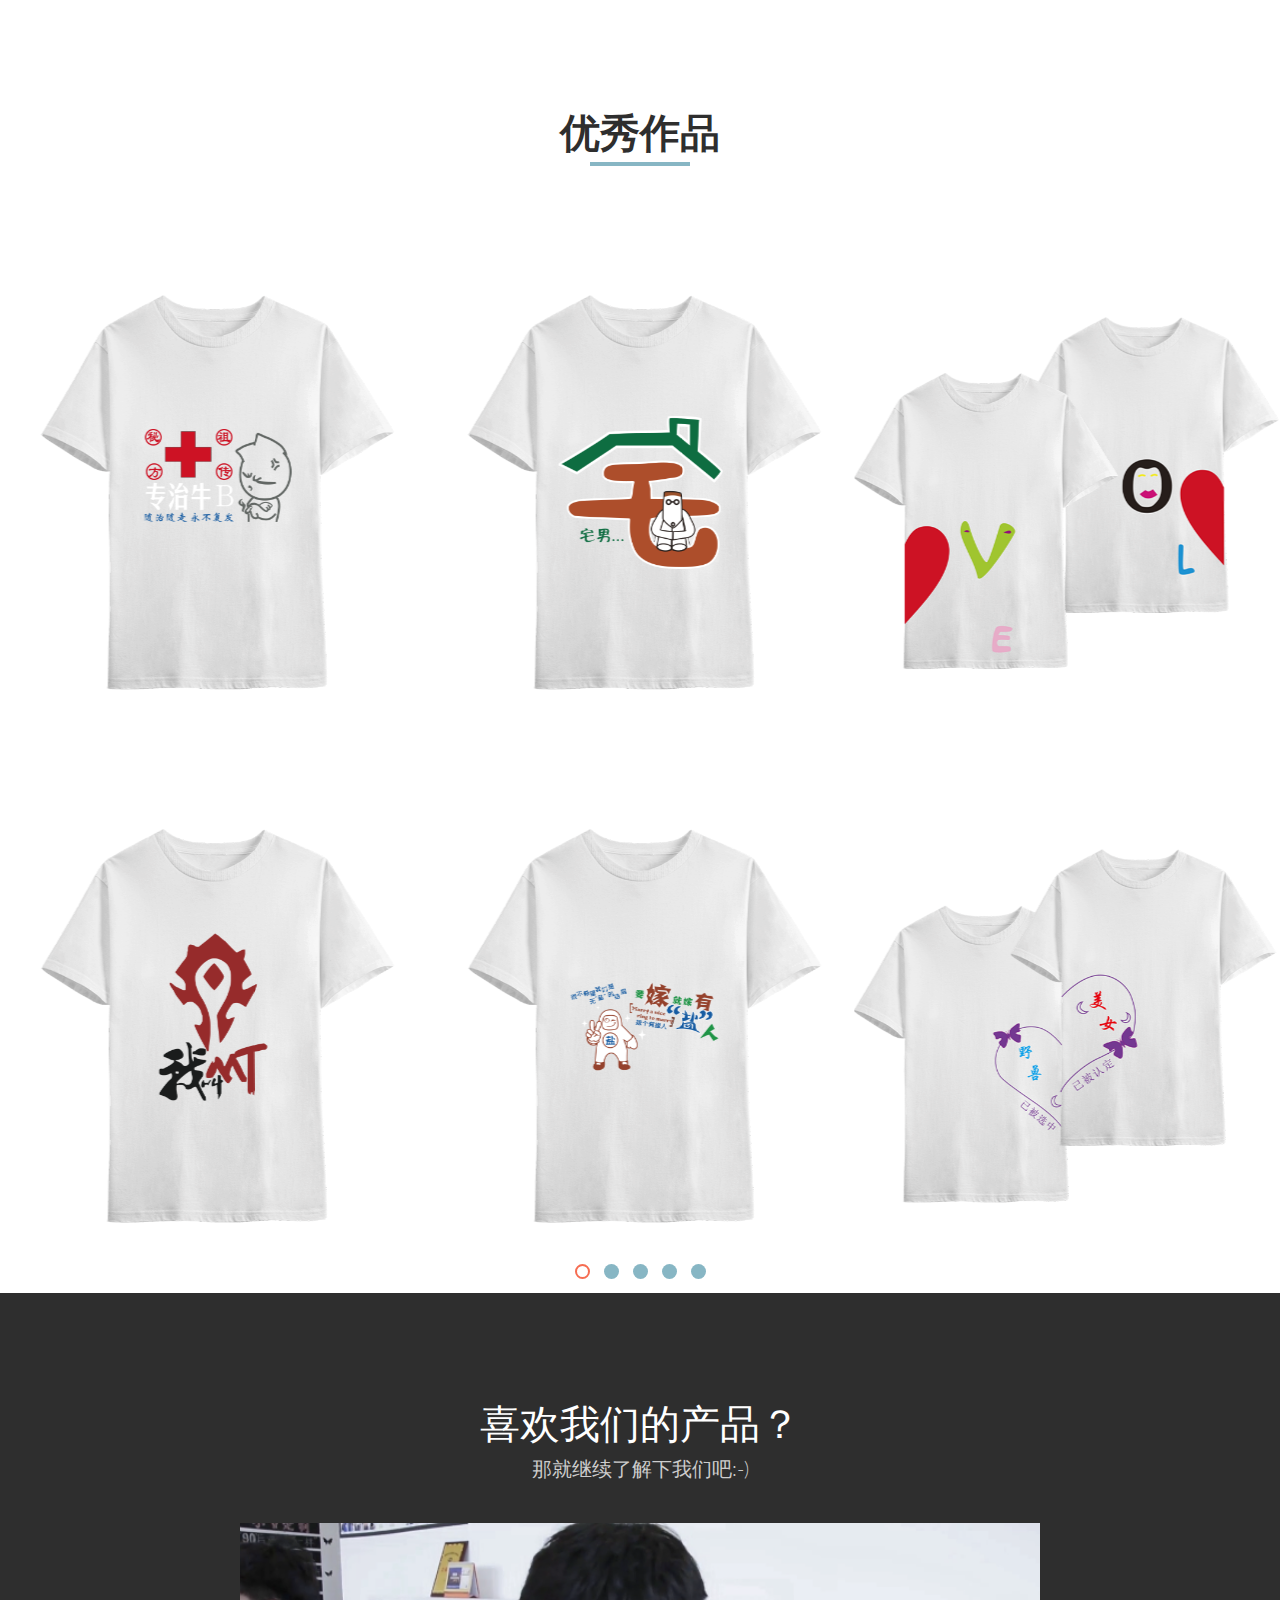
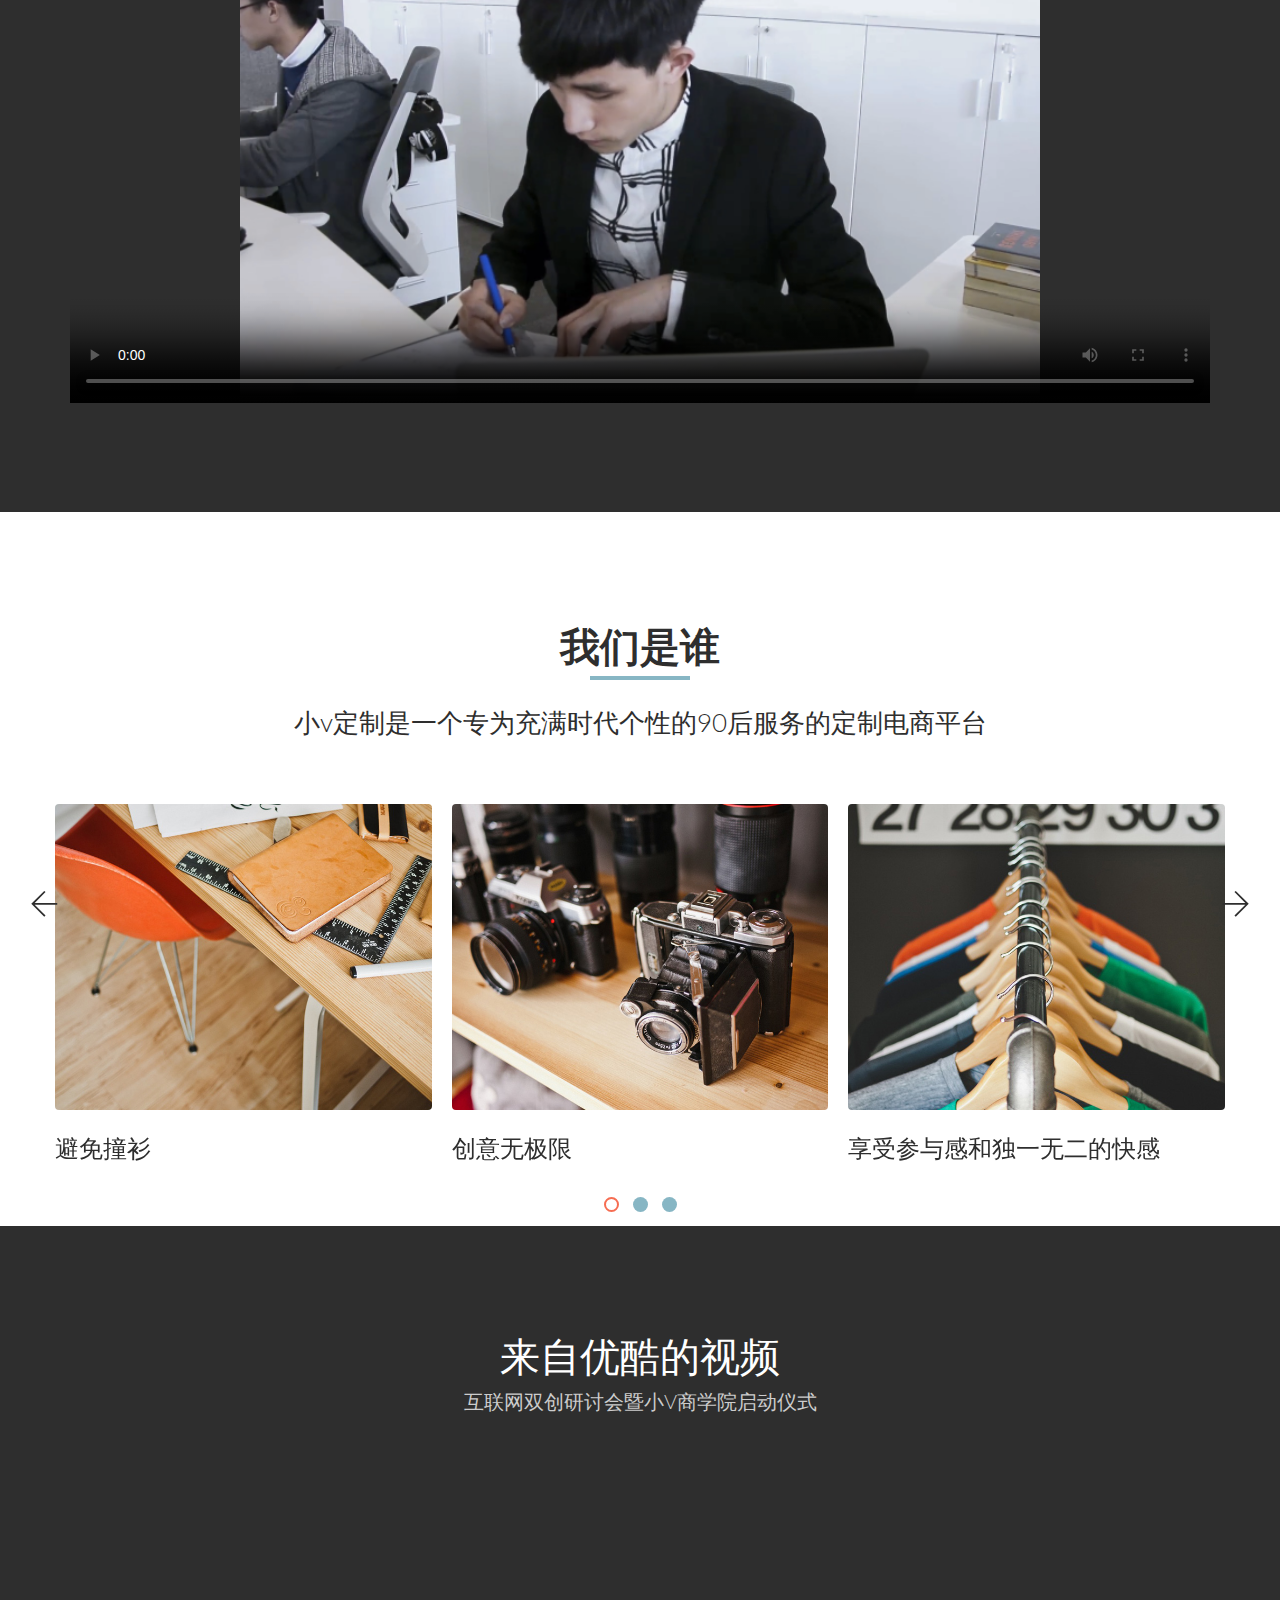
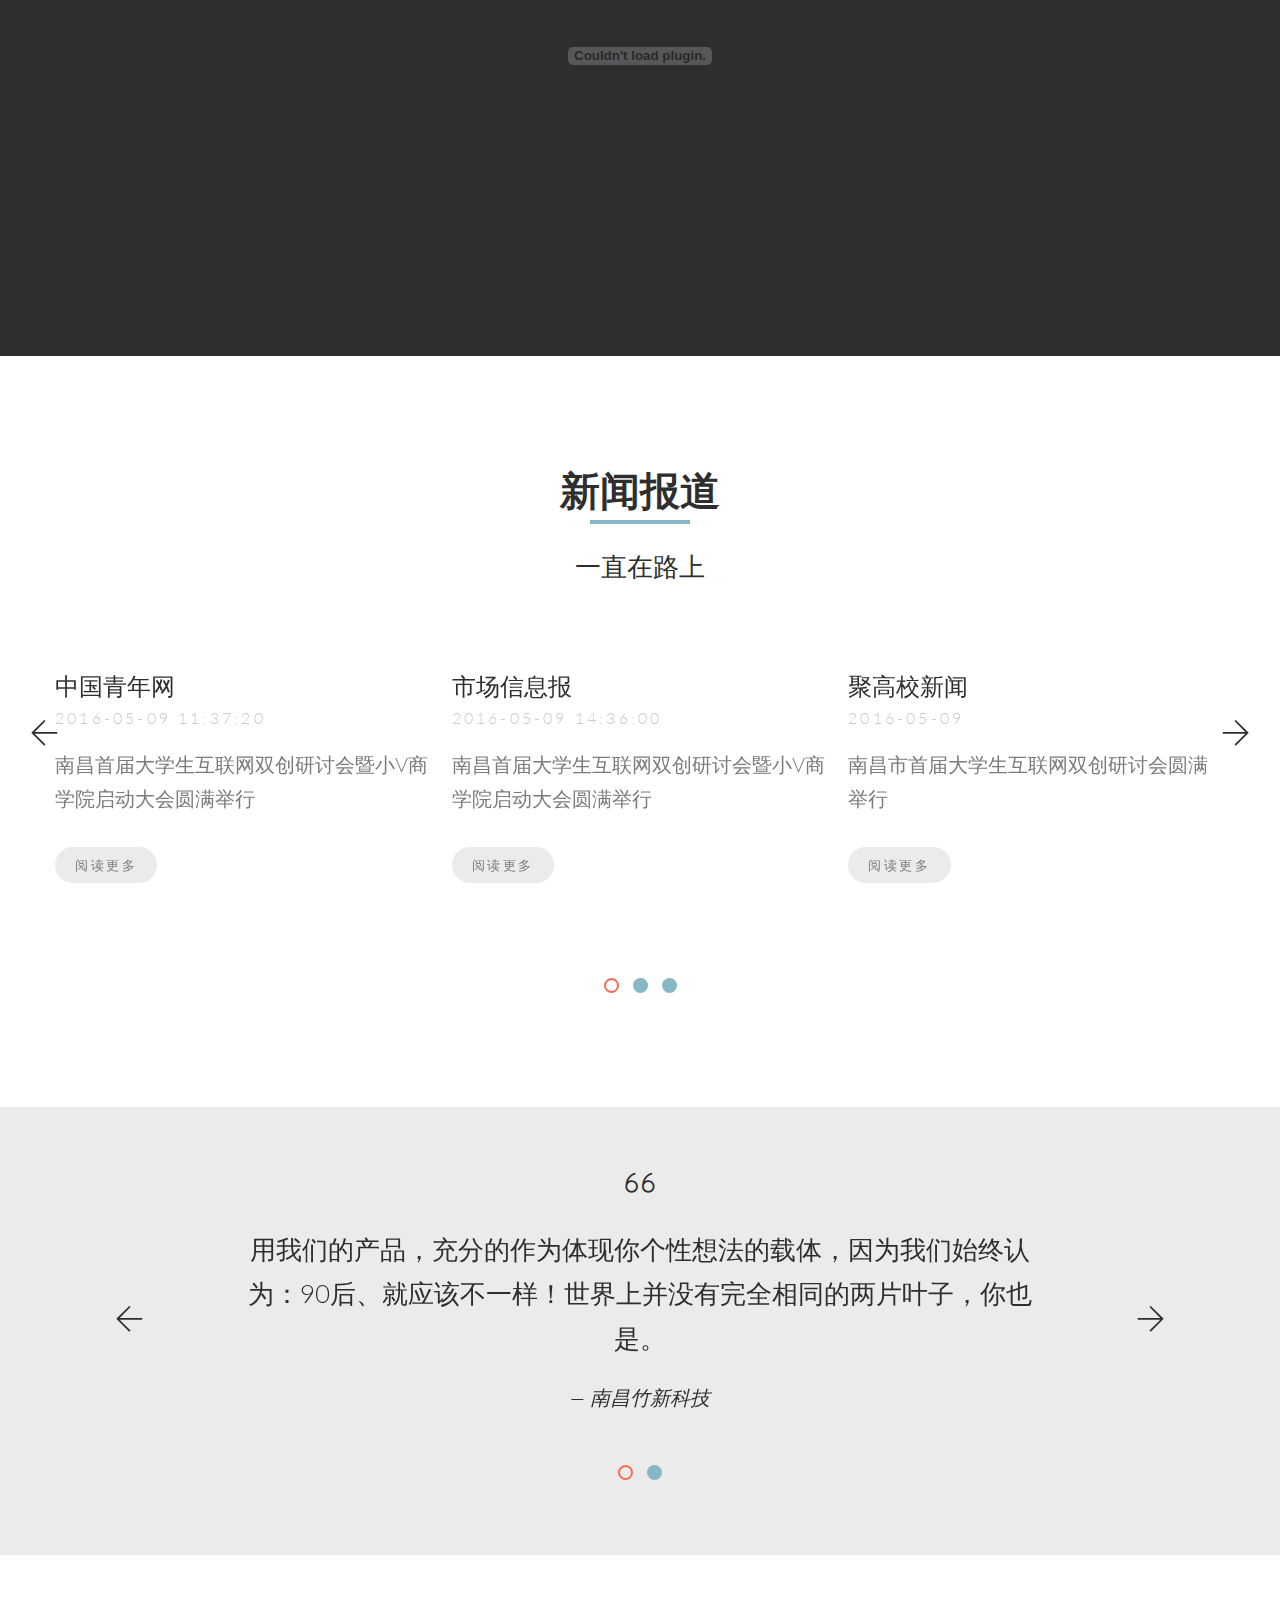
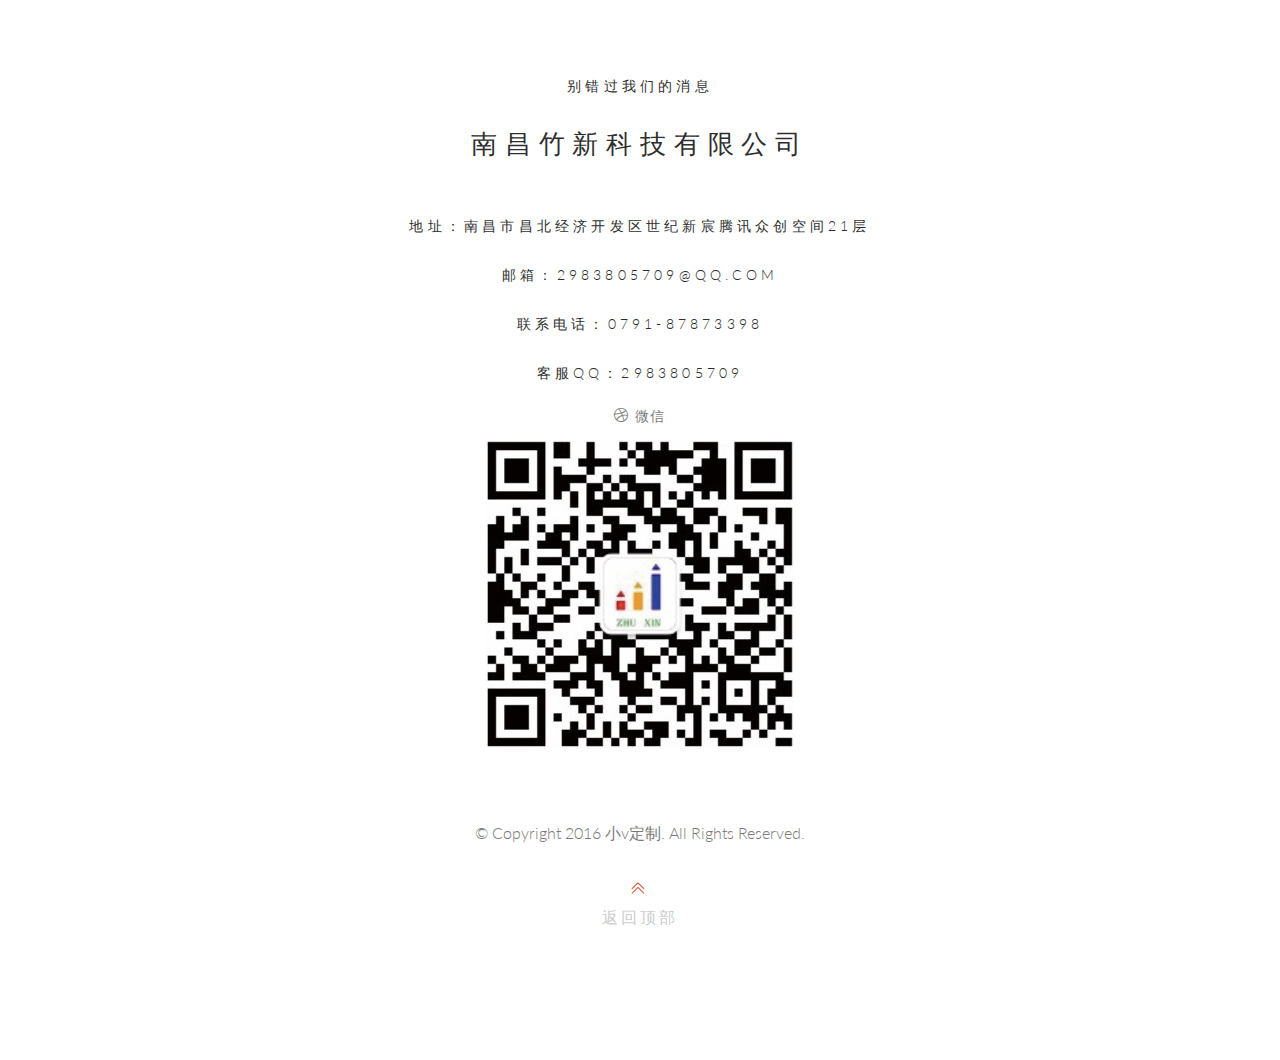
==== commit 156488a5: "update" ====
--- a/sprint/index.html
+++ b/sprint/index.html
@@ -162,7 +162,7 @@
 										<img src="images/c/image1.png" alt="未能加载">
 									</figure>
 									<div class="fh5co-projects-overlay">
-										<h3 class="from-top">火影忍者 <span class="category"></span></h3>
+										<h3 class="from-top">宅男 <span class="category"></span></h3>
 										<div class="fh5co-projects-action from-bottom">
 											<a href="images/c/image1.png" class="goto-preview image-popup"><i class="ti-zoom-in"></i></a>
 										</div>
@@ -199,7 +199,7 @@
 										<img src="images/c/image4.png" alt="未能加载">
 									</figure>
 									<div class="fh5co-projects-overlay">
-										<h3 class="from-top">漩涡鸣人 <span class="category"></span></h3>
+										<h3 class="from-top">情侣服 <span class="category"></span></h3>
 										<div class="fh5co-projects-action from-bottom">
 											<a href="images/c/image4.png" class="goto-preview image-popup"><i class="ti-zoom-in"></i></a>
 										</div>
@@ -210,7 +210,7 @@
 										<img src="images/c/image5.png" alt="未能加载">
 									</figure>
 									<div class="fh5co-projects-overlay">
-										<h3 class="from-top">蜘蛛侠 <span class="category"></span></h3>
+										<h3 class="from-top">情侣 <span class="category"></span></h3>
 										<div class="fh5co-projects-action from-bottom">
 											<a href="images/c/image5.png" class="goto-preview image-popup"><i class="ti-zoom-in"></i></a>
 										</div>
@@ -236,7 +236,7 @@
 										<img src="images/c/image7.png" alt="未能加载">
 									</figure>
 									<div class="fh5co-projects-overlay">
-										<h3 class="from-top">阿狸 <span class="category">求包养</span></h3>
+										<h3 class="from-top">科比 <span class="category">求包养</span></h3>
 										<div class="fh5co-projects-action from-bottom">
 											<a href="images/c/image7.png" class="goto-preview image-popup"><i class="ti-zoom-in"></i></a>
 										</div>
@@ -262,7 +262,7 @@
 										<img src="images/c/image9.png" alt="未能加载">
 									</figure>
 									<div class="fh5co-projects-overlay">
-										<h3 class="from-top">名侦探柯南 <span class="category">真相永远只有一个</span></h3>
+										<h3 class="from-top">我叫MT <span class="category">哈哈</span></h3>
 										<div class="fh5co-projects-action from-bottom">
 											<a href="images/c/image9.png" class="goto-preview image-popup"><i class="ti-zoom-in"></i></a>
 										</div>
@@ -276,7 +276,7 @@
 										<img src="images/c/image3.png" alt="未能加载">
 									</figure>
 									<div class="fh5co-projects-overlay">
-										<h3 class="from-top">章鱼哥 <span class="category">面瘫</span></h3>
+										<h3 class="from-top">专治牛逼 <span class="category">面瘫</span></h3>
 										<div class="fh5co-projects-action from-bottom">
 											<a href="images/c/image3.png" class="goto-preview image-popup"><i class="ti-zoom-in"></i></a>
 										</div>
@@ -287,7 +287,7 @@
 										<img src="images/c/image9.png" alt="未能加载">
 									</figure>
 									<div class="fh5co-projects-overlay">
-										<h3 class="from-top">hello kitty <span class="category"></span></h3>
+										<h3 class="from-top">我叫MT <span class="category"></span></h3>
 										<div class="fh5co-projects-action from-bottom">
 											<a href="images/c/image9.png" class="goto-preview image-popup"><i class="ti-zoom-in"></i></a>
 										</div>
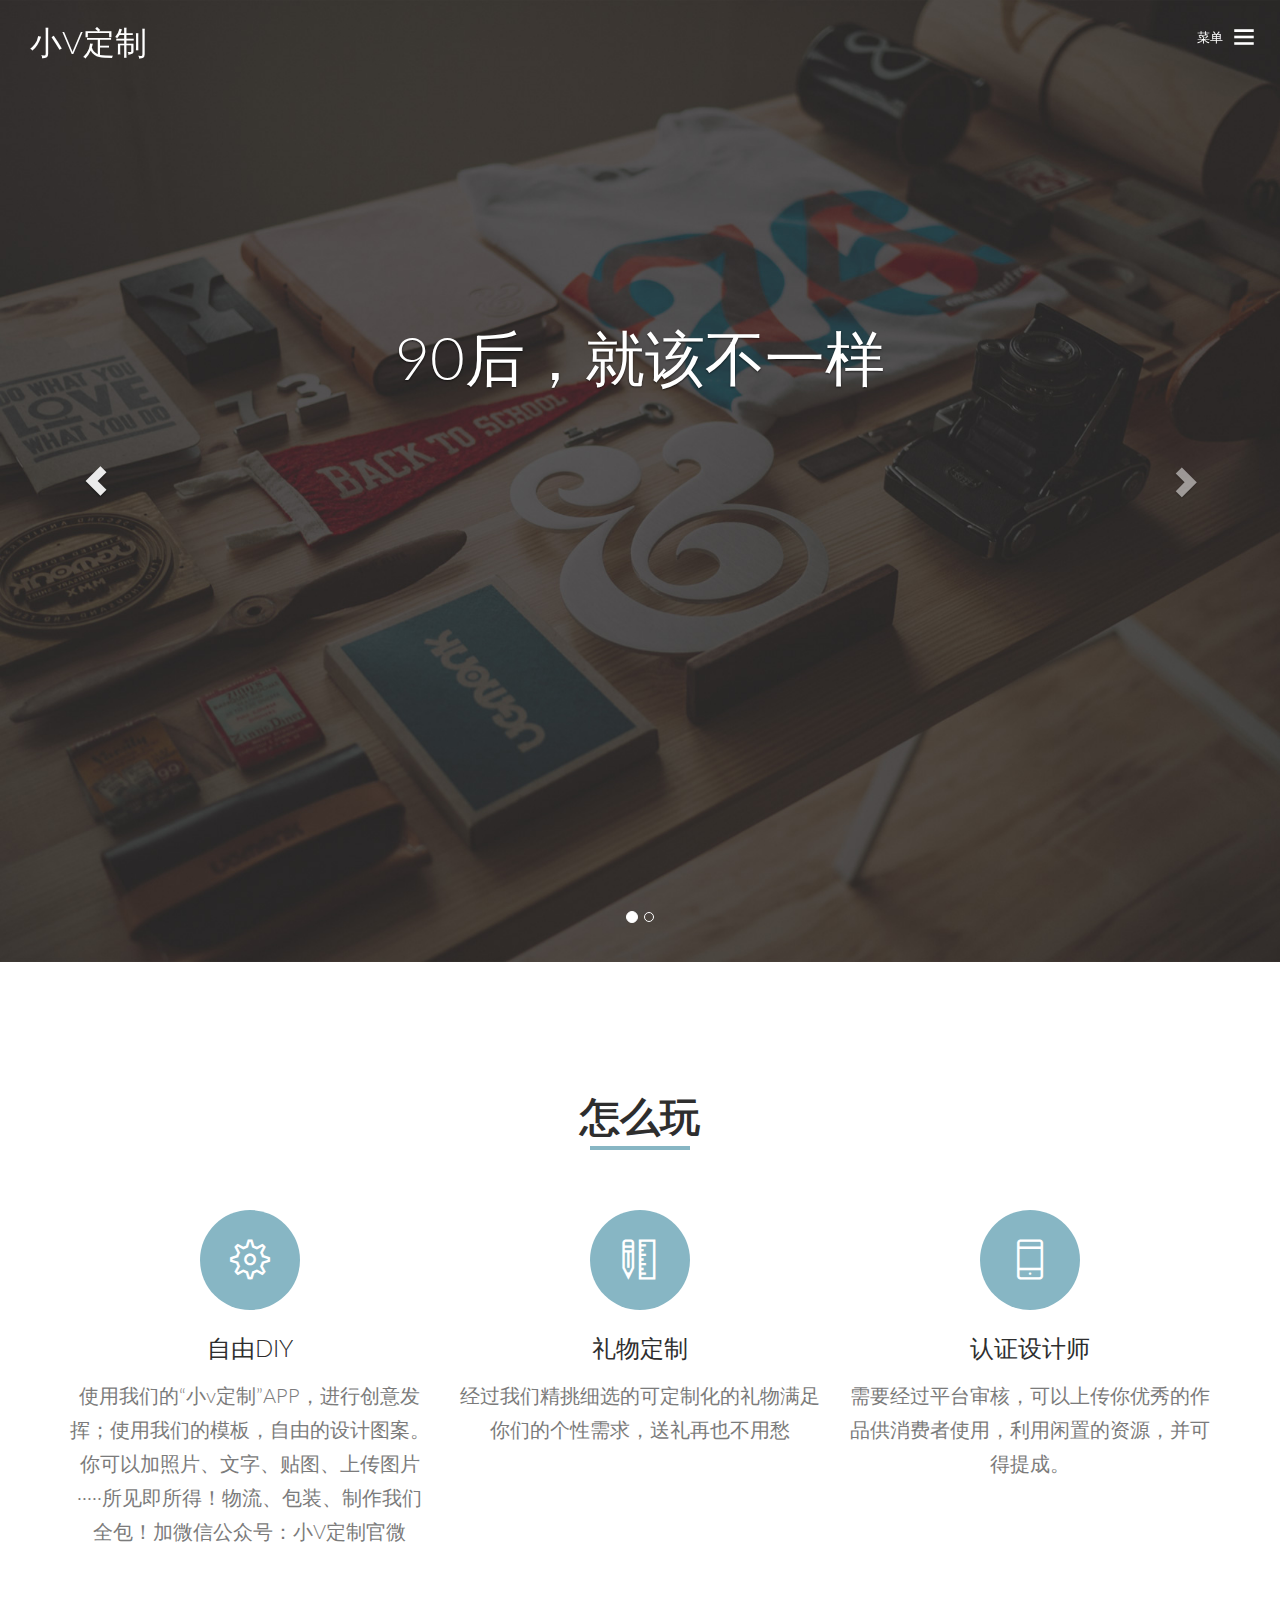
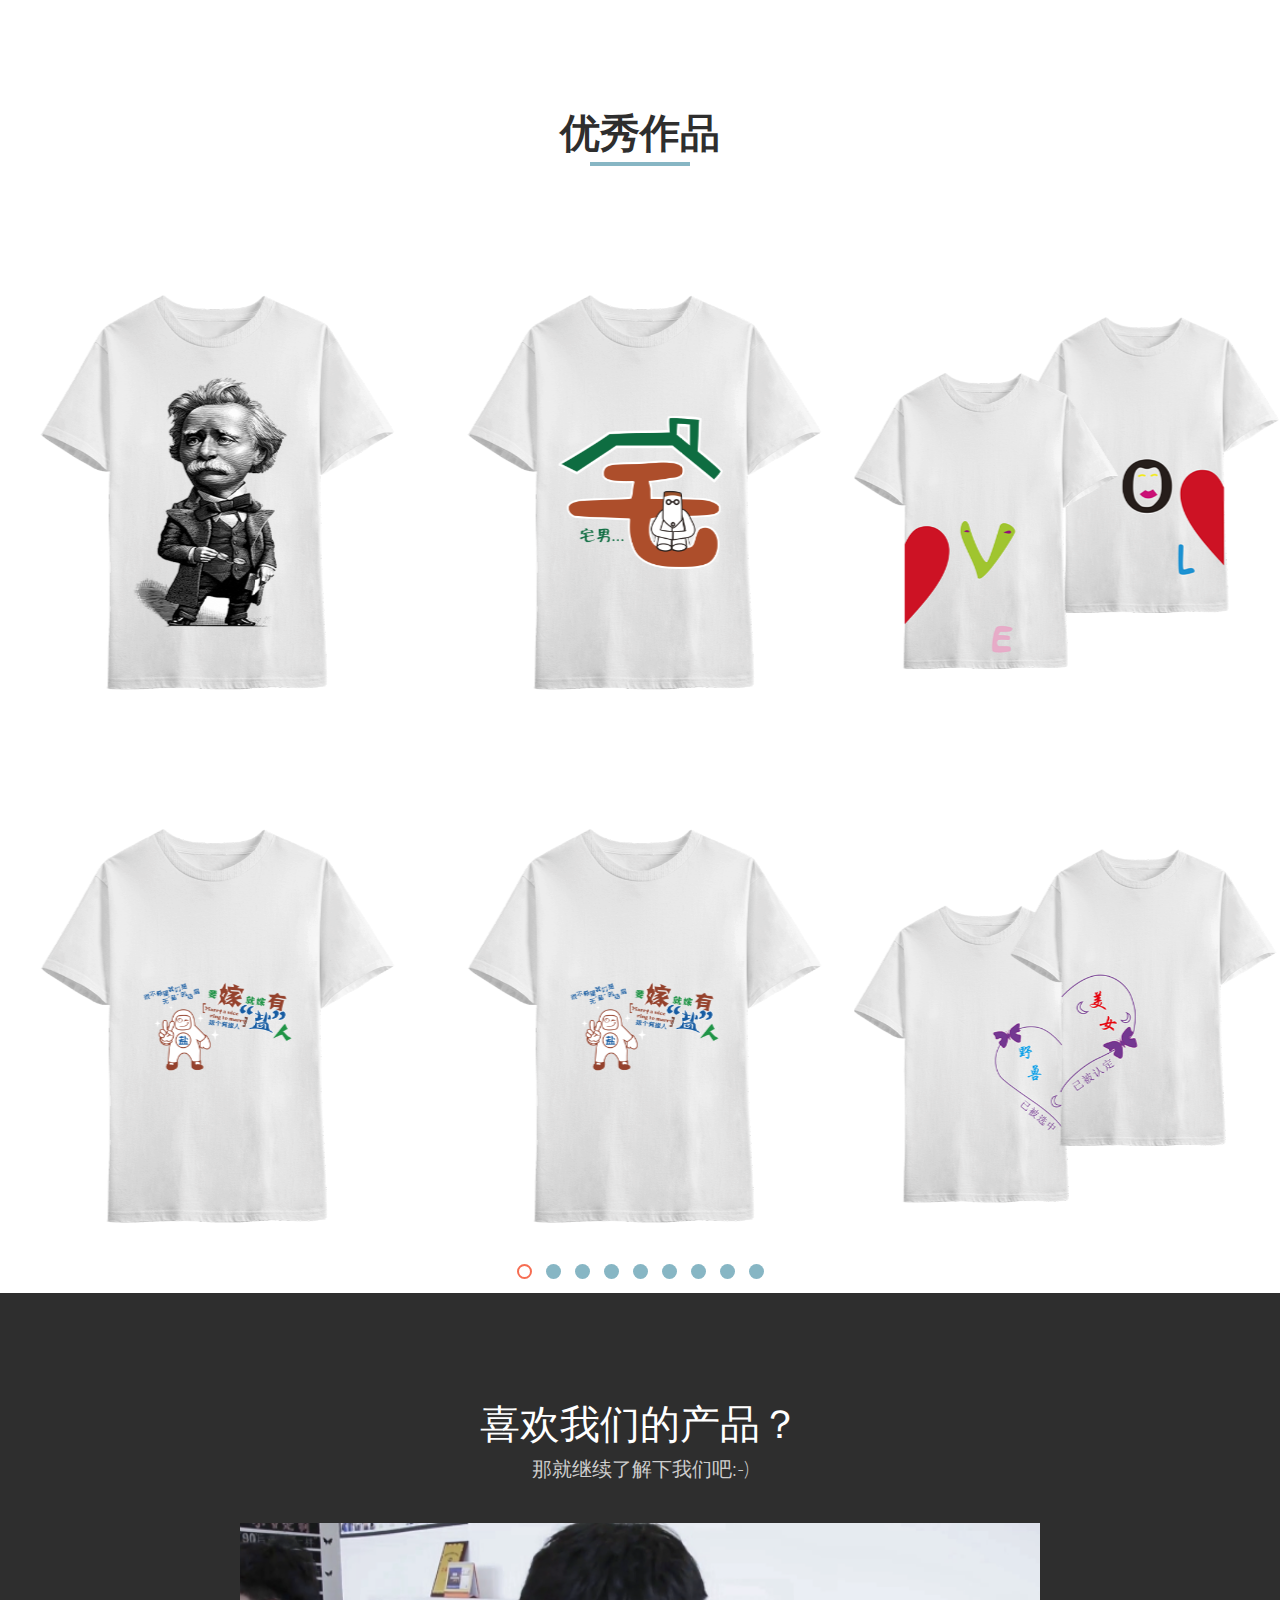
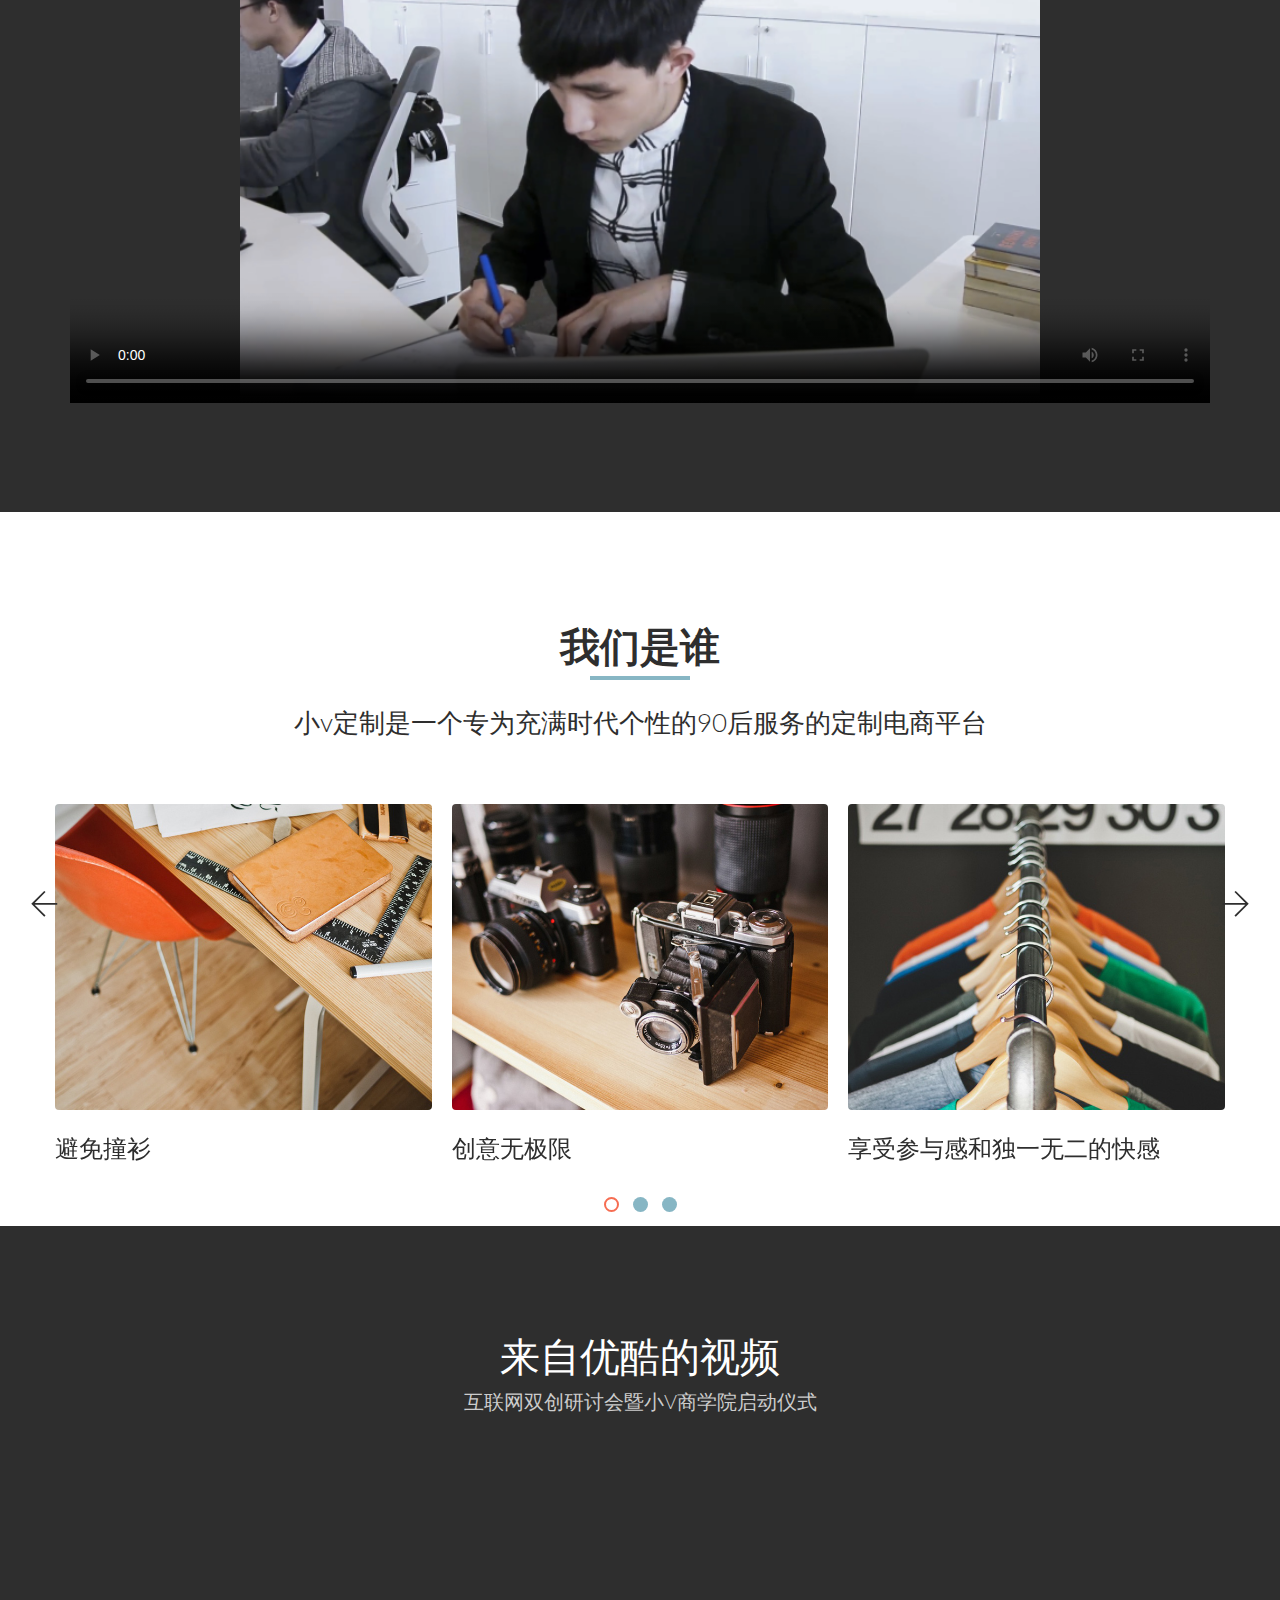
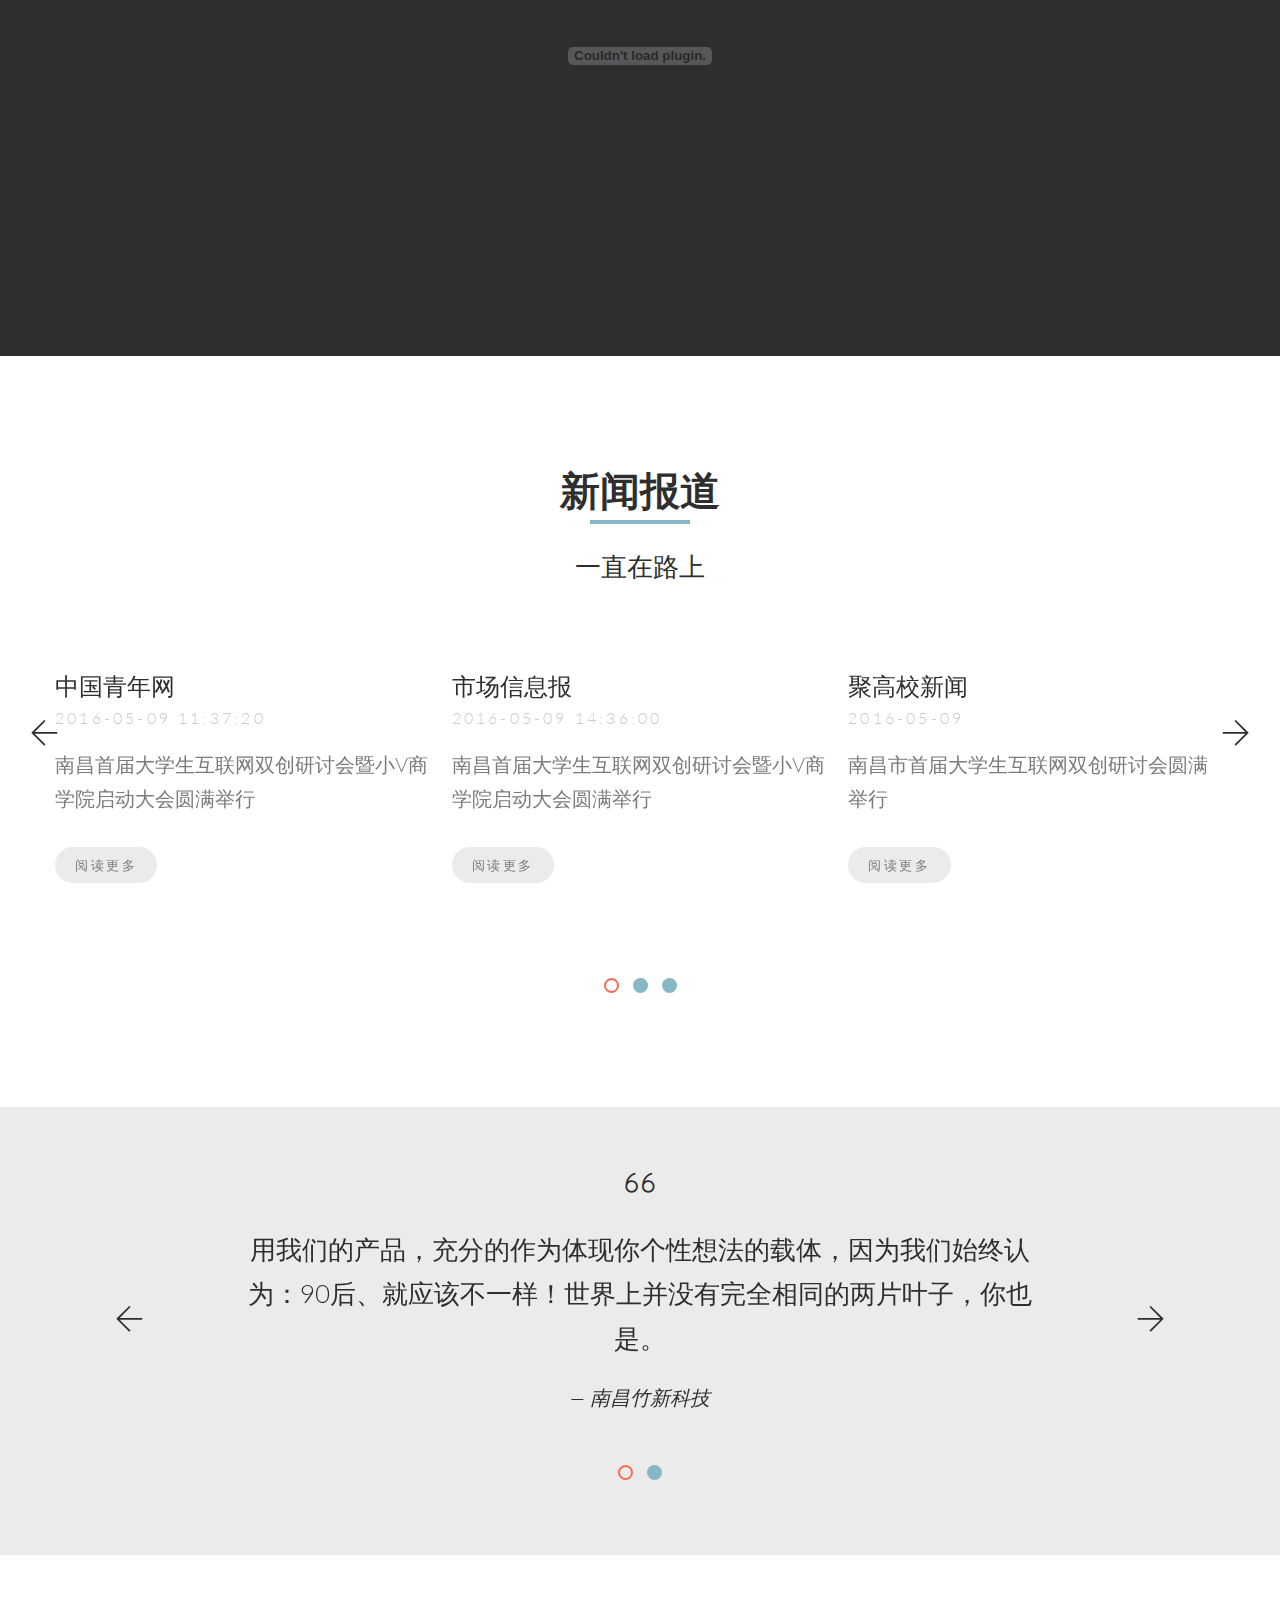
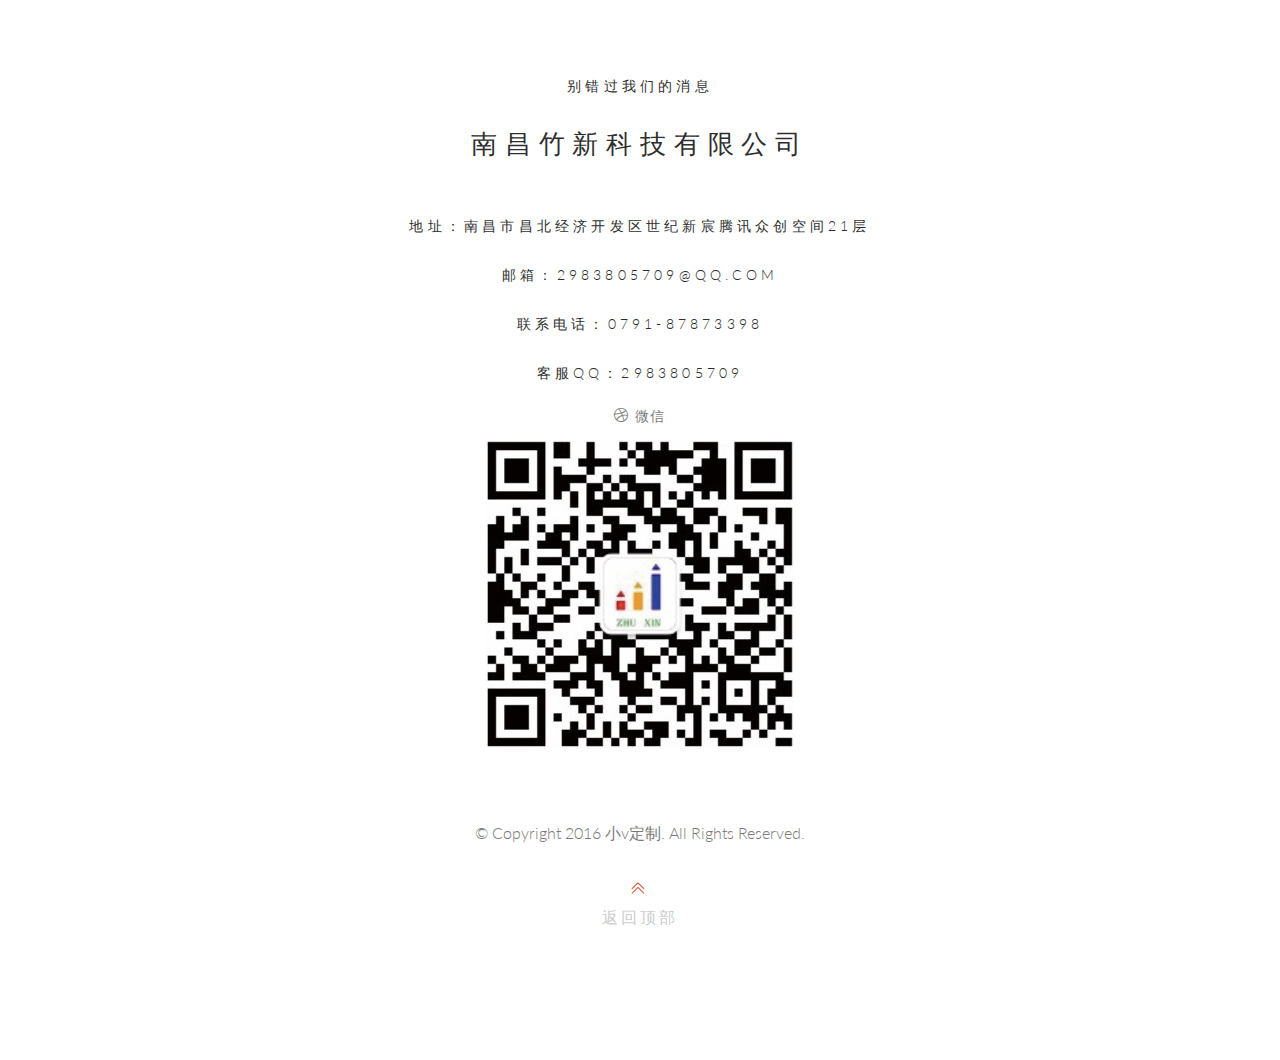
==== commit bccc9775: "update" ====
--- a/sprint/index.html
+++ b/sprint/index.html
@@ -199,7 +199,7 @@
 										<img src="images/c/image4.png" alt="未能加载">
 									</figure>
 									<div class="fh5co-projects-overlay">
-										<h3 class="from-top">情侣服 <span class="category"></span></h3>
+										<h3 class="from-top">心碰心的温暖 <span class="category">我把左心房给了你，你愿意把右心房留在我这吗？<br>设计师：小花</span></h3>
 										<div class="fh5co-projects-action from-bottom">
 											<a href="images/c/image4.png" class="goto-preview image-popup"><i class="ti-zoom-in"></i></a>
 										</div>
@@ -262,7 +262,7 @@
 										<img src="images/c/image9.png" alt="未能加载">
 									</figure>
 									<div class="fh5co-projects-overlay">
-										<h3 class="from-top">我叫MT <span class="category">哈哈</span></h3>
+										<h3 class="from-top">这天我们都是“魔粉”  <span class="category">为了部落！为了联盟！<br>设计师：落寞的小aa</span></h3>
 										<div class="fh5co-projects-action from-bottom">
 											<a href="images/c/image9.png" class="goto-preview image-popup"><i class="ti-zoom-in"></i></a>
 										</div>
@@ -271,6 +271,7 @@
 
 							</div>
 							<div class="item">
+
 								<div class="hover-img">
 									<figure>
 										<img src="images/c/image3.png" alt="未能加载">
@@ -284,12 +285,116 @@
 								</div>
 								<div class="hover-img">
 									<figure>
-										<img src="images/c/image9.png" alt="未能加载">
-									</figure>
-									<div class="fh5co-projects-overlay">
-										<h3 class="from-top">我叫MT <span class="category"></span></h3>
-										<div class="fh5co-projects-action from-bottom">
-											<a href="images/c/image9.png" class="goto-preview image-popup"><i class="ti-zoom-in"></i></a>
+										<img src="images/c/国民老公宋仲基.png" alt="未能加载">
+									</figure>
+									<div class="fh5co-projects-overlay">
+										<h3 class="from-top">不舍“宋”仲基  <span class="category">老公不要走，留下来陪我<br>设计师：小裙</span></h3>
+										<div class="fh5co-projects-action from-bottom">
+											<a href="images/c/国民老公宋仲基.png" class="goto-preview image-popup"><i class="ti-zoom-in"></i></a>
+										</div>
+									</div>
+								</div>
+
+							</div>
+
+							<div class="item">
+								<div class="hover-img">
+									<figure>
+										<img src="images/c/大胸T恤.png" alt="未能加载">
+									</figure>
+									<div class="fh5co-projects-overlay">
+										<h3 class="from-top">啊！有“胸”器   <span class="category">好可怕，从未遇到过这么“胸”的女淫！<br>设计师：段誉的后人</span></h3>
+										<div class="fh5co-projects-action from-bottom">
+											<a href="images/c/大胸T恤.png" class="goto-preview image-popup"><i class="ti-zoom-in"></i></a>
+										</div>
+									</div>
+								</div>
+								<div class="hover-img">
+									<figure>
+										<img src="images/c/好基友.png" alt="未能加载">
+									</figure>
+									<div class="fh5co-projects-overlay">
+										<h3 class="from-top">中国好基友 <span class="category">我只喜欢坏坏的男生，不喜欢长坏了的男生<br>设计师：andy－liu</span></h3>
+										<div class="fh5co-projects-action from-bottom">
+											<a href="images/c/好基友.png" class="goto-preview image-popup"><i class="ti-zoom-in"></i></a>
+										</div>
+									</div>
+								</div>
+
+							</div>
+
+							<div class="item">
+								<div class="hover-img">
+									<figure>
+										<img src="images/c/老虎。霸气.png" alt="未能加载">
+									</figure>
+									<div class="fh5co-projects-overlay">
+										<h3 class="from-top">王者风范 <span class="category">我才是森林之王，不服者来战<br>设计师：付小胖</span></h3>
+										<div class="fh5co-projects-action from-bottom">
+											<a href="images/c/老虎。霸气.png" class="goto-preview image-popup"><i class="ti-zoom-in"></i></a>
+										</div>
+									</div>
+								</div>
+								<div class="hover-img">
+									<figure>
+										<img src="images/c/张鑫乔.png" alt="未能加载">
+									</figure>
+									<div class="fh5co-projects-overlay">
+										<h3 class="from-top">江西国民老公 <span class="category">肌肉＋篮球队长＋180cm＋颜好＝完美！你若给我喝彩，我定朝你走来<br>设计师：what 9367663751</span></h3>
+										<div class="fh5co-projects-action from-bottom">
+											<a href="images/c/张鑫乔.png" class="goto-preview image-popup"><i class="ti-zoom-in"></i></a>
+										</div>
+									</div>
+								</div>
+
+							</div>
+
+							<div class="item">
+								<div class="hover-img">
+									<figure>
+										<img src="images/c/隔壁老王.png" alt="未能加载">
+									</figure>
+									<div class="fh5co-projects-overlay">
+										<h3 class="from-top">其实我才是孩子他爸 <span class="category">不要叫我王叔叔，叫我爸爸！<br>设计师：阿勇</span></h3>
+										<div class="fh5co-projects-action from-bottom">
+											<a href="images/c/隔壁老王.png" class="goto-preview image-popup"><i class="ti-zoom-in"></i></a>
+										</div>
+									</div>
+								</div>
+								<div class="hover-img">
+									<figure>
+										<img src="images/c/年轻活力.png" alt="未能加载">
+									</figure>
+									<div class="fh5co-projects-overlay">
+										<h3 class="from-top">奔跑吧！青春 <span class="category">青春就该是这样色彩斑斓、肆无忌惮<br>设计师：wolf－刘</span></h3>
+										<div class="fh5co-projects-action from-bottom">
+											<a href="images/c/年轻活力.png" class="goto-preview image-popup"><i class="ti-zoom-in"></i></a>
+										</div>
+									</div>
+								</div>
+
+							</div>
+
+							<div class="item">
+								<div class="hover-img">
+									<figure>
+										<img src="images/c/爱因斯坦.智商.png" alt="未能加载">
+									</figure>
+									<div class="fh5co-projects-overlay">
+										<h3 class="from-top">请叫我“考神”  <span class="category">据说这样去考试不会挂科呢；还有，不要在我面前秀智商，不然你会死的很惨！<br>设计师：其实我很善良</span></h3>
+										<div class="fh5co-projects-action from-bottom">
+											<a href="images/c/爱因斯坦.智商.png" class="goto-preview image-popup"><i class="ti-zoom-in"></i></a>
+										</div>
+									</div>
+								</div>
+								<div class="hover-img">
+									<figure>
+										<img src="images/c/个性.png" alt="未能加载">
+									</figure>
+									<div class="fh5co-projects-overlay">
+										<h3 class="from-top">有“盐”才能在一起  <span class="category">跟我在一起，从此再也不用担心没“盐”！<br>设计师：仔仔</span></h3>
+										<div class="fh5co-projects-action from-bottom">
+											<a href="images/c/个性.png" class="goto-preview image-popup"><i class="ti-zoom-in"></i></a>
 										</div>
 									</div>
 								</div>
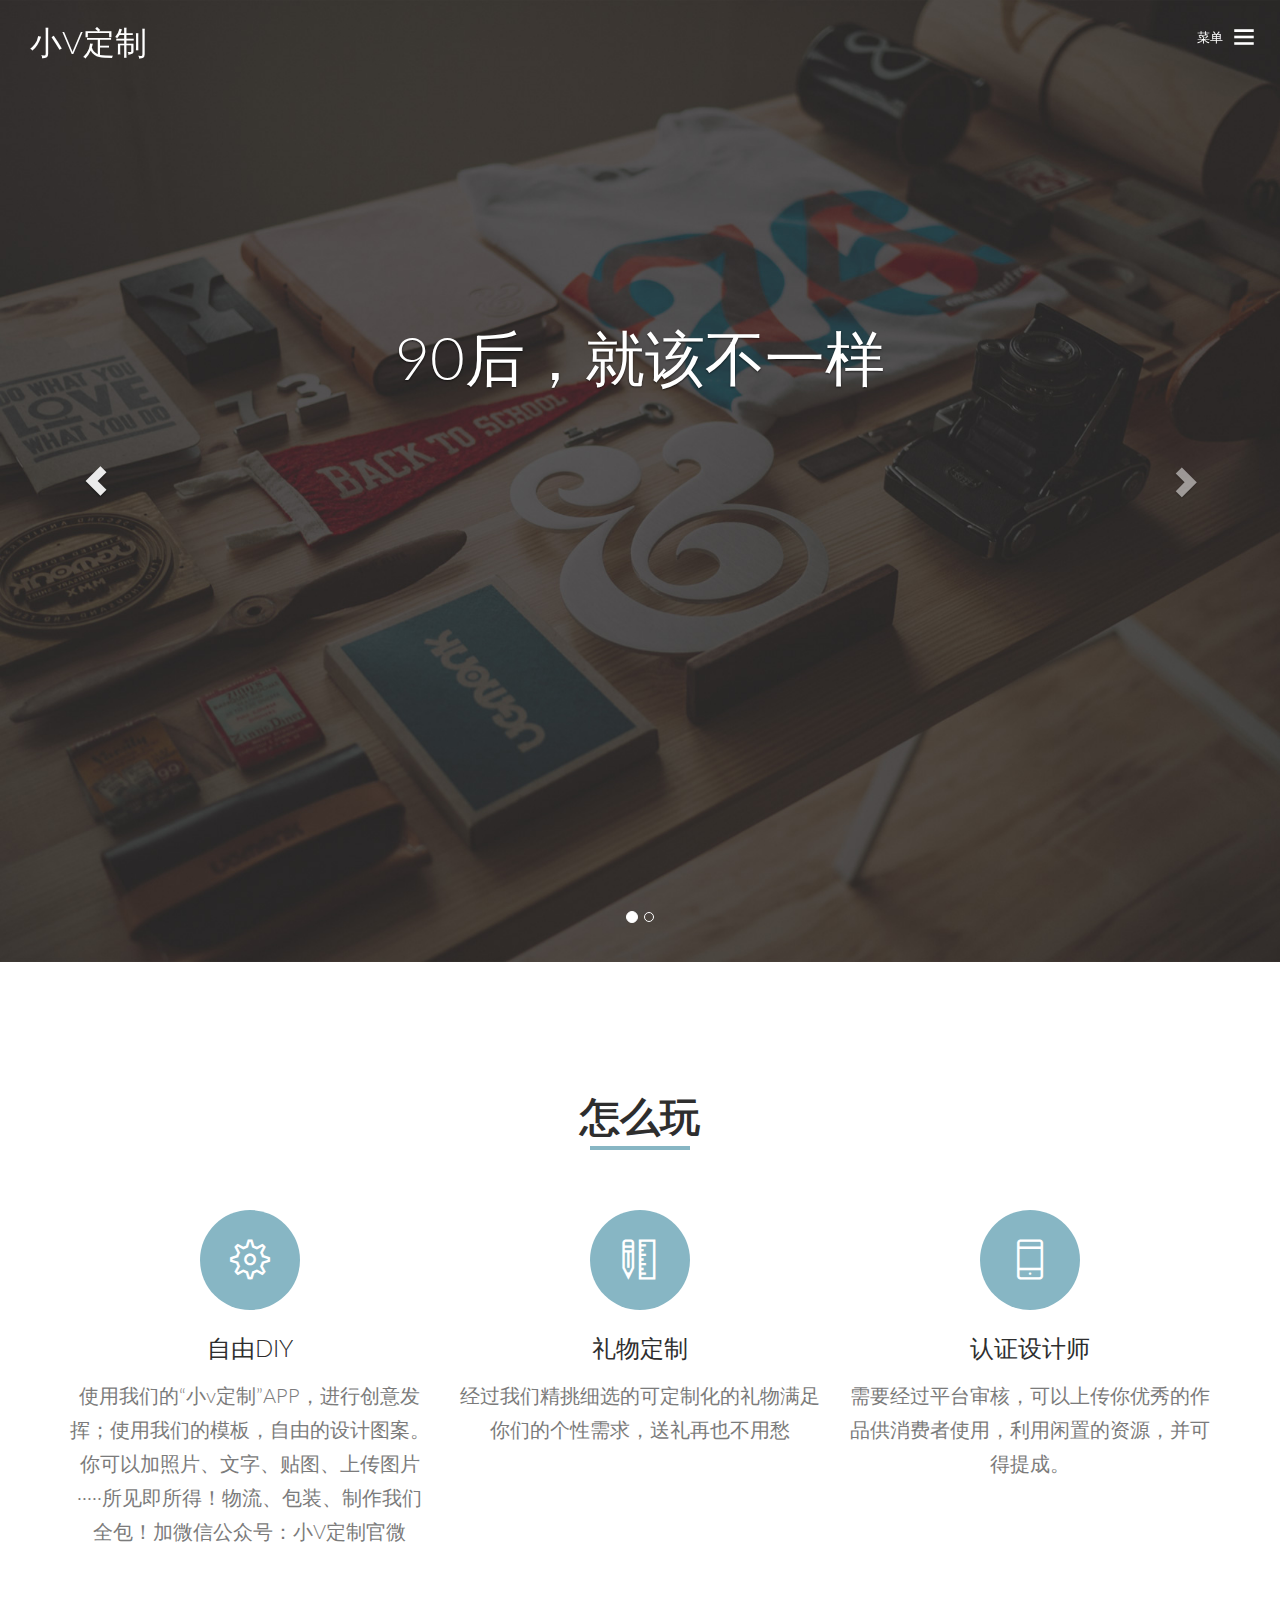
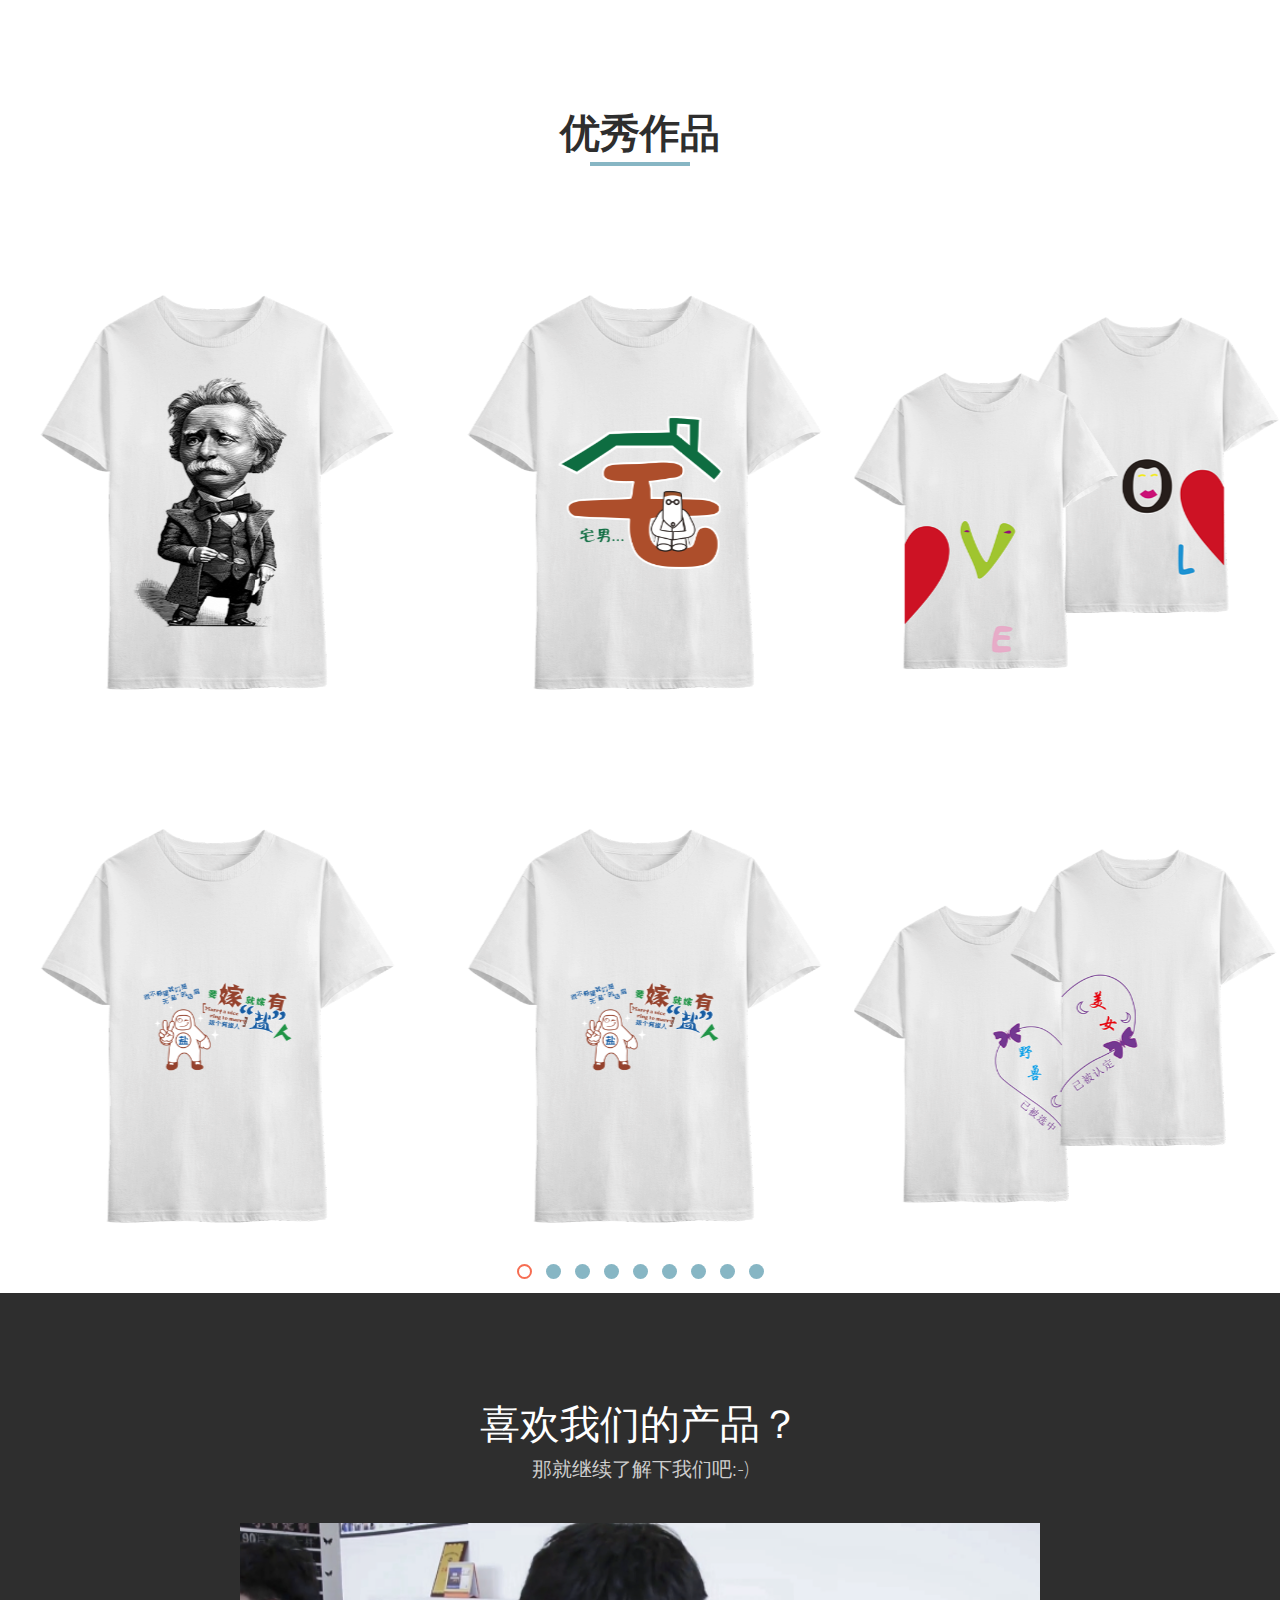
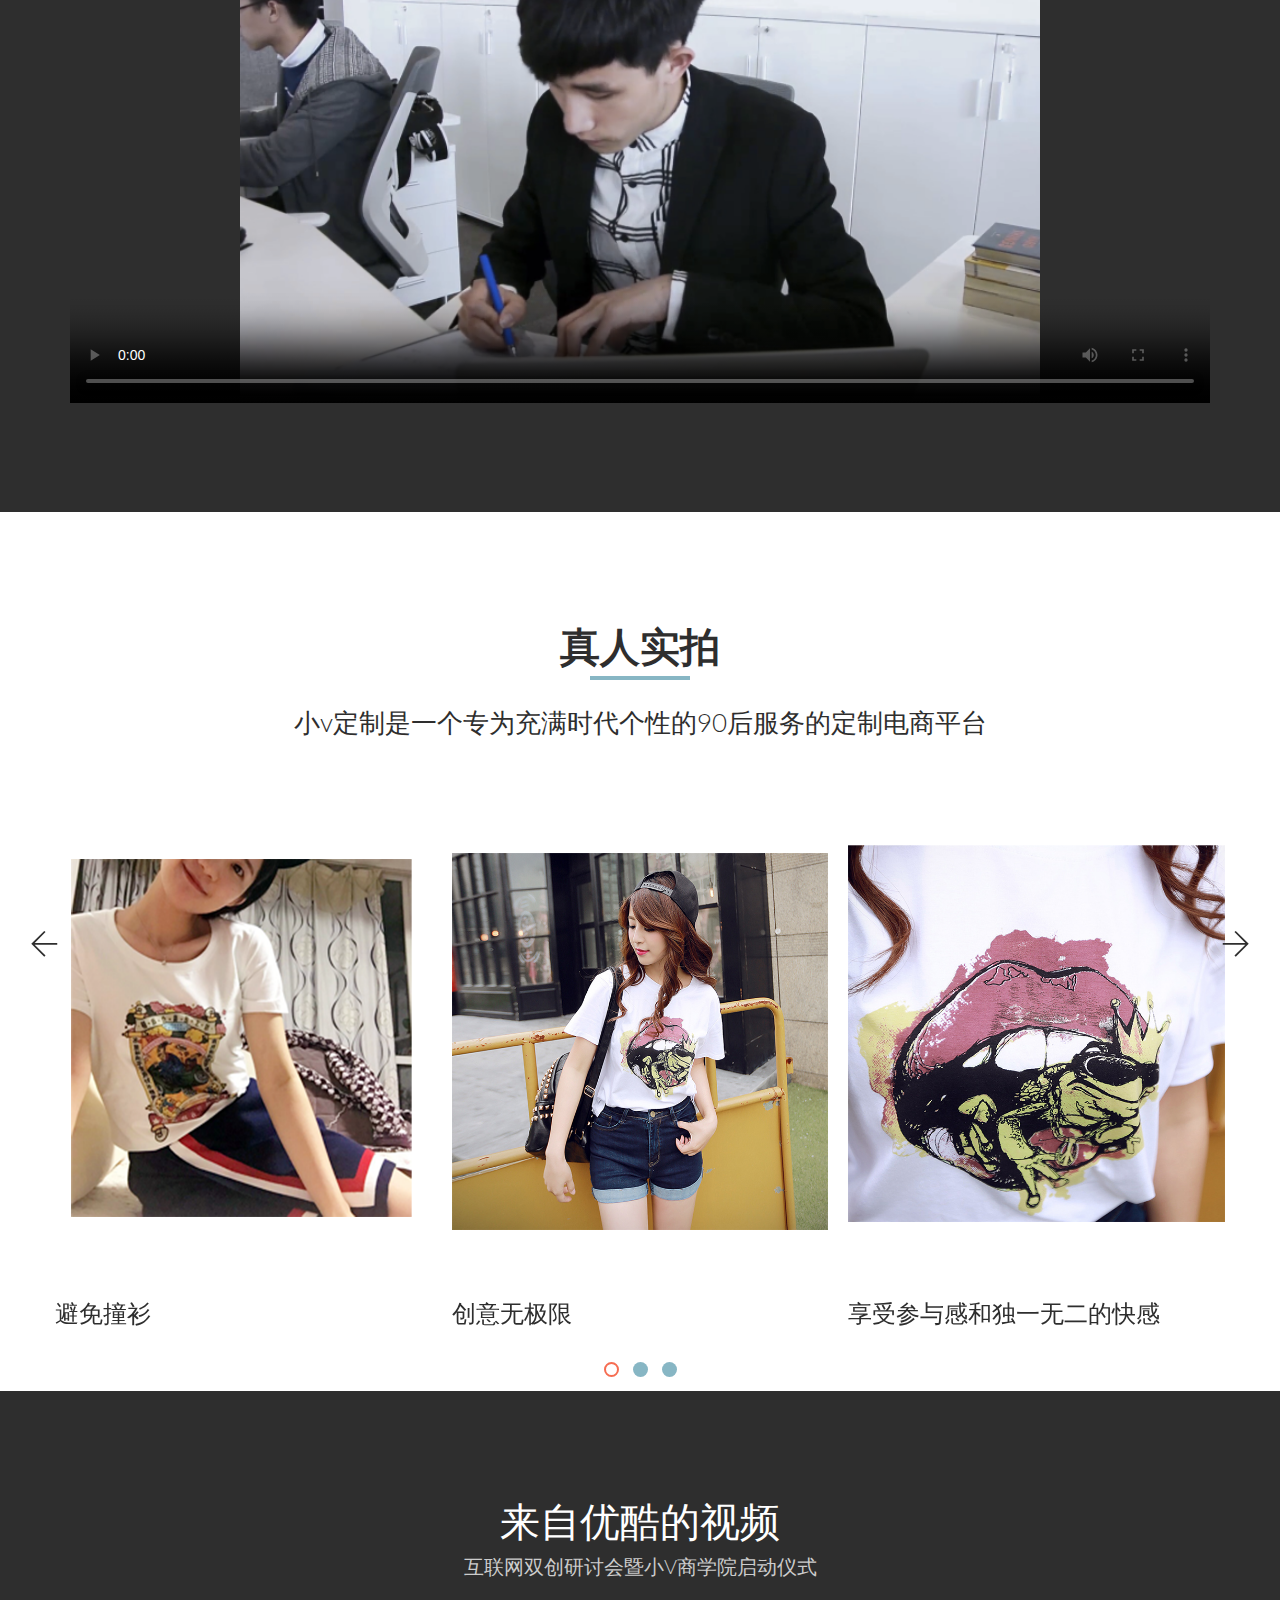
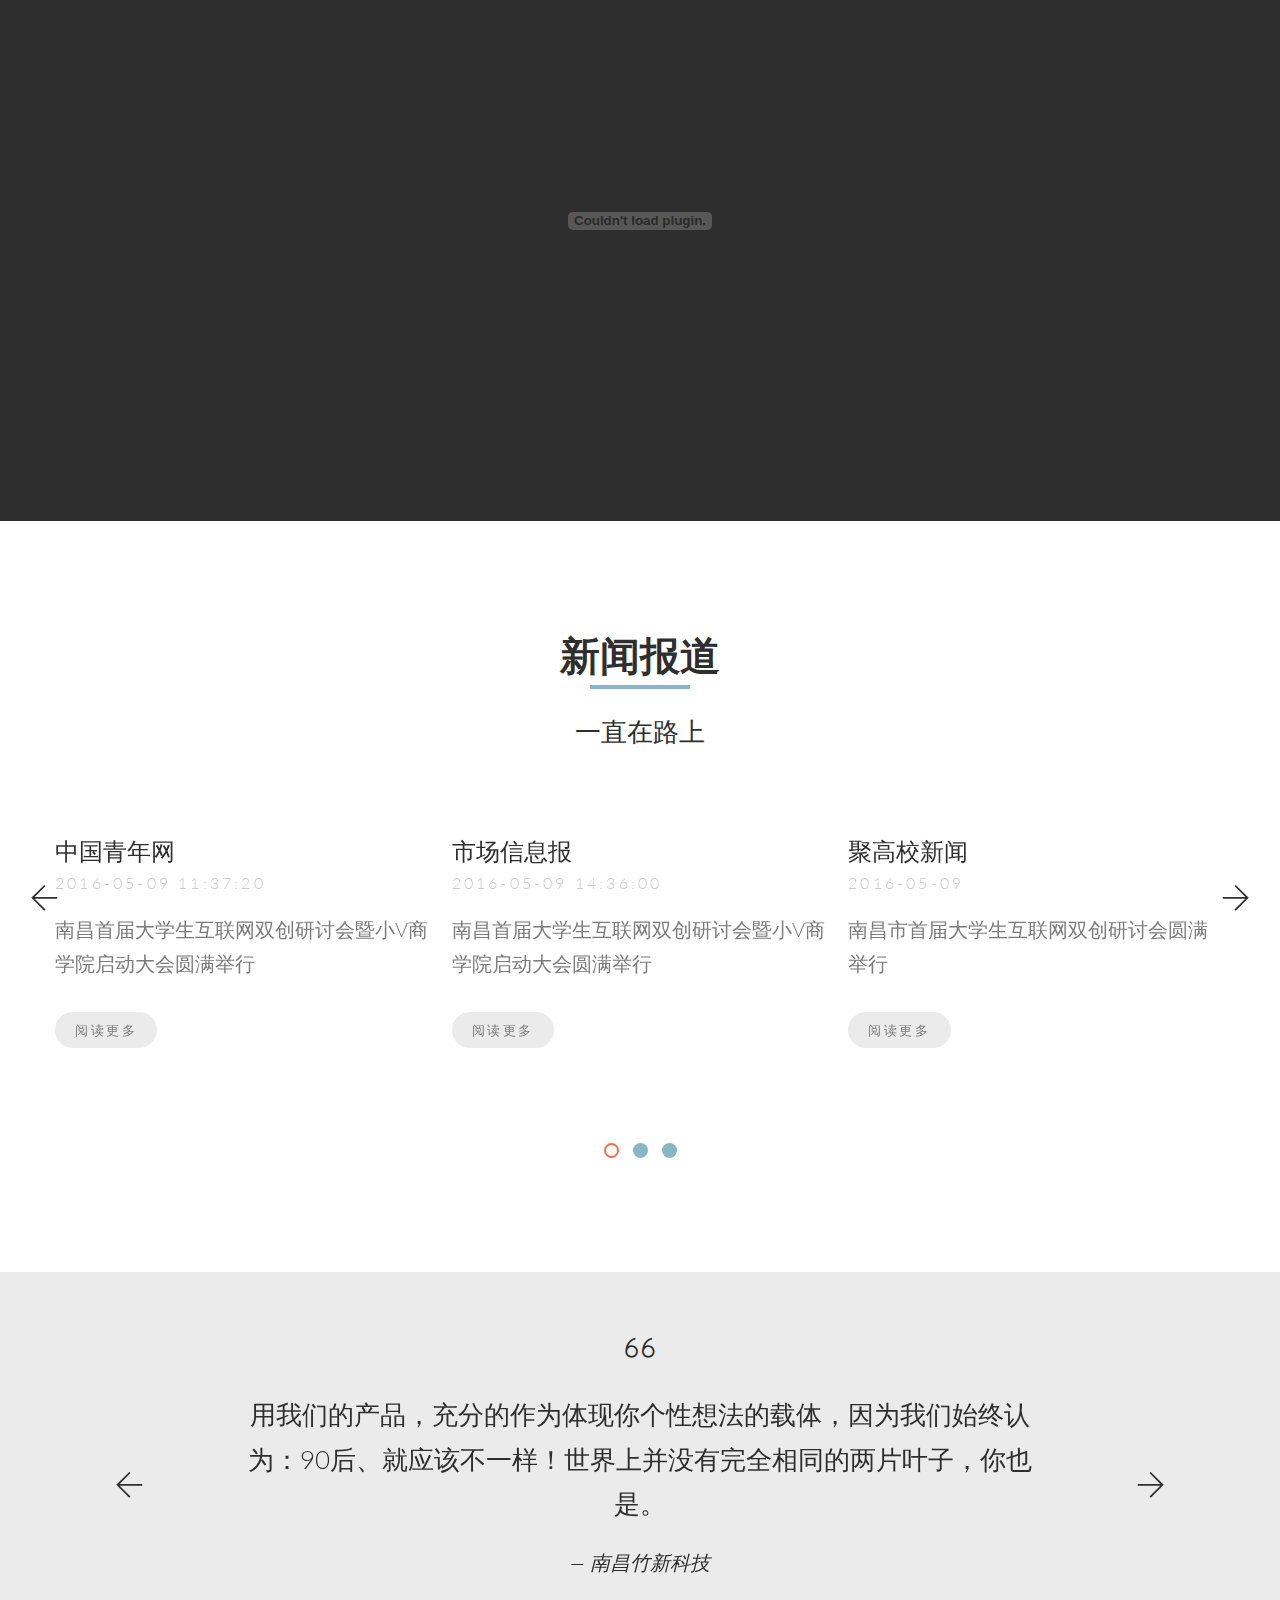
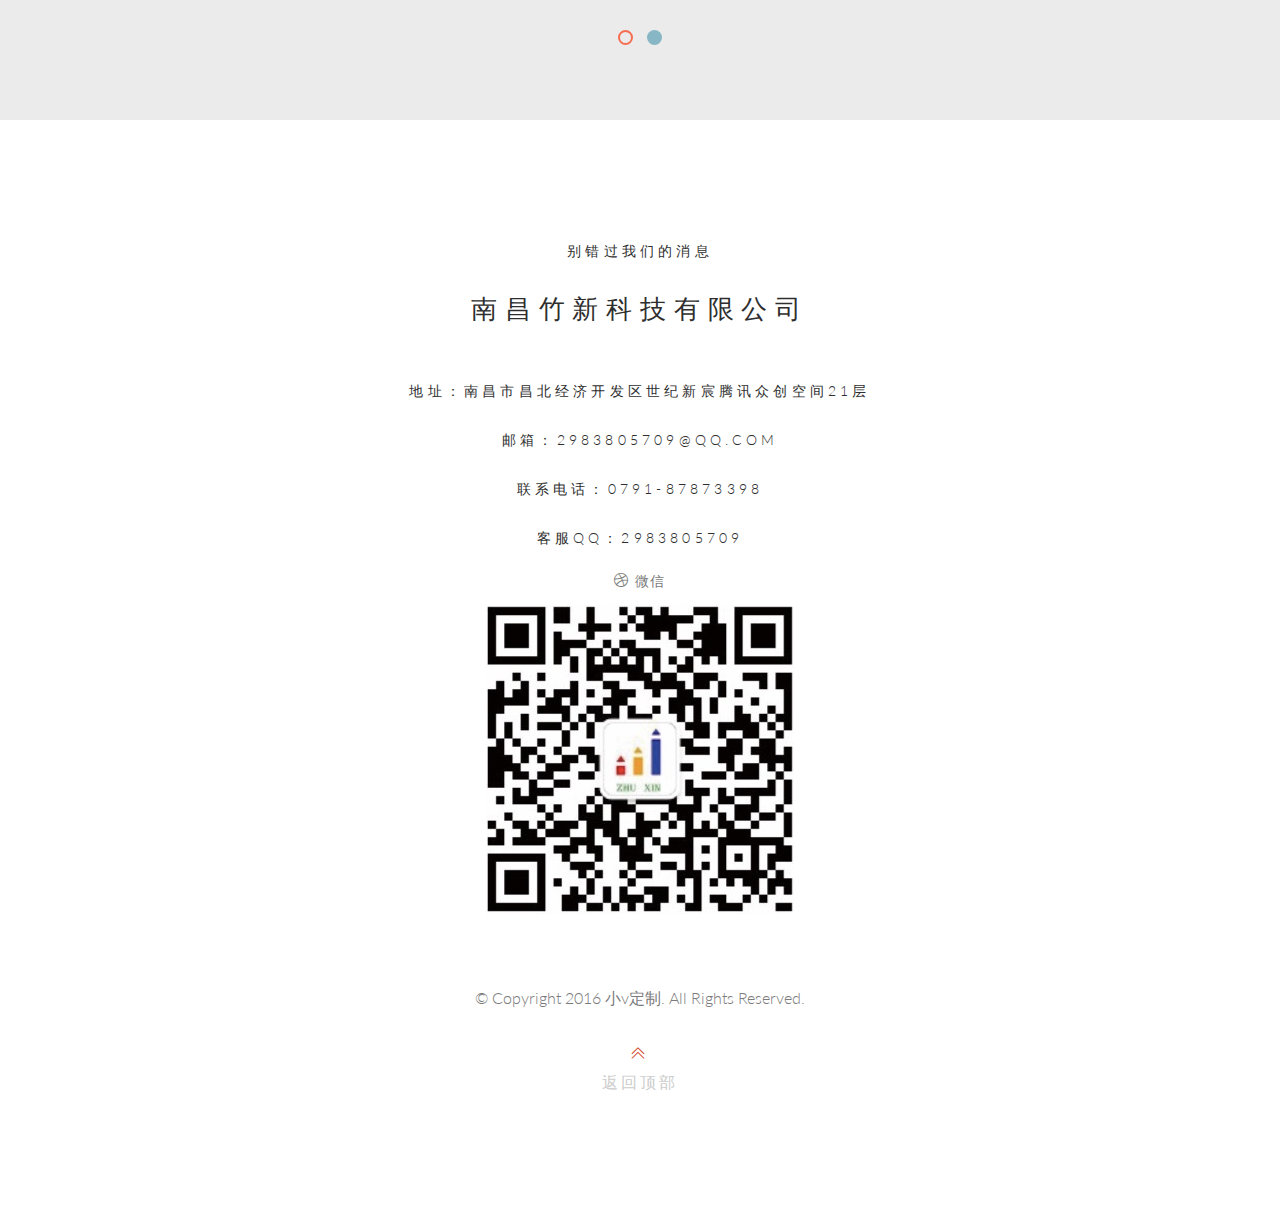
==== commit 95ee7735: "update" ====
--- a/sprint/index.html
+++ b/sprint/index.html
@@ -427,7 +427,7 @@
 					<div class="row">
 						<div class="col-md-12">
 							<div class="fh5co-heading text-center">
-									<h2 class="fh5co-heading-title">我们是谁 <span class="border"></span></h2>
+									<h2 class="fh5co-heading-title">真人实拍 <span class="border"></span></h2>
 									<h3 class="fh5co-heading-intro" id="whower">小v定制是一个专为充满时代个性的90后服务的定制电商平台</h3>
 								</div>
 						</div>
@@ -440,7 +440,7 @@
 								<div class="fh5co-image-text">
 									<a href="#" class="fh5co-block-links hover-img">
 										<figure>
-											<img src="images/project_2.jpg" alt="Post Title" class="img-responsive">
+											<img src="images/c/实拍图：女性.png" alt="Post Title" class="img-responsive">
 											<div class="dark-overlay"></div>
 										</figure>
 										<h2 class="meta-after">避免撞衫 </h2>
@@ -451,7 +451,7 @@
 								<div class="fh5co-image-text">
 									<a href="#" class="fh5co-block-links hover-img">
 										<figure>
-											<img src="images/project_3.jpg" alt="Post Title" class="img-responsive">
+											<img src="images/c/实拍图：女性2.png" alt="Post Title" class="img-responsive">
 											<div class="dark-overlay"></div>
 										</figure>
 										<h2 class="meta-after">创意无极限</h2>
@@ -462,7 +462,7 @@
 								<div class="fh5co-image-text">
 									<a href="#" class="fh5co-block-links hover-img">
 										<figure>
-											<img src="images/project_1.jpg" alt="Post Title" class="img-responsive">
+											<img src="images/c/实拍图：女性3.png" alt="Post Title" class="img-responsive">
 											<div class="dark-overlay"></div>
 										</figure>
 										<h2 class="meta-after">享受参与感和独一无二的快感</h2>
@@ -473,7 +473,7 @@
 								<div class="fh5co-image-text">
 									<a href="#" class="fh5co-block-links hover-img">
 										<figure>
-											<img src="images/project_2.jpg" alt="Post Title" class="img-responsive">
+											<img src="images/c/实拍图：情侣.png" alt="Post Title" class="img-responsive">
 											<div class="dark-overlay"></div>
 										</figure>
 										<h2 class="meta-after">真正做到礼轻情意重 </h2>
@@ -484,7 +484,7 @@
 								<div class="fh5co-image-text">
 									<a href="#" class="fh5co-block-links hover-img">
 										<figure>
-											<img src="images/project_3.jpg" alt="Post Title" class="img-responsive">
+											<img src="images/c/实拍图：男生.png" alt="Post Title" class="img-responsive">
 											<div class="dark-overlay"></div>
 										</figure>
 										<h2 class="meta-after">小v只是一个载体</h2>
@@ -495,7 +495,7 @@
 								<div class="fh5co-image-text">
 									<a href="#" class="fh5co-block-links hover-img">
 										<figure>
-											<img src="images/project_1.jpg" alt="Post Title" class="img-responsive">
+											<img src="images/c/实拍图：男生2.png" alt="Post Title" class="img-responsive">
 											<div class="dark-overlay"></div>
 										</figure>
 										<h2 class="meta-after">一个让大家肆意放飞创意</h2>
@@ -506,7 +506,7 @@
 								<div class="fh5co-image-text">
 									<a href="#" class="fh5co-block-links hover-img">
 										<figure>
-											<img src="images/project_2.jpg" alt="Post Title" class="img-responsive">
+											<img src="images/c/实拍图：男生3.png" alt="Post Title" class="img-responsive">
 											<div class="dark-overlay"></div>
 										</figure>
 										<h2 class="meta-after">表达情怀的载体 </h2>
@@ -517,7 +517,7 @@
 								<div class="fh5co-image-text">
 									<a href="#" class="fh5co-block-links hover-img">
 										<figure>
-											<img src="images/project_3.jpg" alt="Post Title" class="img-responsive">
+											<img src="images/c/实拍图：男生4.png" alt="Post Title" class="img-responsive">
 											<div class="dark-overlay"></div>
 										</figure>
 										<h2 class="meta-after">我们让世界</h2>
@@ -528,7 +528,7 @@
 								<div class="fh5co-image-text">
 									<a href="#" class="fh5co-block-links hover-img">
 										<figure>
-											<img src="images/project_1.jpg" alt="Post Title" class="img-responsive">
+											<img src="images/c/实拍图：男生5.png" alt="Post Title" class="img-responsive">
 											<div class="dark-overlay"></div>
 										</figure>
 										<h2 class="meta-after">听到年轻人对青春的呐喊</h2>
